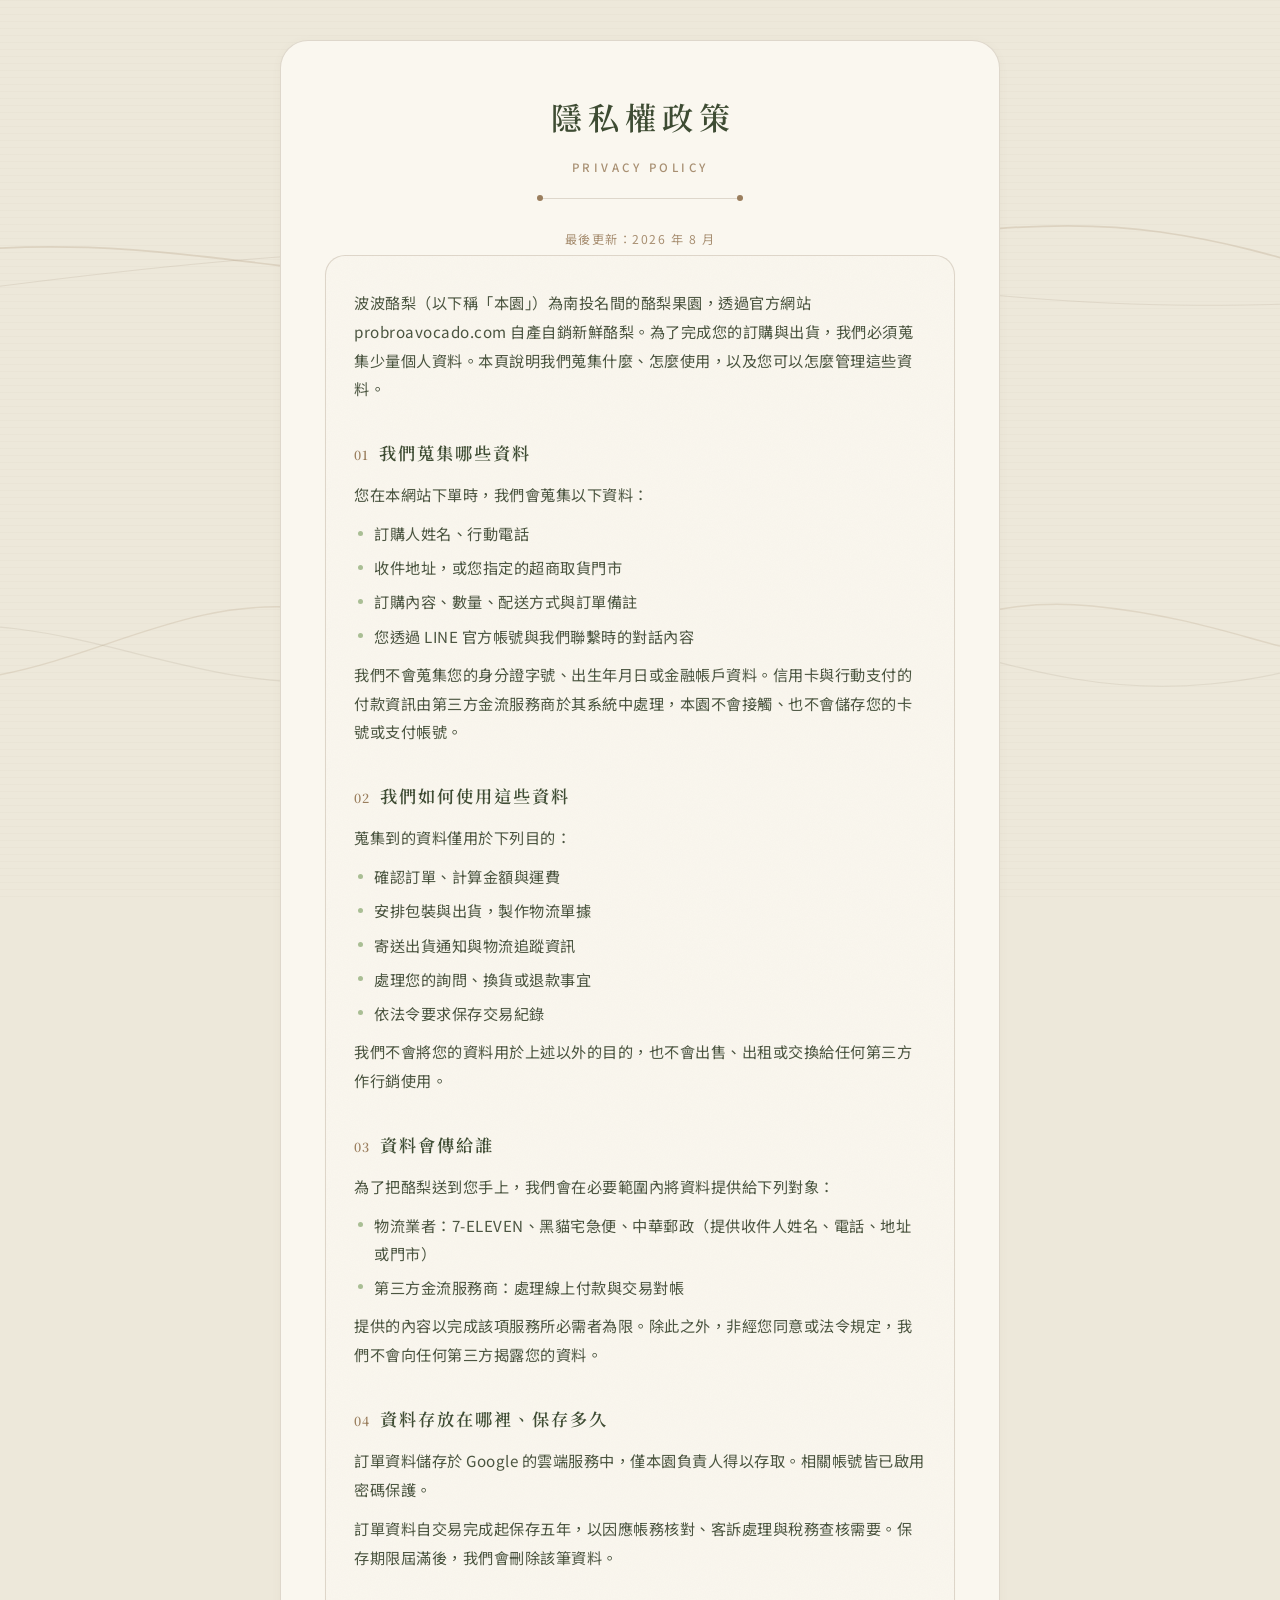
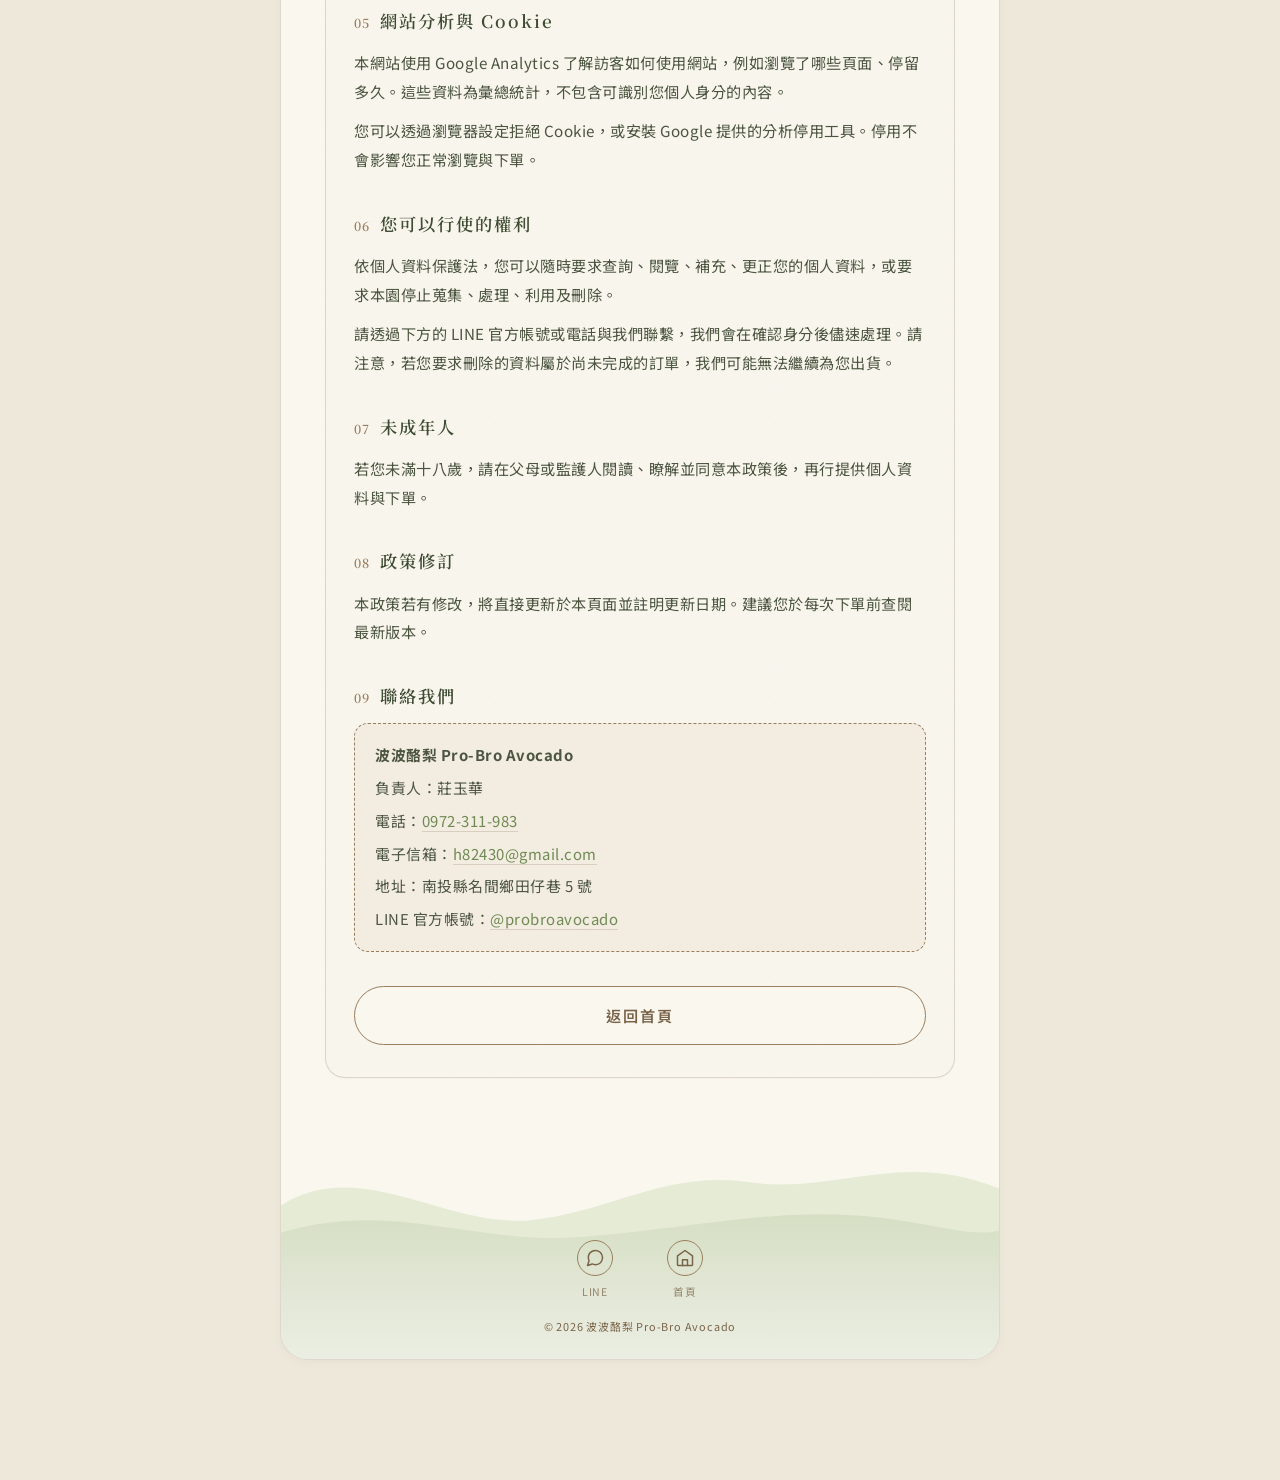
==== privacy.html @ 7f9f2446 "Update privacy.html" ====
<!DOCTYPE html>
<html lang="zh-Hant-TW">
<head>
<meta charset="UTF-8">
<meta name="viewport" content="width=device-width, initial-scale=1.0">
<title>隱私權政策｜波波酪梨 Pro-Bro Avocado</title>
<meta name="description" content="波波酪梨蒐集、處理與利用個人資料的方式說明。">

<link rel="preconnect" href="https://fonts.googleapis.com">
<link rel="preconnect" href="https://fonts.gstatic.com" crossorigin>
<link href="https://fonts.googleapis.com/css2?family=Noto+Sans+TC:wght@400;500;600;700&family=Noto+Serif+TC:wght@500;600&display=swap" rel="stylesheet">

<link rel="stylesheet" href="style.css">

<style>
  /* 政策頁專用：條文編號與段落節奏。
     只在 .policy-page 下生效，不影響訂購流程的任何頁面。 */
  .policy-page .info-block { text-align: left; }

  .policy-page .policy-section { margin-bottom: 34px; }
  .policy-page .policy-section:last-child { margin-bottom: 0; }

  .policy-page .policy-heading {
    font-family: var(--heading-font);
    font-size: 1.08rem;
    font-weight: 600;
    letter-spacing: 2px;
    color: var(--avo-dark);
    margin: 0 0 12px;
    display: flex;
    align-items: baseline;
    gap: 10px;
  }
  .policy-page .policy-num {
    font-size: 0.78rem;
    font-weight: 600;
    letter-spacing: 1px;
    color: var(--avo-accent);
    font-variant-numeric: tabular-nums;
    flex: 0 0 auto;
  }

  .policy-page .policy-section p {
    font-size: 0.95rem;
    line-height: 1.9;
    margin: 0 0 10px;
    white-space: normal;
    color: var(--text-main);
  }
  .policy-page .policy-section p:last-child { margin-bottom: 0; }

  .policy-page .policy-list {
    list-style: none;
    margin: 4px 0 10px;
    padding: 0;
  }
  .policy-page .policy-list li {
    position: relative;
    padding-left: 20px;
    font-size: 0.95rem;
    line-height: 1.85;
    margin-bottom: 6px;
    color: var(--text-main);
  }
  .policy-page .policy-list li::before {
    content: "";
    position: absolute;
    left: 4px;
    top: 0.75em;
    width: 5px;
    height: 5px;
    border-radius: 50%;
    background: var(--sage);
  }

  .policy-page .policy-updated {
    text-align: center;
    font-size: 0.76rem;
    letter-spacing: 1.5px;
    color: var(--avo-accent);
    opacity: 0.85;
    margin: 0 0 4px;
  }

  .policy-page .contact-card {
    background: rgba(237, 228, 211, 0.5);
    border: 1px dashed var(--avo-accent);
    border-radius: var(--r-field);
    padding: 18px 20px;
    margin-top: 6px;
  }
  .policy-page .contact-card p {
    margin: 0 0 6px;
    font-size: 0.93rem;
    line-height: 1.8;
  }
  .policy-page .contact-card p:last-child { margin-bottom: 0; }
  .policy-page .contact-card a {
    color: var(--herb-green);
    text-decoration: none;
    border-bottom: 1px solid var(--rule);
  }
  .policy-page .contact-card a:hover { border-bottom-color: var(--herb-green); }

  .policy-page .back-link-wrap { margin-top: 26px; }
  .policy-page .back-link-wrap .btn-secondary { width: 100%; }

  @media screen and (max-width: 767px) {
    .policy-page .policy-section { margin-bottom: 28px; }
    .policy-page .policy-heading { font-size: 1rem; letter-spacing: 1.5px; }
    .policy-page .policy-section p,
    .policy-page .policy-list li { font-size: 0.9rem; }
  }
</style>
</head>

<body class="policy-page">
<div class="main-wrapper">
  <div class="app-container">

    <h1 class="main-title">隱私權政策</h1>
    <p class="sub-title">PRIVACY POLICY</p>
    <div class="title-divider"></div>
    <p class="policy-updated">最後更新：2026 年 8 月</p>

    <div class="info-block">
      <div class="policy-section">
        <p>波波酪梨（以下稱「本園」）為南投名間的酪梨果園，透過官方網站 probroavocado.com 自產自銷新鮮酪梨。為了完成您的訂購與出貨，我們必須蒐集少量個人資料。本頁說明我們蒐集什麼、怎麼使用，以及您可以怎麼管理這些資料。</p>
      </div>

      <div class="policy-section">
        <h2 class="policy-heading"><span class="policy-num">01</span>我們蒐集哪些資料</h2>
        <p>您在本網站下單時，我們會蒐集以下資料：</p>
        <ul class="policy-list">
          <li>訂購人姓名、行動電話</li>
          <li>收件地址，或您指定的超商取貨門市</li>
          <li>訂購內容、數量、配送方式與訂單備註</li>
          <li>您透過 LINE 官方帳號與我們聯繫時的對話內容</li>
        </ul>
        <p>我們不會蒐集您的身分證字號、出生年月日或金融帳戶資料。信用卡與行動支付的付款資訊由第三方金流服務商於其系統中處理，本園不會接觸、也不會儲存您的卡號或支付帳號。</p>
      </div>

      <div class="policy-section">
        <h2 class="policy-heading"><span class="policy-num">02</span>我們如何使用這些資料</h2>
        <p>蒐集到的資料僅用於下列目的：</p>
        <ul class="policy-list">
          <li>確認訂單、計算金額與運費</li>
          <li>安排包裝與出貨，製作物流單據</li>
          <li>寄送出貨通知與物流追蹤資訊</li>
          <li>處理您的詢問、換貨或退款事宜</li>
          <li>依法令要求保存交易紀錄</li>
        </ul>
        <p>我們不會將您的資料用於上述以外的目的，也不會出售、出租或交換給任何第三方作行銷使用。</p>
      </div>

      <div class="policy-section">
        <h2 class="policy-heading"><span class="policy-num">03</span>資料會傳給誰</h2>
        <p>為了把酪梨送到您手上，我們會在必要範圍內將資料提供給下列對象：</p>
        <ul class="policy-list">
          <li>物流業者：7-ELEVEN、黑貓宅急便、中華郵政（提供收件人姓名、電話、地址或門市）</li>
          <li>第三方金流服務商：處理線上付款與交易對帳</li>
        </ul>
        <p>提供的內容以完成該項服務所必需者為限。除此之外，非經您同意或法令規定，我們不會向任何第三方揭露您的資料。</p>
      </div>

      <div class="policy-section">
        <h2 class="policy-heading"><span class="policy-num">04</span>資料存放在哪裡、保存多久</h2>
        <p>訂單資料儲存於 Google 的雲端服務中，僅本園負責人得以存取。相關帳號皆已啟用密碼保護。</p>
        <p>訂單資料自交易完成起保存五年，以因應帳務核對、客訴處理與稅務查核需要。保存期限屆滿後，我們會刪除該筆資料。</p>
      </div>

      <div class="policy-section">
        <h2 class="policy-heading"><span class="policy-num">05</span>網站分析與 Cookie</h2>
        <p>本網站使用 Google Analytics 了解訪客如何使用網站，例如瀏覽了哪些頁面、停留多久。這些資料為彙總統計，不包含可識別您個人身分的內容。</p>
        <p>您可以透過瀏覽器設定拒絕 Cookie，或安裝 Google 提供的分析停用工具。停用不會影響您正常瀏覽與下單。</p>
      </div>

      <div class="policy-section">
        <h2 class="policy-heading"><span class="policy-num">06</span>您可以行使的權利</h2>
        <p>依個人資料保護法，您可以隨時要求查詢、閱覽、補充、更正您的個人資料，或要求本園停止蒐集、處理、利用及刪除。</p>
        <p>請透過下方的 LINE 官方帳號或電話與我們聯繫，我們會在確認身分後儘速處理。請注意，若您要求刪除的資料屬於尚未完成的訂單，我們可能無法繼續為您出貨。</p>
      </div>

      <div class="policy-section">
        <h2 class="policy-heading"><span class="policy-num">07</span>未成年人</h2>
        <p>若您未滿十八歲，請在父母或監護人閱讀、瞭解並同意本政策後，再行提供個人資料與下單。</p>
      </div>

      <div class="policy-section">
        <h2 class="policy-heading"><span class="policy-num">08</span>政策修訂</h2>
        <p>本政策若有修改，將直接更新於本頁面並註明更新日期。建議您於每次下單前查閱最新版本。</p>
      </div>

      <div class="policy-section">
        <h2 class="policy-heading"><span class="policy-num">09</span>聯絡我們</h2>
        <div class="contact-card">
          <p><strong>波波酪梨 Pro-Bro Avocado</strong></p>
          <p>負責人：莊玉華</p>
          <p>電話：<a href="tel:0972311983">0972-311-983</a></p>
          <p>電子信箱：<a href="mailto:h82430@gmail.com">h82430@gmail.com</a></p>
          <p>地址：南投縣名間鄉田仔巷 5 號</p>
          <p>LINE 官方帳號：<a href="https://lin.ee/PBsoOcU" target="_blank" rel="noopener">@probroavocado</a></p>
        </div>
      </div>

      <div class="back-link-wrap">
        <a href="/" class="btn-secondary">返回首頁</a>
      </div>
    </div>

    <footer class="site-footer">
      <div class="social-links">
        <a class="social-item" href="https://lin.ee/PBsoOcU" target="_blank" rel="noopener">
          <span class="social-icon" aria-hidden="true">
            <svg viewBox="0 0 24 24" fill="none" stroke="currentColor" stroke-width="1.8" stroke-linecap="round" stroke-linejoin="round">
              <path d="M21 11.5a8.38 8.38 0 0 1-.9 3.8 8.5 8.5 0 0 1-7.6 4.7 8.38 8.38 0 0 1-3.8-.9L3 21l1.9-5.7a8.38 8.38 0 0 1-.9-3.8 8.5 8.5 0 0 1 4.7-7.6 8.38 8.38 0 0 1 3.8-.9h.5a8.48 8.48 0 0 1 8 8v.5z"/>
            </svg>
          </span>
          <span class="social-label">LINE</span>
        </a>
        <a class="social-item" href="index.html">
          <span class="social-icon" aria-hidden="true">
            <svg viewBox="0 0 24 24" fill="none" stroke="currentColor" stroke-width="1.8" stroke-linecap="round" stroke-linejoin="round">
              <path d="M3 9.5 12 3l9 6.5V20a1 1 0 0 1-1 1H4a1 1 0 0 1-1-1V9.5z"/>
              <path d="M9 21v-7h6v7"/>
            </svg>
          </span>
          <span class="social-label">首頁</span>
        </a>
      </div>
      <div>© 2026 波波酪梨 Pro-Bro Avocado</div>
    </footer>

  </div>
</div>
</body>
</html>
---- style.css ----
/* =========================================================
   🥑 波波酪梨 Pro-Bro Avocado
   style.css ｜ v8・PAYUNi 金流改版

   【v8 相對 v7 的改動】

   ➕ 新增：金流相關樣式（檔案最後一區）
      ・.pay-steps      三階狀態列（訂單已建立 → 待付款 → 準備出貨）
      ・.pay-field      虛擬帳號 / 繳費代碼顯示區
      ・.pay-bank       匯款資訊單卡（逃生開關切到 bank 時）
      ・.pending-banner 回訪時的「尚未完成付款」提示

   ➖ 移除：成功頁改版後不再使用的規則
      ・.payment-switch-container / .switch-active-bg / .switch-option
        → 銀行轉帳 ⇄ LINE Pay 的膠囊切換器已整組拿掉
      ・.payment-content / @keyframes fadeIn
      ・.payment-detail-card / .payment-card-title / .payment-fields
      ・.qr-frame / #lp-qrcode / #lp-announcement / .caption-note
        → LINE Pay QR code 區塊已移除
      ・.order-total（未被任何頁面使用，.order-total-inside 才是實際在用的）

   ⚠️ .btn-copy 保留 —— 新的付款頁與匯款卡都在用它

   ─────────────────────────────────────────────────────
   【v7 設計依據】LINE 圖文選單、配送時間海報、社群貼文
   ─ 米白紙底 + 鼠尾草綠山丘 + 暖褐棕印章色
   ─ 標題用宋體（思源宋體），內文維持黑體確保訂購好讀
   ─ 卡片：細框線 + 顆粒紙紋，去掉大面積柔光陰影
   ─ 按鈕：膠囊型（沿用 LINE 選單的膠囊標籤）
   ─ 圖片：米色卡紙裱框（沿用「Avo Season 2026」貼文）
   ========================================================= */

:root {
  /* 🎨 主色票 ─────────────────────────────── */
  --creamy:      #FAF7EF;   /* 卡片紙色（最亮） */
  --avo-green:   #EDE8DA;   /* 頁面底色・霧米（比卡片深一階） */
  --avo-dark:    #3E4C33;   /* 深墨綠・標題與主要文字 */
  --text-main:   #4B5540;   /* 內文墨色 */
  --herb-green:  #6F8A54;   /* 主行動綠・按鈕 */
  --avo-accent:  #9A7E5D;   /* 暖褐棕・金額與強調（取自 LOGO 緞帶） */

  /* 🎨 延伸色票 ───────────────────────────── */
  --sage:        #A9BE94;   /* 山丘綠（深） */
  --sage-pale:   #D6DFC4;   /* 山丘綠（淺） */
  --sage-mist:   #E4EAD7;   /* 極淺綠底 */
  --clay-deep:   #7A6449;   /* 印章棕・深 */
  --clay-pale:   #EDE4D3;   /* 卡紙米・圖片裱框 */
  --rule:        rgba(122, 100, 73, 0.22);  /* 細框線 */
  --rule-soft:   rgba(122, 100, 73, 0.14);  /* 更淡的分隔線 */

  /* 📐 圓角尺度 ───────────────────────────── */
  --r-card:  20px;   /* 卡片 */
  --r-field: 14px;   /* 輸入框 */
  --r-img:   16px;   /* 圖片外框 */
  --r-pill:  999px;  /* 按鈕・膠囊 */

  --transition-smooth: all 0.35s cubic-bezier(0.4, 0, 0.2, 1);

  /* 🖋️ 標題專用：思源宋體，對應配送海報的標題字 */
  --heading-font: "Noto Serif TC", "Source Han Serif TC", "Songti TC",
                  "PMingLiU", "MingLiU", serif;
}

/* ✅ 全站盒模型修正 */
*, *::before, *::after { box-sizing: border-box; }

.page-content {
  display: flex;
  flex-direction: column;
  align-items: stretch;
  justify-content: center;
  padding: 20px;
}

/* 🧱 全站字級基準 */
html { font-size: 16px; }

body {
  font-family: "Noto Sans TC", "PingFang TC", "Microsoft JhengHei", sans-serif;
  font-size: 0.9375rem;
  line-height: 1.8;
  letter-spacing: 0.5px;
  color: var(--text-main);
}

html, body {
  background-color: var(--avo-green) !important;
  margin: 0; padding: 0;
  /* 🌾 極淡的紙纖維橫紋，取代原本的 🥑 emoji 滿版底圖 */
  background-image: repeating-linear-gradient(
    to bottom,
    rgba(122, 100, 73, 0.028) 0px,
    rgba(122, 100, 73, 0.028) 1px,
    transparent 1px,
    transparent 7px
  );
  background-attachment: fixed;
  color: var(--text-main);
}

/* 🏞️ 背景等高線
   兩組丘陵線橫貫整個視窗，每組一深一淡（暖褐 + 深褐）。

   ⚠️ 四條線刻意做成節奏不一致，不要改回對稱：
      ・同一組內的兩條是「反相」而非垂直平移 —— 平移的話永遠不會相交
      ・上組 = 遠山：波長長、振幅小（約 58px）、只交會 2 次，整體略往下飄
      ・下組 = 近坡：波長短、振幅大（約 97px）、交會 4 次，起伏明顯陡
      ・線寬也各不相同（1.7 / 1.0 / 1.4 / 1.2），避免看起來像同一支筆畫的

   固定在視窗上不隨捲動移動，所以捲頁時卡片像是在地景上滑過。
   版卡片是滿版的，線條只會從卡片之間的縫隙透出來。 */
body::before {
  content: "";
  position: fixed;
  inset: 0;
  z-index: 0;
  pointer-events: none;
  background-image: url("data:image/svg+xml,%3Csvg xmlns='http://www.w3.org/2000/svg' viewBox='0 0 1440 900' preserveAspectRatio='xMidYMid slice'%3E%3Cg fill='none' stroke-linecap='round'%3E%3Cpath d='M-40,262 C220,214 400,296 640,282 C880,268 1060,206 1240,232 C1340,246 1400,272 1480,292' stroke='%239A7E5D' stroke-opacity='0.20' stroke-width='1.7'/%3E%3Cpath d='M-40,302 C300,256 520,234 780,262 C1020,288 1180,320 1480,298' stroke='%237A6449' stroke-opacity='0.12' stroke-width='1'/%3E%3Cpath d='M-40,676 C120,706 232,594 382,608 C540,622 618,714 780,700 C942,686 1010,590 1172,606 C1332,622 1392,678 1480,648' stroke='%239A7E5D' stroke-opacity='0.17' stroke-width='1.4'/%3E%3Cpath d='M-40,632 C140,600 250,690 420,682 C600,674 660,592 840,610 C1020,628 1120,700 1290,684 C1400,674 1444,642 1480,626' stroke='%237A6449' stroke-opacity='0.11' stroke-width='1.2'/%3E%3C/g%3E%3C/svg%3E");
  background-size: cover;
  background-position: center;
}

/* 內容永遠疊在等高線之上 */
.main-wrapper { position: relative; z-index: 1; }

/* --- 🧱 全站通用卡片外觀（唯一正版） --- */
.info-block {
  background-color: var(--creamy);
  /* 🎨 顆粒紙紋：對應你素材上的噪點質感，色調改為暖褐 */
  background-image: url("data:image/svg+xml,%3Csvg xmlns='http://www.w3.org/2000/svg' width='140' height='140'%3E%3Cfilter id='n'%3E%3CfeTurbulence type='fractalNoise' baseFrequency='0.9' numOctaves='3' stitchTiles='stitch' result='noise'/%3E%3CfeColorMatrix in='noise' type='matrix' values='0 0 0 0 0.48  0 0 0 0 0.39  0 0 0 0 0.29  0 0 0 0.045 0'/%3E%3C/filter%3E%3Crect width='100%25' height='100%25' filter='url(%23n)'/%3E%3C/svg%3E");
  padding: 32px 28px;
  border-radius: var(--r-card);
  border: 1px solid var(--rule);
  box-shadow: 0 1px 2px rgba(122, 100, 73, 0.04);
  margin-bottom: 26px;
  margin-left: auto;
  margin-right: auto;
  position: relative;
  box-sizing: border-box;
  transition: var(--transition-smooth);
  width: 100%;
  max-width: 700px;
  color: var(--avo-dark);
}

/* 📄 卡片內文 */
.info-block p {
  font-size: 1rem;
  white-space: pre-line;
}

/* 🏷️ 卡片內小標題 */
.info-block h3 {
  font-family: var(--heading-font);
  font-size: 1.15rem;
  font-weight: 600;
  letter-spacing: 2px;
  margin-bottom: 14px;
  color: var(--avo-dark);
}

/* ---【頁面標題】--- */
.main-title {
  font-family: var(--heading-font);
  font-size: 1.95rem;
  font-weight: 600;
  text-align: center;
  color: var(--avo-dark);
  margin-top: 0;              /* ⬅️ 統一由此控制，index 不再寫 inline */
  margin-bottom: 12px;
  letter-spacing: 6px;
  text-indent: 6px;           /* 補回字距造成的視覺偏移 */
  text-shadow: none;
}

/* ---【頁面副標題】--- */
.sub-title {
  text-align: center;
  color: var(--avo-accent);
  margin-bottom: 0;
  font-size: 0.72rem;
  letter-spacing: 3.5px;
  font-weight: 500;
  text-transform: uppercase;
  opacity: 0.85;
}

/* ---【第1頁公告・中文 slogan】--- */
.origin-slogan {
  text-align: center;
  color: var(--clay-deep);
  margin: 10px auto 0 auto !important;
  font-size: 0.85rem;
  letter-spacing: 2.5px;
  font-weight: 500;
  opacity: 0.8;
}

/* ---【頁面分隔線】---
   取自配送海報的「●──── 配送日一覽 ────●」，兩端點綴圓點 */
.title-divider {
  width: 200px;
  height: 1px;
  background: var(--rule);
  margin: 20px auto 30px auto;
  border-radius: 0;
  opacity: 1;
  position: relative;
}
.title-divider::before,
.title-divider::after {
  content: "";
  position: absolute;
  top: 50%;
  width: 6px; height: 6px;
  border-radius: 50%;
  background: var(--avo-accent);
  transform: translateY(-50%);
}
.title-divider::before { left: -3px; }
.title-divider::after  { right: -3px; }

/* 📢 公告區－標題樣式 */
.section-title {
  font-family: var(--heading-font);
  text-align: center;
  font-size: 1.25rem;
  font-weight: 600;
  letter-spacing: 3px;
  text-indent: 3px;
  color: var(--avo-dark);
  margin-top: 0;
  margin-bottom: 14px;
}

/* 📄 公告區－內文 */
.text-story {
  text-align: center !important;
  margin-left: auto !important;
  margin-right: auto !important;
  margin-top: 0;
  margin-bottom: 0;
  max-width: 800px;
  line-height: 1.9;
  padding-left: 15px;
  padding-right: 15px;
}

/* 公告卡：讓分隔線到文字的距離 = 文字到卡片底緣的距離
   數字要跟 .info-block 的 padding-bottom 一致（桌機 32px / 手機 24px） */
#step1-announcement .product-divider { margin-bottom: 32px; }

@media screen and (max-width: 767px) {
  #step1-announcement .product-divider { margin-bottom: 24px; }
}

/* 🏷️ 表單欄位標題（取代 index 裡寫死的 margin-top inline） */
.form-label {
  font-weight: 700;
  font-size: 0.98rem;
  color: var(--avo-dark);
  letter-spacing: 1px;
  margin: 26px 0 10px;
  white-space: normal !important;
}
.form-label:first-child,
.info-block > .form-label:first-of-type { margin-top: 0; }

/* 📐 訂購頁｜統一垂直節奏
   規則只有三個數字：
     區塊標題上方   28px（手機 24px）
     標題 → 提示小字  8px
     提示 → 控制項   12px
   ⚠️ 用 #step4-order-form 包住，不影響其他頁面的 .form-label */
#step4-order-form .form-label {
  margin: 28px 0 8px;
}

/* 卡片裡的第一個標題不用再往上推 —— 但只限「卡片的直接子元素」。
   7-11 門市 / 收件地址那兩個區塊裡的標題不算，它們前面有欄位，該留距離。 */
#step4-order-form .info-block > .form-label:first-child {
  margin-top: 0;
}

#step4-order-form .hint-warm-text {
  margin: 0 0 12px;
}

/* 商品清單的第一個分類標籤：上方交給 #spec-note 的 12px，這裡歸零，
   否則兩個邊距會合併成 22px，比其他間距都大 */
#product-list-container .product-group-label:first-child {
  margin-top: 0;
}

@media screen and (max-width: 767px) {
  #step4-order-form .form-label { margin: 24px 0 8px; }
  #step4-order-form .info-block > .form-label:first-child { margin-top: 0; }
}

/* ⏳ 載入中提示 */
.loading-note {
  text-align: center;
  color: var(--avo-accent);
  font-size: 0.9rem;
  letter-spacing: 1px;
}

/* --- [按鈕・膠囊型] ---
   沿用 LINE 圖文選單下方那三顆膠囊標籤的語彙 */
.btn-primary, .btn-secondary, #submit-btn {
  padding: 15px 10px !important;
  border-radius: var(--r-pill) !important;
  font-weight: 600;
  font-size: 0.95rem !important;
  letter-spacing: 2px;
  cursor: pointer !important;
  transition: var(--transition-smooth);
  border: 1px solid transparent;
  box-shadow: none;
  display: flex; align-items: center; justify-content: center;
  text-decoration: none;
}

.btn-primary, #submit-btn {
  background-color: var(--herb-green) !important;
  color: #FAF7EF !important;
  border-color: var(--herb-green) !important;
}
.btn-secondary {
  background-color: var(--creamy) !important;
  color: var(--clay-deep) !important;
  border: 1px solid var(--avo-accent) !important;
}

/* 🖱️ 懸停：改為顏色加深，取消上浮（紙感不該飄） */
.btn-primary:hover, #submit-btn:hover {
  background-color: #5F7A46 !important;
  border-color: #5F7A46 !important;
}
.btn-secondary:hover {
  background-color: var(--clay-pale) !important;
}

/* ⌨️ 鍵盤可及性 */
.btn-primary:focus-visible,
.btn-secondary:focus-visible,
#submit-btn:focus-visible,
.social-item:focus-visible,
.btn-qty:focus-visible {
  outline: 2px solid var(--clay-deep);
  outline-offset: 3px;
}

.button-group {
  display: flex !important; flex-direction: row !important;
  justify-content: space-between !important; gap: 12px !important;
  margin-top: 30px !important; width: 100% !important;
}
.button-group .btn-secondary, .button-group .btn-primary { flex: 1; }
.button-group .btn-wide { flex: 2; }

/* 📋 一鍵複製的小膠囊按鈕。
   ⚠️ v8 起有三處在用：虛擬帳號、繳費代碼、匯款帳號。不要刪。 */
.btn-copy {
  margin-left: 10px;
  padding: 3px 12px;
  font-size: 0.78rem;
  font-family: inherit;
  letter-spacing: 1px;
  color: var(--clay-deep);
  background: var(--creamy);
  border: 1px solid var(--avo-accent);
  border-radius: var(--r-pill);
  cursor: pointer;
  vertical-align: middle;
  white-space: nowrap;
  transition: var(--transition-smooth);
}
.btn-copy:hover { background: var(--clay-pale); }
.btn-copy:active { transform: scale(0.94); }
.btn-copy:focus-visible { outline: 2px solid var(--clay-deep); outline-offset: 2px; }

/* 複製成功後短暫變綠，兩秒後自己還原 */
.btn-copy.is-done {
  background: var(--herb-green);
  border-color: var(--herb-green);
  color: var(--creamy);
}

/* 柔性分隔線 */
.soft-divider {
  border: none;
  border-top: 1px dashed var(--rule);
  margin: 18px 0;
}

/* 🥑 第二頁｜品種名稱標題 */
.variety-title {
  font-family: var(--heading-font);
  text-align: center;
  margin: 0;
  font-weight: 600;
  font-size: 1.15rem;
  color: var(--avo-dark);
  letter-spacing: 2.5px;
  text-indent: 2.5px;
}

/* 🥑 品種頁－內文 */
#varieties-container .info-block p {
  font-size: 1rem;
  line-height: 1.85;
  letter-spacing: 0.6px;
  color: var(--text-main);
}

/* 🥑 品種頁｜圖片米色卡紙裱框
   取自「Avo Season 2026」貼文的米色厚邊框 */
.variety-images {
  width: 100%;
  max-width: 560px;
  margin: 0 auto 22px;
  padding: 12px;
  background: var(--clay-pale);
  border: 1px solid var(--rule);
  border-radius: var(--r-img);
  box-shadow: none;
  box-sizing: border-box;
}

.avocado-img {
  width: 100%;
  height: 260px;
  object-fit: cover;
  border-radius: 10px;
  display: block;
  cursor: zoom-in;
  transition: transform 0.35s ease;
}

.variety-images:hover .avocado-img { transform: scale(1.015); }

/* ------------------------------ */
/* ----------【訂購頁面】---------- */
/* ------------------------------ */

/* 🥑 圖片限制容器（上下置中、不裁切） */
.variety-img-container {
  width: 100%;
  max-width: 100%;
  max-height: 270px;
  overflow: hidden;
  border-radius: var(--r-img);
  background: var(--clay-pale);
  padding: 10px;
  border: 1px solid var(--rule-soft);
  display: flex;
  align-items: center;
  justify-content: center;
}

.variety-img-container img {
  max-width: 100%;
  max-height: 100%;
  object-fit: contain;
  display: block;
  border-radius: 8px;
}

/* 訂購頁中段圖卡（原本 index 寫死 height:220px，改由此控制） */
#order-middle-card .variety-img-container { margin-bottom: 0; }
#order-middle-card .variety-img {
  height: 220px;
  object-fit: contain;
  background-color: var(--creamy);
  cursor: zoom-in;
  width: 100%;
}
.order-img-stack {
  display: flex;
  flex-direction: column;
  gap: 15px;
  margin-bottom: 15px;
}

/* --- [下拉選單與輸入框] --- */
select, input, textarea {
  width: 100%; box-sizing: border-box;
  border: 1px solid var(--rule) !important;
  border-radius: var(--r-field) !important;
  padding: 14px 16px !important;
  font-size: 0.95rem !important;
  font-family: inherit;
  color: var(--avo-dark) !important;
  background-color: #FFFDF8 !important;
  transition: var(--transition-smooth);
}
select {
  appearance: none; -webkit-appearance: none;
  background-image: url("data:image/svg+xml,%3Csvg xmlns='http://www.w3.org/2000/svg' width='12' height='12' viewBox='0 0 24 24' fill='none' stroke='%239A7E5D' stroke-width='2.5' stroke-linecap='round' stroke-linejoin='round'%3E%3Cpolyline points='6 9 12 15 18 9'%3E%3C/polyline%3E%3C/svg%3E") !important;
  background-repeat: no-repeat !important;
  background-position: right 22px center !important;
  padding-right: 45px !important;
}

#order-note {
  min-height: 100px;
  width: 100%;
  resize: vertical;
}

/* 🥑 輸入框聚焦 */
select:focus, input:focus, textarea:focus {
  outline: none !important;
  border-color: var(--herb-green) !important;
  box-shadow: 0 0 0 3px rgba(111, 138, 84, 0.14);
  background-color: #FFFEFA !important;
}

/* 🥑 填寫完成感 */
.input-completed {
  border-color: var(--sage) !important;
  background-color: #FCFBF4 !important;
  box-shadow: 0 0 0 2px rgba(169, 190, 148, 0.18);
  transition: all 0.4s ease;
}

.readonly-input {
  background: var(--clay-pale);
  color: var(--clay-deep);
  cursor: not-allowed;
}

/* 🥑 地址 UI */
.address-grid {
  display: flex;
  gap: 8px;
  margin-bottom: 12px;
  width: 100%;
}
.address-grid .grid-item { flex: 2; min-width: 0; }
.address-grid .zip-box { flex: 1; }

#zipcode {
  text-align: center;
  padding-left: 5px !important;
  padding-right: 5px !important;
  background-color: var(--clay-pale) !important;
  border-style: dashed !important;
}

/* 🚨 地址欄位錯誤提示（磚紅，不用刺眼正紅） */
.address-error {
  border: 1.5px solid #A85B47 !important;
  background-color: #FDF4F1 !important;
}
.address-error-hint {
  color: #A85B47;
  font-size: 0.85rem;
  margin-top: 4px;
  margin-bottom: 10px;
  letter-spacing: 0.5px;
}

/* --- [品種等級小字備註]（虛線框，取自海報「注意事項」區塊） --- */
.variety-grading-note {
  margin-top: 12px !important;
  padding: 14px 16px !important;
  font-size: 0.85rem !important;
  line-height: 1.7;
  color: var(--clay-deep) !important;
  background-color: rgba(237, 228, 211, 0.5) !important;
  border-radius: var(--r-field) !important;
  border: 1px dashed var(--avo-accent) !important;
  opacity: 1;
}
.variety-grading-note div { margin-bottom: 4px; }

/* 🥑 小標題分隔線 */
.product-divider {
  width: 90%;
  max-width: 500px;
  height: 0;
  border-top: 1px dashed var(--rule);
  margin: 18px auto;
  opacity: 1;
}

/* 價格表暖色備註 */
.price-note-warm {
  text-align: center;
  margin: 0 auto 18px;
  font-size: 0.88rem;
  line-height: 1.7;
  color: var(--avo-accent);
  letter-spacing: 1px;
}

/* 🌱 淡暖色提示文字（配送方式備註、規格選擇備註）
   white-space: pre-line → 試算表裡按 Alt+Enter 換行，網頁上就會換行 */
.hint-warm-text {
  font-size: 0.85rem;
  line-height: 1.7;
  letter-spacing: 0.5px;
  color: var(--avo-accent);
  white-space: pre-line;
}

/* 規格選擇下方的備註：跟商品清單之間留一點呼吸 */
#spec-note { margin-bottom: 12px; }

/* --- [彈跳視窗] --- */
#custom-alert-overlay {
  display: none; position: fixed; top: 0; left: 0; width: 100%; height: 100%;
  background: rgba(62, 76, 51, 0.42) !important;
  z-index: 10000;
  align-items: center; justify-content: center;
  backdrop-filter: blur(4px);
}
#custom-alert-overlay .info-block,
.alert-dialog {
  width: 86% !important;
  max-width: 340px !important;
  margin-bottom: 0 !important;
  text-align: center;
  padding: 30px 26px !important;
  border: 1px solid var(--avo-accent) !important;
  border-radius: var(--r-card) !important;
}
.alert-message {
  margin-bottom: 24px !important;
  font-weight: 600;
  color: var(--avo-dark);
  line-height: 1.7;
  white-space: pre-line;
}
.alert-dialog .btn-primary { width: 100%; }

/* --- [燈箱] --- */
.lightbox-overlay {
  position: fixed; z-index: 9998; top: 0; left: 0;
  width: 100%; height: 100%;
  background: rgba(45, 40, 30, 0.92);
  cursor: zoom-out;
  justify-content: center; align-items: center;
}
.lightbox-inner { text-align: center; width: 100%; }
.lightbox-img {
  max-width: 90%; max-height: 80vh;
  border-radius: 10px;
  border: 8px solid var(--clay-pale);
  box-shadow: 0 10px 40px rgba(0, 0, 0, 0.4);
}
.lightbox-hint {
  margin-top: 20px;
  color: var(--clay-pale);
  font-size: 0.85rem;
  letter-spacing: 2px;
}

/* --- [📱 手機版 RWD] --- */

@media screen and (max-width: 380px) {
  .address-grid { gap: 4px; }
  .address-grid select, .address-grid input {
    font-size: 0.85rem !important;
    padding: 14px 8px !important;
  }
}

@media screen and (max-width: 767px) {
  .main-wrapper { width: 100% !important; margin: 0 auto !important; }

  .info-block {
    padding: 24px 20px !important;
    border-radius: 18px !important;
  }

  .origin-slogan {
    font-size: 0.8rem !important;
    letter-spacing: 2px !important;
    margin: 8px auto 0 auto !important;
  }

  .main-title {
    font-size: 1.5rem !important;
    letter-spacing: 4px !important;
    text-indent: 4px !important;
  }
  .sub-title {
    font-size: 0.65rem !important;
    letter-spacing: 2.5px !important;
  }
  .title-divider {
    width: 150px;
    margin: 16px auto 24px auto;
  }

  .variety-images { padding: 9px; border-radius: 14px; }
  .avocado-img { height: 200px; border-radius: 8px; }

  .info-block p {
    font-size: 0.95rem !important;
    line-height: 1.8 !important;
  }

  .product-divider { width: 85%; margin: 14px auto !important; }
  .price-info.info-block { padding: 16px 16px !important; }
  .price-info p { margin: 4px 0 !important; font-size: 0.9rem !important; }

  .form-label { font-size: 0.94rem; margin: 22px 0 9px; }
}

/* 🚚🏝️【價目表｜配送方式卡片分組】 */
.shipping-method-block {
  background: rgba(228, 234, 215, 0.45);
  border: 1px solid var(--rule-soft);
  border-radius: var(--r-field);
  padding: 14px 16px 6px;
  margin-bottom: 14px;
}
.shipping-method-block .shipping-title { margin-top: 0; }
.shipping-method-block .shipping-row:last-child { margin-bottom: 8px; }

@media screen and (min-width: 768px) {
  .shipping-method-block {
    padding: 18px 22px 10px;
    margin-bottom: 18px;
    box-shadow: none;
  }
}

/* --- [💻 桌機版] --- */
@media screen and (min-width: 768px) {
  body:not(.is-mobile) .app-container {
    background-color: var(--creamy) !important;
    border: 1px solid var(--rule);
    max-width: 720px;
    margin: 40px auto;
    padding: 48px 44px !important;
    border-radius: 28px;
    box-shadow: 0 2px 10px rgba(122, 100, 73, 0.05) !important;
  }
  .main-wrapper {
    max-width: 720px;
    margin: 40px auto;
    padding-bottom: 40px;
  }
  .banner-container {
    margin-bottom: 28px;
    border-radius: var(--r-img);
  }
  #custom-alert-overlay .info-block,
  .alert-dialog {
    max-width: 420px !important;
    padding: 42px 38px !important;
  }

  /* 🏞️ 山丘拉齊卡片寬度、並貼齊卡片底緣
     footer 在 app-container 裡面，桌機版卡片 padding 是 48px 44px，
     山丘原本會被四周縮進去。用負邊距把它推回卡片的真實邊緣。
     ⚠️ 這三個負值必須跟 .app-container 的 padding 對應：
        左右 -44px、下 -48px。之後調卡片內距記得一起改。
     圓角 27px = 卡片的 28px 減掉 1px 邊框，避免綠色溢出圓角外。 */
  .site-footer {
    margin-left: -44px;
    margin-right: -44px;
    margin-bottom: -48px;
    border-radius: 0 0 27px 27px;
  }
}

/* 🖼️ 頂部橫幅（原本 inline 寫死 25px 圓角＋重陰影，改由此控制） */
.banner-container {
  width: 100%;
  margin-bottom: 22px;
  overflow: hidden;
  border-radius: var(--r-img);
  border: 1px solid var(--rule-soft);
  box-shadow: none;
}
#banner-img {
  width: 100%;
  aspect-ratio: 3 / 1;
  object-fit: cover;
  display: block;
}

/* 🥑【價格表｜單列】 */
.price-row {
  display: grid;
  grid-template-columns: 1fr 90px 90px;
  align-items: center;
  padding: 8px 0;
  border-bottom: 1px dashed var(--rule-soft);
}

.price-col { white-space: nowrap; }

.price-col.weight {
  padding-left: 15px;
  text-align: left;
  font-size: 0.9rem;
  color: var(--avo-dark);
}

.price-col.amount {
  justify-self: end;
  text-align: left;
  width: 80px;
  margin-right: -10px;
  font-weight: 700;
  font-size: 0.95rem;
  min-width: 70px;
  color: var(--avo-accent);
  font-variant-numeric: tabular-nums;
}

.price-col.stock {
  justify-self: end;
  text-align: right;
  margin-right: 15px;
  font-size: 0.82rem;
  opacity: 1;
  color: var(--avo-accent);
  font-style: normal;
  letter-spacing: 0.5px;
}

.price-title {
  font-family: var(--heading-font);
  font-size: 1.2rem;
  font-weight: 600;
  letter-spacing: 2px;
  text-align: center;
  color: var(--avo-dark);
}

.price-subtitle {
  text-align: center;
  font-size: 0.92rem;
  font-weight: 600;
  letter-spacing: 1.5px;
  margin-top: 18px;
  color: var(--avo-dark);
}

.price-row:last-child { border-bottom: none; }

.price-row:hover {
  background: rgba(228, 234, 215, 0.4);
  border-radius: 8px;
}

/* ✦【價格表｜等級分隔符】 */
.price-divider {
  text-align: center;
  color: var(--avo-accent);
  letter-spacing: 8px;
  font-size: 0.7rem;
  opacity: 0.6;
  margin: 0 0 14px;
}

/* 🚚 配送方式內容容器 */
.shipping-content {
  width: 100%;
  max-width: 520px;
  margin: 0 auto;
}

.shipping-content p {
  font-size: 0.9rem;
  line-height: 1.6;
  letter-spacing: 0.6px;
  color: var(--avo-dark);
}

.shipping-title {
  letter-spacing: 1.5px;
  margin: 24px 0 10px;
  font-weight: 700;
  font-size: 0.95rem;
  line-height: 1.4;
  color: var(--avo-dark);
}
.shipping-title:first-of-type { margin-top: 2px; }

.shipping-row {
  display: flex;
  align-items: baseline;
  flex-wrap: wrap;
  gap: 6px 20px;
  line-height: 1.7;
  letter-spacing: 1.2px;
  margin: 0 0 10px;
  font-size: 0.98rem;
  color: var(--avo-dark);
}

.shipping-weight { flex: 0 0 auto; min-width: 58px; }

.shipping-price {
  flex: 0 0 auto;
  min-width: 48px;
  text-align: right;
  font-weight: 700;
  color: var(--avo-accent);
  font-variant-numeric: tabular-nums;
  margin-right: auto;
}

.shipping-island {
  flex: 0 0 auto;
  display: flex;
  align-items: baseline;
  gap: 8px;
  font-size: 0.88rem;
  opacity: 0.8;
  white-space: nowrap;
}
.shipping-island-price { min-width: 42px; text-align: right; }

/* 🧯 價格表不吃 info-block 的段落樣式 */
#price-menu-container p {
  margin: 0 !important;
  white-space: normal !important;
  line-height: normal !important;
}

#price-menu-container {
  width: 100%;
  margin: 0 auto;
  padding: 0;
  box-sizing: border-box;
}

.price-info { text-align: left !important; }

/* ✅ 價格表頁標題節奏 */
#step3-price-list .title-divider { margin: 16px auto 24px; }

/* 小計 / 運費 */
.summary-row {
  display: flex;
  justify-content: space-between;
  margin-bottom: 12px;
  color: var(--avo-dark);
  font-size: 0.95rem;
}
.summary-row .label { opacity: 0.9; }
.summary-row .value { font-weight: 600; }

/* 🛒 購物車條列式品項 */
.product-group-label {
  background: var(--sage-mist);
  color: var(--avo-dark);
  border: 1px solid var(--rule-soft);
  padding: 8px 16px;
  border-radius: var(--r-pill);
  font-weight: 700;
  letter-spacing: 1.5px;
  margin: 22px 0 10px 0;
  font-size: 0.92rem;
  display: inline-block;
}

.btn-qty:hover:not(:disabled) {
  background-color: var(--herb-green);
  color: var(--creamy);
  border-color: var(--herb-green);
}
.btn-qty:disabled { opacity: 0.3; cursor: not-allowed; }
.btn-qty:active { transform: scale(0.9); }

/* ===== 訂購頁面專用 ===== */
.qty-num {
  display: inline-block;
  width: 20px;
  text-align: center;
  font-variant-numeric: tabular-nums;
  color: var(--avo-dark);
  font-weight: 600;
}

.price-col.action { width: 100px; }
.price-col.action .qty-control {
  display: flex;
  gap: 5px;
  justify-content: flex-start;
  margin-left: -8px;
  width: 115px;
}

#product-list-container .price-row {
  display: grid;
  grid-template-columns: 1fr 90px 90px;
  align-items: center;
  padding: 8px 0;
  border-bottom: 1px dashed var(--rule-soft);
}

#product-list-container .price-col.stock {
  justify-self: start;
  text-align: right;
  margin-left: 20px;
  font-size: 0.82rem;
  color: var(--avo-accent);
  font-style: normal;
}

#product-list-container .price-col.action { width: 100px; }

#product-list-container .price-col.action .qty-control {
  display: flex;
  gap: 6px;
  justify-content: flex-start;
  margin-left: -10px;
  width: auto;
}

#product-list-container .btn-qty {
  width: 25px;
  height: 25px;
  border-radius: 50%;
  border: 1px solid var(--avo-accent);
  background: var(--creamy);
  color: var(--clay-deep);
  font-size: 1.1rem;
  cursor: pointer;
  display: inline-flex;
  align-items: center;
  justify-content: center;
  padding: 0;
  transition: all 0.2s ease;
}

/* 📦 運費後面的箱數 */
.box-count {
  font-size: 0.82rem;
  font-weight: 500;
  opacity: 0.8;
  margin-left: 2px;
}

/* ☐ 分開寄出選項 */
#cart-merge-option { margin-top: 10px; padding-left: 6px; }

.cart-split-label {
  display: flex;
  align-items: flex-start;
  gap: 8px;
  font-size: 0.82rem;
  line-height: 1.6;
  color: var(--clay-deep);
  cursor: pointer;
  padding: 8px 10px;
  background: rgba(237, 228, 211, 0.5);
  border: 1px dashed var(--avo-accent);
  border-radius: 10px;
}
.cart-split-label input {
  width: auto !important;
  margin: 4px 0 0 0;
  padding: 0 !important;
  flex: 0 0 auto;
  accent-color: var(--herb-green);
}

.cart-split-note {
  font-size: 0.78rem;
  line-height: 1.6;
  color: var(--avo-accent);
  padding: 8px 10px;
}

/* ------------------------ */
/* ✅ 成功頁 */
/* ------------------------ */

#order-summary-content p { margin: 6px 0; line-height: 1.5; }

/* 訂購成功頁－卡片內總金額 */
.order-total-inside {
  margin-top: 16px;
  padding-top: 14px;
  border-top: 1px dashed var(--rule);
  text-align: center;
  font-family: var(--heading-font);
  font-size: 1.15rem;
  font-weight: 600;
  letter-spacing: 2px;
  color: var(--avo-dark);
}
.order-total-inside span {
  display: inline-block;
  margin-left: 8px;
  font-size: 1.5rem;
  color: var(--avo-accent);
  font-variant-numeric: tabular-nums;
}

.success-warm-text {
  color: var(--avo-accent) !important;
  font-size: 0.88rem !important;
  text-align: center;
  letter-spacing: 1.2px;
  display: block;
  font-weight: 500 !important;
}

/* 訂購摘要 */
.order-summary-list {
  background: rgba(237, 228, 211, 0.45);
  border: 1px solid var(--rule-soft);
  border-radius: var(--r-field);
  padding: 20px;
  margin: 20px auto;
  box-shadow: none;
}

.order-summary-row {
  display: flex;
  justify-content: space-between;
  align-items: center;
  margin-bottom: 12px;
  font-size: 0.95rem;
  color: var(--avo-dark);
}
.order-summary-row:last-child { margin-bottom: 0; }
.order-summary-row .label { opacity: 0.85; font-weight: 500; }
.order-summary-row .value { font-weight: 700; }

#step5-payment-info .order-summary-list {
  display: flex;
  flex-direction: column;
  gap: 10px;
}
#step5-payment-info .order-summary-row {
  display: flex;
  justify-content: space-between;
  align-items: center;
}
#step5-payment-info .order-summary-row .label {
  font-size: 0.9rem;
  color: var(--avo-dark);
  opacity: 0.85;
  margin: 0;
}
#step5-payment-info .order-summary-row .value {
  font-size: 0.95rem;
  font-weight: 600;
  color: var(--text-main);
  margin: 0;
  text-align: right;
}

/* 🌿 訂購成功卡片｜溫和浮現（原本的彈跳縮放對紙感太吵） */
@keyframes successFloat {
  0%   { opacity: 0; transform: translateY(10px); }
  100% { opacity: 1; transform: translateY(0); }
}
.success-animate { animation: successFloat 0.6s ease-out; }

/* ------------------------ */
/* 浮動購物車 */
/* ------------------------ */
#floating-cart {
  height: 335px;
  position: fixed;
  top: 50%;
  display: flex;
  flex-direction: row;
  background: var(--creamy);
  border: 1px solid var(--rule);
  border-right: none;
  box-shadow: -2px 4px 16px rgba(122, 100, 73, 0.14);
  border-radius: var(--r-card) 0 0 var(--r-card);
  z-index: 9999;
  transition: transform 0.5s cubic-bezier(0.4, 0, 0.2, 1);
  align-items: stretch;
}

#floating-cart.show {
  transform: translateY(-50%) translateX(0);
  width: 420px;
  max-width: 80vw;
}

/* 把手 */
#floating-cart-handle {
  height: auto;
  padding: 10px 12px;
  box-sizing: border-box;
  background: #A98A63;   /* 牛皮紙褐。⚠️ 要跟手機版那處保持一致 */
  color: #2A2118;        /* 深咖啡字，對比 4.9:1 —— 底色淺，字必須夠深 */
  font-weight: 600;
  writing-mode: vertical-rl;
  text-align: center;
  border-radius: var(--r-card) 0 0 var(--r-card);
  cursor: pointer;
  user-select: none;
  display: flex;
  align-items: center;
  justify-content: center;
  transition: background 0.3s;
  z-index: 10;
  letter-spacing: 3.5px;
  font-size: 0.9rem;
}
#floating-cart-handle:hover { background: #BD9E77; }   /* hover 往亮走 */

/* 桌機把手是直排（writing-mode: vertical-rl），所以「上下間距」
   要用 margin-top 而不是 margin-left —— 直排時主軸是垂直的。 */
.cart-hint {
  font-size: 0.75rem;
  opacity: 0.8;
  margin-top: 18px;
  letter-spacing: 2px;   /* 比主標題的 3.5px 收斂，做出層級 */
}

/* 手機底部橫條專用，桌機不顯示 */
.cart-bar-summary { display: none; }

#floating-cart-content {
  display: flex;
  flex-direction: column;
  width: 350px;
  padding: 12px;
  overflow: hidden;   /* 捲動交給品項區，不是整個容器 */
  position: relative;
}

/* 👇 三段式：提醒固定 / 品項捲動 / 小計固定在底
   垂直順序：提醒 → 分隔線 → 品項 → 分隔線 → 金額 */

/* ① 提醒（固定在最上，不捲動） */
#cart-note {
  flex: 0 0 auto;
  padding: 8px 12px;
  background: rgba(237, 228, 211, 0.7);
  border: 1px dashed var(--avo-accent);
  color: var(--clay-deep);
  font-size: 0.85rem;
  border-radius: 10px;
  margin-bottom: 12px;
  text-align: center;
  font-weight: 600;
  box-shadow: none;
  line-height: 1.5;
}

/* ② 品項清單（唯一會捲動的區域）
   上緣的分隔線由這裡的 border-top 提供 */
#floating-cart-items {
  flex: 1 1 auto;
  overflow-y: auto;
  min-height: 0;   /* ⚠️ 必要，沒有它 flex 子元素不會縮到小於內容高度 */
  border-top: 1px dashed var(--rule);
  padding-top: 8px;
}

/* ③ 單一品項列 */
.floating-cart-item {
  display: flex;
  justify-content: space-between;
  padding: 8px 10px;
  border-bottom: 1px dashed var(--rule-soft);
  font-size: 0.92rem;
}
.floating-cart-item:last-child { border-bottom: none; }

.floating-cart-item .item-name { flex: 1; color: var(--avo-dark); }

.floating-cart-item .item-qty,
.floating-cart-item .item-subtotal {
  margin-left: 10px;
  white-space: nowrap;
  color: var(--avo-accent);
  font-weight: 700;
  font-variant-numeric: tabular-nums;
}

.totals-divider {
  height: 1px;
  width: 100%;
  border-top: 1px dashed var(--avo-accent);
  margin-bottom: 4px;
  opacity: 0.5;
}

#floating-cart-totals {
  flex: 0 0 auto;
  margin-top: 12px;
  padding: 10px 12px 0;
  display: flex;
  flex-direction: column;
  gap: 4px;
  box-sizing: border-box;
  background: var(--creamy);
}

#floating-cart-totals div {
  text-align: left;
  padding-left: 6px;
  color: var(--avo-dark);
  font-weight: 600;
  font-variant-numeric: tabular-nums;
}

#floating-total,
#floating-total .label,
#floating-total .amount {
  font-family: var(--heading-font);
  font-size: 1.08rem;
  color: var(--avo-accent);
}

/* 桌機購物車 */
@media screen and (min-width: 768px) {
  #floating-cart {
    flex-direction: row;
    right: 0;
    left: auto;
    transform: translateY(-50%) translateX(250px);
    overflow: hidden;
  }
  #floating-cart-content { width: 250px; }
  #floating-cart.show { transform: translateY(-50%) translateX(0); }
  #floating-cart.show #floating-cart-content { width: 380px; }
}

/* 手機購物車 */
@media screen and (max-width: 767px) {
/* ============================================
   🛒 底部橫條購物車（手機版）
   ============================================ */
#step4-order-form { padding-bottom: 96px; }

#floating-cart{
  position:fixed;left:0;right:0;bottom:0;top:auto;
  width:100%;max-width:none;height:auto;
  display:flex;flex-direction:column-reverse;align-items:stretch;
  /* ⚠️ 容器一定要透明。給它底色的話，米色面板的圓角缺口會透出深棕三角形。
     深棕與安全區 padding 都搬到 #floating-cart-handle 身上。 */
  background:transparent;
  /* ⚠️ 以下五行是「取消基礎規則」，少一行就會看到側邊抽屜的殘留樣式 */
  border:none;
  border-radius:0;
  box-shadow:none;
  transform:none;
  transition:none;
  padding-bottom:0;
  z-index:9999;
}

/* 🔑 這條絕對不能少：基礎規則的 .show 會把寬度改成 420px/80vw
   並套用 translateY(-50%)，購物車就會縮成一小塊飄到左上角 */
#floating-cart.show{
  transform:none;
  width:100%;
  max-width:none;
}

/* 🌫️ 半透明遮罩
   用 ::before 而不是新的 DOM 元素 —— 點到它時事件的 target 會是
   #floating-cart 本身，剛好可以拿來判斷「點在購物車外面」。 */
#floating-cart::before{
  content:"";
  position:fixed;inset:0;
  background:rgba(62,76,51,.42);
  backdrop-filter:blur(2px);
  opacity:0;pointer-events:none;
  transition:opacity .3s ease;
  z-index:-1;
}
#floating-cart.show::before{opacity:1;pointer-events:auto}

/* 把手＝底部橫條。深棕底色與 iPhone 安全區都由它負責 */
#floating-cart-handle{
  width:100%;
  min-height:calc(56px + env(safe-area-inset-bottom,0px));
  padding:0 18px env(safe-area-inset-bottom,0px);
  background: #A98A63;
  color: #2A2118;
  display:flex;align-items:center;gap:10px;
  font-weight:600;font-size:.92rem;letter-spacing:1.5px;
  cursor:pointer;user-select:none;
  box-shadow:0 -2px 12px rgba(122,100,73,.18);
  writing-mode:horizontal-tb;border-radius:0;
}
#floating-cart-handle::after{
  content:"";flex:0 0 auto;width:9px;height:9px;margin-bottom:-3px;
  border-right:2px solid currentColor;border-bottom:2px solid currentColor;
  transform:rotate(-135deg);transition:transform .35s cubic-bezier(.4,0,.2,1);
}
#floating-cart.show #floating-cart-handle::after{transform:rotate(45deg);margin-bottom:3px}
.cart-hint{display:none}
.cart-bar-summary{
  margin-left:auto;font-family:var(--heading-font);
  font-size:1rem;letter-spacing:1px;font-variant-numeric:tabular-nums;
}
.cart-bar-summary.is-empty{opacity:.7;font-size:.85rem;font-family:inherit}

#floating-cart-content{
  display:flex;flex-direction:column;width:100%;
  max-height:0;opacity:0;overflow:hidden;padding:0 14px;
  background:var(--creamy);
  border:1px solid var(--rule);border-bottom:none;
  border-radius:18px 18px 0 0;
  box-shadow:0 -4px 20px rgba(122,100,73,.14);
  transition:max-height .35s cubic-bezier(.4,0,.2,1),
             opacity .2s ease,
             padding .35s cubic-bezier(.4,0,.2,1);
}
/* 🎬 內容淡入延遲：面板先滑出，內容晚 0.12 秒才浮現。
   收合時不延遲 —— 關的時候要俐落，拖泥帶水會覺得卡。 */
#floating-cart.show #floating-cart-content{
  max-height:55vh;opacity:1;padding:14px 14px 0;
  transition:max-height .35s cubic-bezier(.4,0,.2,1),
             opacity .25s ease .12s,
             padding .35s cubic-bezier(.4,0,.2,1);
}

#cart-note{
  flex:0 0 auto;padding:6px 10px;
  background:rgba(237,228,211,.7);border:1px dashed var(--avo-accent);
  color:var(--clay-deep);font-size:.8rem;border-radius:10px;margin-bottom:12px;
  text-align:center;font-weight:600;line-height:1.5;
}
#floating-cart-items{
  flex:1 1 auto;overflow-y:auto;min-height:0;
  border-top:1px dashed var(--rule);padding-top:8px;
  -webkit-overflow-scrolling:touch;
}
.floating-cart-item{
  display:flex;justify-content:space-between;padding:8px 4px;
  border-bottom:1px dashed var(--rule-soft);font-size:.92rem;
}
.floating-cart-item:last-child{border-bottom:none}
.floating-cart-item .item-name{flex:1;color:var(--avo-dark)}
.floating-cart-item .item-qty,.floating-cart-item .item-subtotal{
  margin-left:10px;white-space:nowrap;color:var(--avo-accent);
  font-weight:700;font-variant-numeric:tabular-nums;
}
.cart-empty{text-align:center;color:var(--avo-accent);opacity:.8;padding:18px 0}
#floating-cart-totals{
  flex:0 0 auto;margin-top:12px;padding:10px 4px 14px;
  display:flex;flex-direction:column;gap:4px;background:var(--creamy);
}
.totals-divider{height:1px;border-top:1px dashed var(--avo-accent);opacity:.5;margin-bottom:4px}
#floating-cart-totals div{text-align:left;color:var(--avo-dark);font-weight:600;font-variant-numeric:tabular-nums}
#floating-total,#floating-total .label,#floating-total .amount{
  font-family:var(--heading-font);font-size:1.08rem;color:var(--avo-accent);
}
}

/* 🚫 停止接單 - 按鈕灰化 */
.btn-primary.is-disabled {
  background: #D5D0C4 !important;
  color: #8A8377 !important;
  border-color: #C8C2B4 !important;
  cursor: not-allowed;
  box-shadow: none !important;
  opacity: 0.9;
}
.btn-primary.is-disabled:hover {
  background: #D5D0C4 !important;
  border-color: #C8C2B4 !important;
}

/* 📱【規格選擇區塊｜手機版數量按鈕縮小 + 庫存欄防裁切】 */
@media screen and (max-width: 767px) {
  #product-list-container .price-row {
    grid-template-columns: 1fr 66px 78px;
    column-gap: 10px;
  }

  #product-list-container .price-col.stock {
    justify-self: start;
    text-align: right;
    margin-left: 0;
    width: 100%;
    padding-right: 10px;
    font-size: 0.78rem;
  }

  #product-list-container .price-col.action { width: auto; }

  #product-list-container .price-col.action .qty-control {
    margin-left: 0;
    gap: 4px;
    width: auto;
  }

  #product-list-container .btn-qty {
    width: 22px;
    height: 22px;
    font-size: 0.85rem;
  }

  #product-list-container .qty-num { width: 16px; font-size: 0.8rem; }
}

/* 🕐 開賣倒數橫幅（虛線框，對應海報的「注意事項」語彙） */
.release-banner {
  width: 100%;
  max-width: 720px;
  margin: 0 auto 20px auto;
  padding: 20px;
  box-sizing: border-box;
  background: var(--creamy);
  border: 1px dashed var(--avo-accent);
  border-radius: var(--r-card);
  box-shadow: none;
  text-align: center;
  color: var(--avo-dark);
  animation: releaseBannerIn 0.5s ease both;
}

@keyframes releaseBannerIn {
  from { opacity: 0; transform: translateY(-6px); }
  to   { opacity: 1; transform: translateY(0); }
}

.release-banner-title {
  font-family: var(--heading-font);
  font-size: 1.1rem;
  font-weight: 600;
  letter-spacing: 3px;
  text-indent: 3px;
  margin-bottom: 8px;
}

.release-banner-count {
  font-family: var(--heading-font);
  font-size: 1.5rem;
  font-weight: 600;
  color: var(--avo-accent);
  letter-spacing: 2px;
  font-variant-numeric: tabular-nums;
}

.release-banner-hint {
  margin-top: 10px;
  font-size: 0.76rem;
  color: var(--avo-accent);
  opacity: 0.85;
  letter-spacing: 0.8px;
}

/* ⚠️ 快照過期柔性提示 */
.stale-warning {
  width: 100%;
  max-width: 720px;
  margin: 0 auto 18px auto;
  padding: 12px 18px;
  box-sizing: border-box;
  background: #F5EEDD;
  border: 1px solid #D9C89E;
  border-radius: var(--r-field);
  text-align: center;
  font-size: 0.84rem;
  line-height: 1.7;
  color: #7A6449;
  letter-spacing: 0.4px;
}

/* 📱 橫幅手機微調 */
@media screen and (max-width: 767px) {
  .release-banner {
    padding: 16px 16px;
    border-radius: 16px;
    margin-bottom: 16px;
  }
  .release-banner-title { font-size: 0.98rem; letter-spacing: 2px; }
  .release-banner-count { font-size: 1.3rem; }
  .release-banner-hint  { font-size: 0.7rem; }

  .stale-warning { font-size: 0.78rem; padding: 10px 14px; border-radius: 12px; }

  .site-footer { padding-top: 92px; padding-bottom: 20px; }
}

/* ⏳ 未開賣徽章 */
.unreleased-badge {
  color: var(--clay-deep) !important;
  font-weight: 700 !important;
  font-style: normal !important;
  opacity: 1 !important;
  letter-spacing: 0.5px;
}

/* 🌾 版權 + 山丘
   兩座山丘取自 LINE 圖文選單底部，是全站唯一的插畫元素。

   ⚠️ SVG 是整塊背景（不是只有稜線那一條帶），山丘下方一路實色填到底，
      所以社群圖示與版權文字是「站在草地上」的。前景山丘內建一個由深到淺
      的漸層，讓底部的文字區塊顏色淡一點、字才讀得清楚。
   ⚠️ preserveAspectRatio='none' + background-size:100% 100%：
      viewBox 高度 220 是照頁尾實際高度抓的，比例接近 1:1，曲線幾乎不變形。
      如果之後大幅改動 padding，稜線會跟著被拉扁或拉高。 */
.site-footer {
  position: relative;
  margin-top: 50px;
  padding: 112px 10px 22px;
  text-align: center;
  font-size: 0.68rem;
  color: var(--clay-deep);
  letter-spacing: 0.8px;
  background-image: url("data:image/svg+xml,%3Csvg xmlns='http://www.w3.org/2000/svg' viewBox='0 0 720 220' preserveAspectRatio='none'%3E%3Cdefs%3E%3ClinearGradient id='g' x1='0' y1='0' x2='0' y2='1'%3E%3Cstop offset='0' stop-color='%23D6DFC4'/%3E%3Cstop offset='0.55' stop-color='%23E2E7D6'/%3E%3Cstop offset='1' stop-color='%23EBEEE2'/%3E%3C/linearGradient%3E%3C/defs%3E%3Cpath d='M0,220 L0,74 C80,26 165,96 250,88 C332,80 386,40 470,52 C556,64 622,20 720,58 L720,220 Z' fill='%23E6EBD6'/%3E%3Cpath d='M0,220 L0,100 C110,68 195,112 300,104 C420,95 505,74 604,86 C662,93 692,104 720,98 L720,220 Z' fill='url(%23g)'/%3E%3C/svg%3E");
  background-repeat: no-repeat;
  background-position: center bottom;
  background-size: 100% 100%;
}

/* 🔗 footer 社群連結：細框膠囊徽章 */
.social-links {
  display: flex;
  justify-content: center;
  align-items: flex-start;
  gap: 22px;
  flex-wrap: wrap;
  margin-bottom: 16px;
}

.social-item {
  display: flex;
  flex-direction: column;
  align-items: center;
  gap: 6px;
  min-width: 68px;
  text-decoration: none;
}

.social-icon {
  display: flex;
  align-items: center;
  justify-content: center;
  width: 36px;
  height: 36px;
  border-radius: 50%;
  background: transparent;
  border: 1px solid var(--avo-accent);
  color: var(--clay-deep);
  transition: var(--transition-smooth);
}
.social-icon svg { width: 20px; height: 20px; }

.social-label {
  font-size: 0.66rem;
  color: var(--clay-deep);
  letter-spacing: 0.8px;
  opacity: 0.75;
}
.social-item:hover .social-icon {
  background: var(--avo-accent);
  color: var(--creamy);
}
.social-item:hover .social-label { opacity: 1; }

/* 🔗 footer 政策連結 */
.footer-policy-links {
  margin-bottom: 8px;
  font-size: 0.68rem;
  letter-spacing: 0.8px;
}
.footer-policy-links a {
  color: var(--clay-deep);
  text-decoration: none;
  opacity: 0.8;
  border-bottom: 1px solid transparent;
  transition: var(--transition-smooth);
}
.footer-policy-links a:hover {
  opacity: 1;
  border-bottom-color: var(--avo-accent);
}
.footer-policy-links a:focus-visible {
  outline: 2px solid var(--clay-deep);
  outline-offset: 3px;
}
.footer-policy-links span {
  color: var(--avo-accent);
  opacity: 0.5;
  margin: 0 6px;
}

/* ♿ 尊重系統的「減少動態效果」設定 */
@media (prefers-reduced-motion: reduce) {
  *, *::before, *::after {
    animation-duration: 0.01ms !important;
    animation-iteration-count: 1 !important;
    transition-duration: 0.01ms !important;
  }
  .variety-images:hover .avocado-img { transform: none; }
}


/* =========================================================
   💳 v8 新增：金流相關樣式
   ========================================================= */

/* 🔵 三階狀態列
   沿用 .title-divider 的語彙：細線 + 圓點。
   刻意不用 App 式的粗進度條 —— 那跟紙感完全不搭。
   目前位置用實心暖褐，已完成用山丘綠，未到是空心細框。 */
.pay-steps {
  display: flex;
  align-items: flex-start;
  justify-content: center;
  gap: 0;
  max-width: 420px;
  margin: 0 auto 26px;
  padding: 0 10px;
}

.pay-step {
  flex: 1;
  display: flex;
  flex-direction: column;
  align-items: center;
  gap: 8px;
  position: relative;
}

/* 連接線：畫在圓點的垂直中心，往右延伸到下一個點 */
.pay-step:not(:last-child)::after {
  content: "";
  position: absolute;
  top: 5px;
  left: calc(50% + 10px);
  right: calc(-50% + 10px);
  height: 1px;
  background: var(--rule);
}

.pay-step-dot {
  width: 11px;
  height: 11px;
  border-radius: 50%;
  background: transparent;
  border: 1px solid var(--rule);
  box-sizing: border-box;
  position: relative;
  z-index: 1;
}

.pay-step-label {
  font-size: 0.74rem;
  letter-spacing: 1px;
  color: var(--avo-accent);
  opacity: 0.6;
  white-space: nowrap;
}

.pay-step.is-done .pay-step-dot {
  background: var(--sage);
  border-color: var(--sage);
}
.pay-step.is-done .pay-step-label { opacity: 0.75; }

.pay-step.is-current .pay-step-dot {
  background: var(--avo-accent);
  border-color: var(--avo-accent);
  box-shadow: 0 0 0 4px rgba(154, 126, 93, 0.16);
}
.pay-step.is-current .pay-step-label {
  color: var(--avo-dark);
  font-weight: 700;
  opacity: 1;
}

@media screen and (max-width: 767px) {
  .pay-steps { margin-bottom: 22px; }
  .pay-step-label { font-size: 0.68rem; letter-spacing: 0.5px; }
}

/* 💳 付款區塊 */
#pay-action-card { text-align: center; }

.pay-lead {
  font-size: 0.92rem;
  line-height: 1.8;
  color: var(--avo-dark);
  margin: 0 0 22px;
  letter-spacing: 0.8px;
}

#pay-action-content .btn-primary {
  width: 100%;
  font-size: 1rem !important;
  padding: 17px 10px !important;
}

/* 「保存訂單連結」的次要按鈕與說明 */
.pay-save { margin-top: 14px; }

.pay-save .btn-secondary {
  width: 100%;
  font-size: 0.88rem !important;
  padding: 12px 10px !important;
  letter-spacing: 1.5px;
}
.pay-save-note {
  font-size: 0.76rem;
  line-height: 1.7;
  color: var(--avo-accent);
  margin: 8px 0 0;
  opacity: 0.9;
}

.pay-tail-note {
  font-size: 0.78rem;
  line-height: 1.7;
  color: var(--avo-accent);
  margin: 20px 0 0;
  padding-top: 16px;
  border-top: 1px dashed var(--rule-soft);
  opacity: 0.9;
}

/* 💰 虛擬帳號 / 繳費代碼顯示區
   數字要夠大、要能一眼看完 —— 客人會邊看邊在網銀 App 上打。 */
.pay-field {
  background: rgba(237, 228, 211, 0.5);
  border: 1px dashed var(--avo-accent);
  border-radius: var(--r-field);
  padding: 18px 16px;
  margin: 0 0 14px;
}
.pay-field-label {
  font-size: 0.76rem;
  letter-spacing: 1.5px;
  color: var(--clay-deep);
  margin: 0 0 6px;
}
.pay-field-value {
  font-family: var(--heading-font);
  font-size: 1.45rem;
  font-weight: 600;
  letter-spacing: 1.5px;
  color: var(--avo-dark);
  font-variant-numeric: tabular-nums;
  margin: 0;
  word-break: break-all;
  line-height: 1.4;
}
.pay-field .btn-copy { margin: 10px 0 0; }

@media screen and (max-width: 767px) {
  .pay-field-value { font-size: 1.25rem; }
}

/* 💰 匯款資訊單卡（逃生開關切到 bank 時）
   銀行、帳號、戶名是一組要一起看的資訊，包在同一張卡裡，
   用細虛線分隔而不是三個獨立框 —— 拆開會讓視線一直被打斷。
   只有帳號需要放大，那是唯一要逐字輸入的東西。 */
.pay-bank { padding: 4px 18px 18px; text-align: left; }

.pay-bank-row {
  display: flex;
  align-items: baseline;
  gap: 12px;
  padding: 13px 0;
  border-bottom: 1px dashed var(--rule-soft);
}
.pay-bank-row:last-of-type { border-bottom: none; }

.pay-bank-label {
  flex: 0 0 auto;
  width: 68px;
  font-size: 0.78rem;
  letter-spacing: 1px;
  color: var(--clay-deep);
  opacity: 0.85;
}

.pay-bank-value {
  flex: 1;
  min-width: 0;
  font-size: 0.95rem;
  color: var(--avo-dark);
  word-break: break-all;
  text-align: right;
}

.pay-bank-acc {
  font-family: var(--heading-font);
  font-size: 1.3rem;
  font-weight: 600;
  letter-spacing: 1.5px;
  font-variant-numeric: tabular-nums;
}

.pay-bank-copy {
  display: block;
  margin: 16px auto 0;
}

@media screen and (max-width: 767px) {
  .pay-bank { padding: 4px 14px 16px; }
  .pay-bank-label { width: 58px; font-size: 0.74rem; }
  .pay-bank-value { font-size: 0.9rem; }
  .pay-bank-acc { font-size: 1.15rem; letter-spacing: 1px; }
}

/* ✅ 已付款的狀態 */
.pay-done-icon {
  font-size: 2.4rem;
  margin-bottom: 10px;
  display: block;
}

/* 🔔 回訪提示橫幅
   刻意做得比 .release-banner 收斂 —— 它是提醒不是主角，
   而且客人可以按 ✕ 關掉，關掉之後這一次進站就不再打擾他。 */
.pending-banner {
  width: 100%;
  max-width: 720px;
  margin: 0 auto 16px auto;
  padding: 14px 18px;
  box-sizing: border-box;
  background: var(--creamy);
  border: 1px solid var(--avo-accent);
  border-radius: var(--r-field);
  display: flex;
  align-items: center;
  gap: 12px;
  animation: releaseBannerIn 0.5s ease both;
}

.pending-banner-text {
  flex: 1;
  min-width: 0;
  font-size: 0.85rem;
  line-height: 1.6;
  color: var(--avo-dark);
  letter-spacing: 0.5px;
}
.pending-banner-text strong {
  color: var(--avo-accent);
  font-variant-numeric: tabular-nums;
}

.pending-banner-btn {
  flex: 0 0 auto;
  padding: 9px 18px;
  border: none;
  border-radius: var(--r-pill);
  background: var(--herb-green);
  color: var(--creamy);
  font-family: inherit;
  font-size: 0.82rem;
  font-weight: 600;
  letter-spacing: 1px;
  cursor: pointer;
  white-space: nowrap;
  text-decoration: none;
  display: inline-flex;
  align-items: center;
}
.pending-banner-btn:hover { background: #5F7A46; }

.pending-banner-close {
  flex: 0 0 auto;
  width: 24px;
  height: 24px;
  border: none;
  background: transparent;
  color: var(--avo-accent);
  font-size: 1rem;
  cursor: pointer;
  padding: 0;
  line-height: 1;
  opacity: 0.6;
}
.pending-banner-close:hover { opacity: 1; }

@media screen and (max-width: 767px) {
  .pending-banner {
    padding: 12px 14px;
    gap: 8px;
    border-radius: 12px;
  }
  .pending-banner-text { font-size: 0.78rem; }
  .pending-banner-btn { padding: 8px 14px; font-size: 0.76rem; }
}
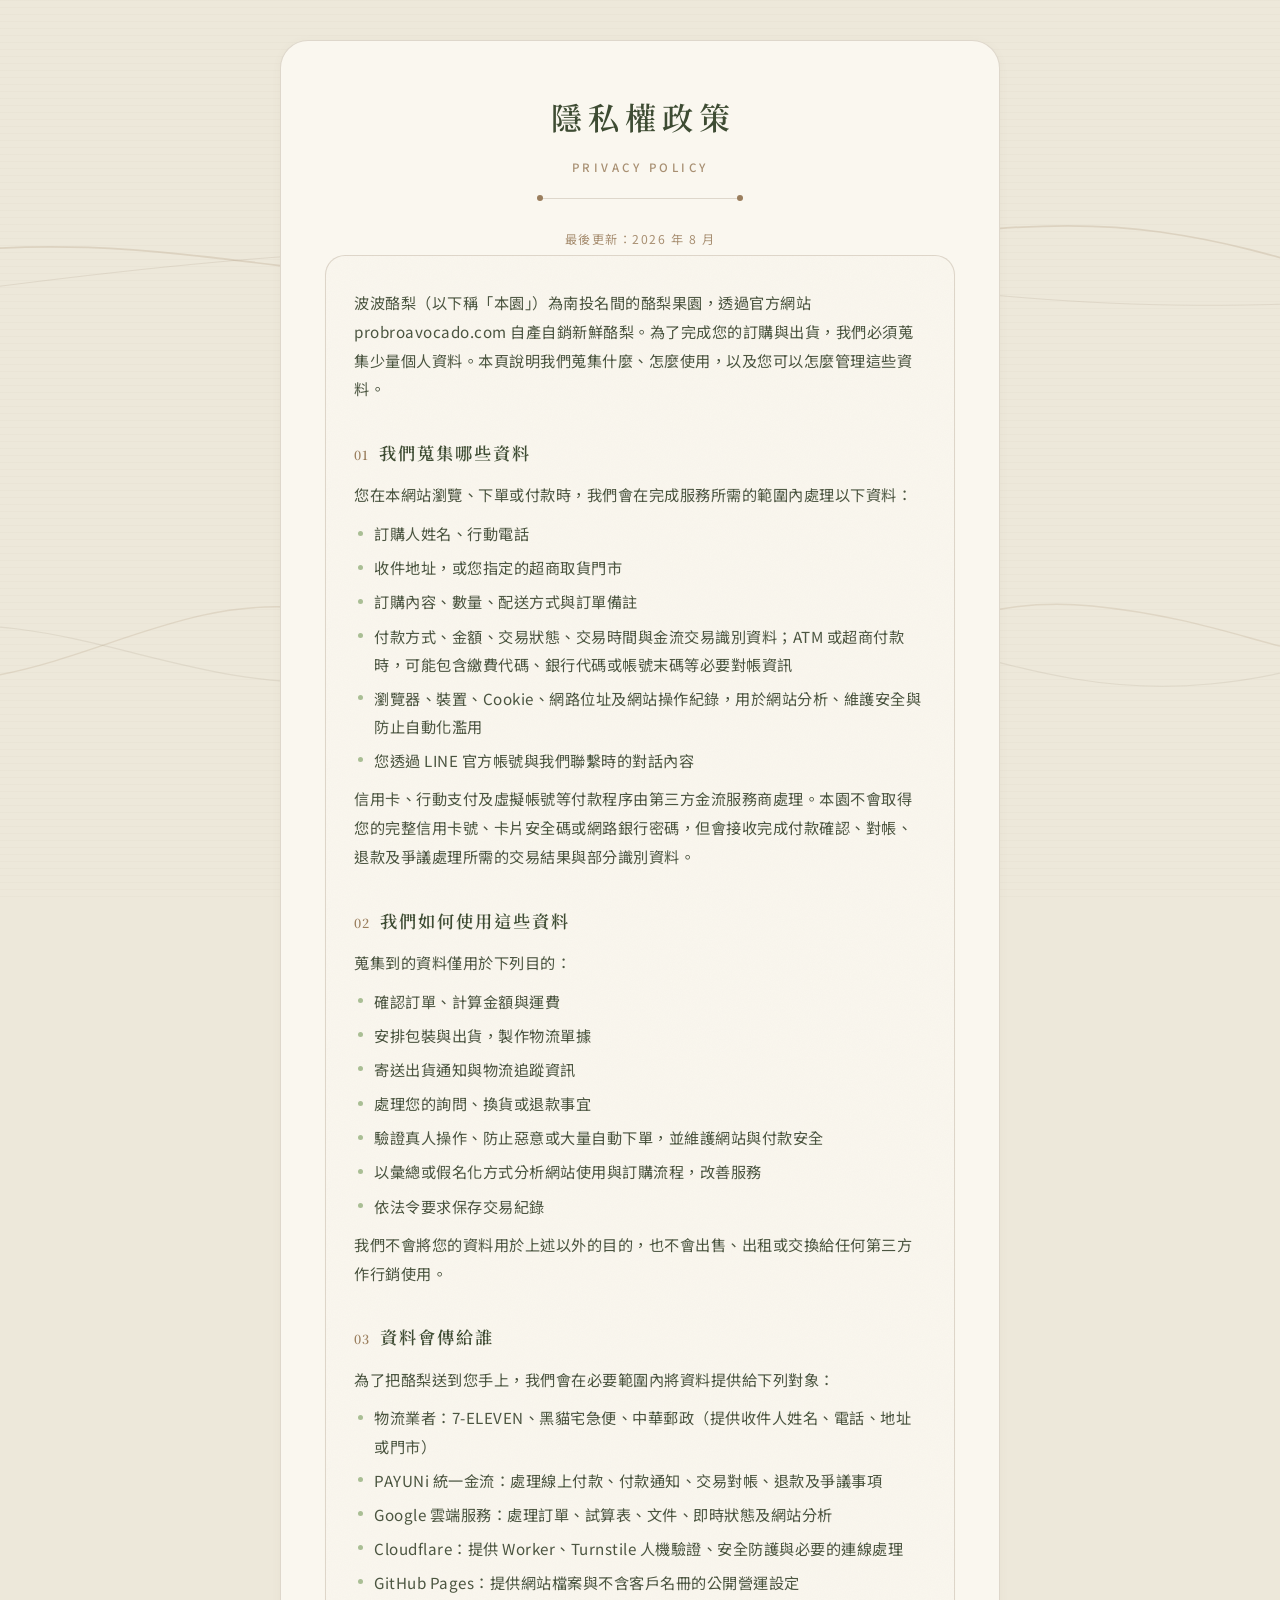
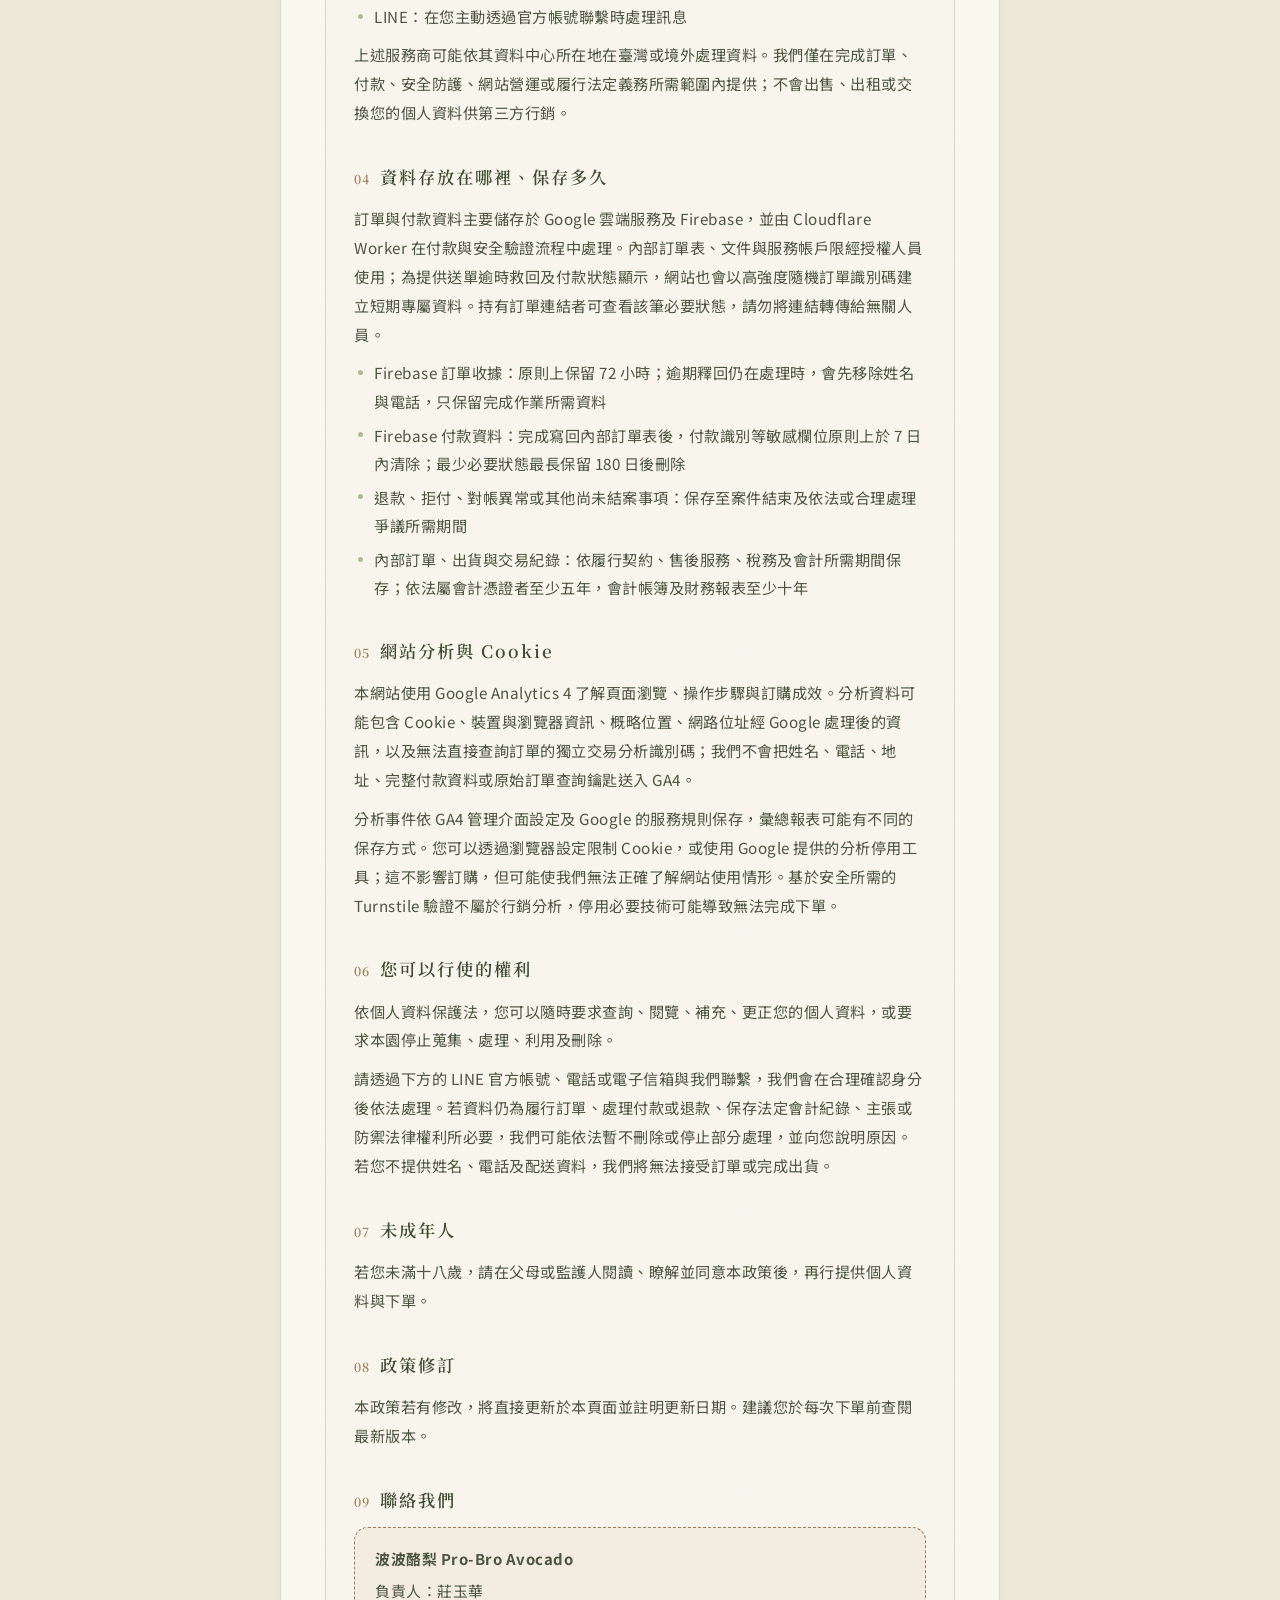
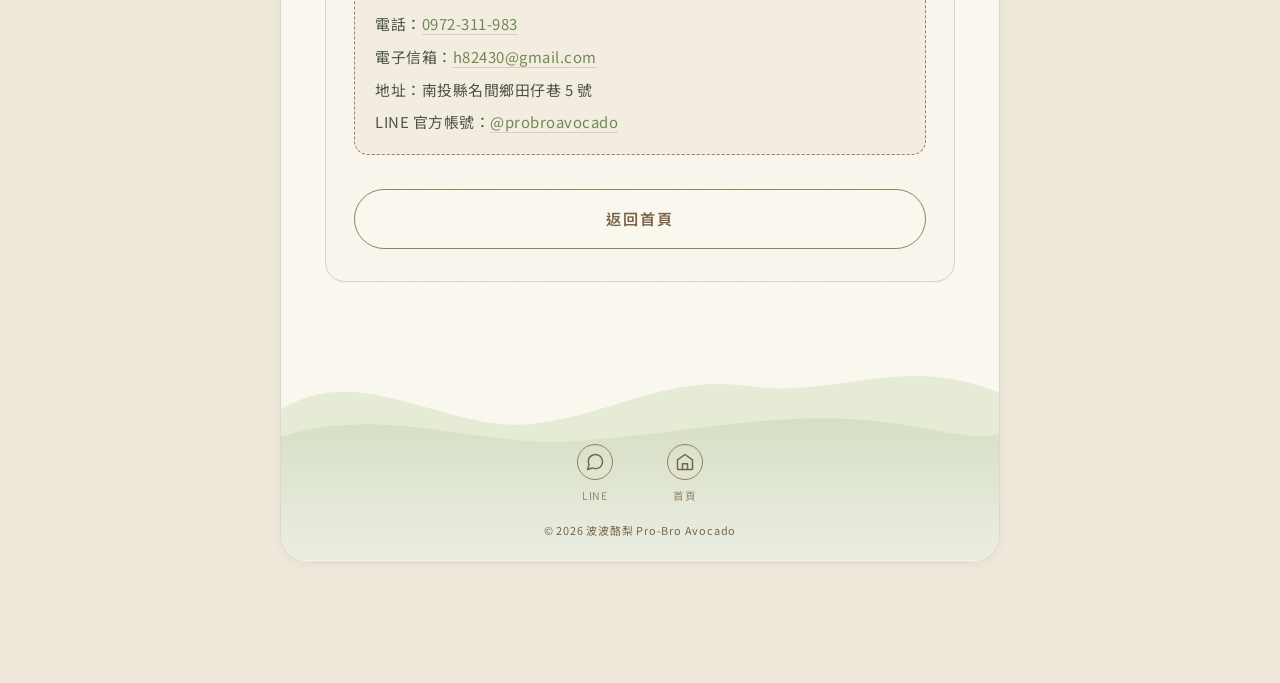
==== commit 65c9d238: "Add files via upload" ====
--- a/privacy.html
+++ b/privacy.html
@@ -10,7 +10,7 @@
 <link rel="preconnect" href="https://fonts.gstatic.com" crossorigin>
 <link href="https://fonts.googleapis.com/css2?family=Noto+Sans+TC:wght@400;500;600;700&family=Noto+Serif+TC:wght@500;600&display=swap" rel="stylesheet">
 
-<link rel="stylesheet" href="style.css">
+<link rel="stylesheet" href="style.css?v=10">
 
 <style>
   /* 政策頁專用：條文編號與段落節奏。
@@ -130,14 +130,16 @@
 
       <div class="policy-section">
         <h2 class="policy-heading"><span class="policy-num">01</span>我們蒐集哪些資料</h2>
-        <p>您在本網站下單時，我們會蒐集以下資料：</p>
+        <p>您在本網站瀏覽、下單或付款時，我們會在完成服務所需的範圍內處理以下資料：</p>
         <ul class="policy-list">
           <li>訂購人姓名、行動電話</li>
           <li>收件地址，或您指定的超商取貨門市</li>
           <li>訂購內容、數量、配送方式與訂單備註</li>
+          <li>付款方式、金額、交易狀態、交易時間與金流交易識別資料；ATM 或超商付款時，可能包含繳費代碼、銀行代碼或帳號末碼等必要對帳資訊</li>
+          <li>瀏覽器、裝置、Cookie、網路位址及網站操作紀錄，用於網站分析、維護安全與防止自動化濫用</li>
           <li>您透過 LINE 官方帳號與我們聯繫時的對話內容</li>
         </ul>
-        <p>我們不會蒐集您的身分證字號、出生年月日或金融帳戶資料。信用卡與行動支付的付款資訊由第三方金流服務商於其系統中處理，本園不會接觸、也不會儲存您的卡號或支付帳號。</p>
+        <p>信用卡、行動支付及虛擬帳號等付款程序由第三方金流服務商處理。本園不會取得您的完整信用卡號、卡片安全碼或網路銀行密碼，但會接收完成付款確認、對帳、退款及爭議處理所需的交易結果與部分識別資料。</p>
       </div>
 
       <div class="policy-section">
@@ -148,6 +150,8 @@
           <li>安排包裝與出貨，製作物流單據</li>
           <li>寄送出貨通知與物流追蹤資訊</li>
           <li>處理您的詢問、換貨或退款事宜</li>
+          <li>驗證真人操作、防止惡意或大量自動下單，並維護網站與付款安全</li>
+          <li>以彙總或假名化方式分析網站使用與訂購流程，改善服務</li>
           <li>依法令要求保存交易紀錄</li>
         </ul>
         <p>我們不會將您的資料用於上述以外的目的，也不會出售、出租或交換給任何第三方作行銷使用。</p>
@@ -158,27 +162,36 @@
         <p>為了把酪梨送到您手上，我們會在必要範圍內將資料提供給下列對象：</p>
         <ul class="policy-list">
           <li>物流業者：7-ELEVEN、黑貓宅急便、中華郵政（提供收件人姓名、電話、地址或門市）</li>
-          <li>第三方金流服務商：處理線上付款與交易對帳</li>
-        </ul>
-        <p>提供的內容以完成該項服務所必需者為限。除此之外，非經您同意或法令規定，我們不會向任何第三方揭露您的資料。</p>
+          <li>PAYUNi 統一金流：處理線上付款、付款通知、交易對帳、退款及爭議事項</li>
+          <li>Google 雲端服務：處理訂單、試算表、文件、即時狀態及網站分析</li>
+          <li>Cloudflare：提供 Worker、Turnstile 人機驗證、安全防護與必要的連線處理</li>
+          <li>GitHub Pages：提供網站檔案與不含客戶名冊的公開營運設定</li>
+          <li>LINE：在您主動透過官方帳號聯繫時處理訊息</li>
+        </ul>
+        <p>上述服務商可能依其資料中心所在地在臺灣或境外處理資料。我們僅在完成訂單、付款、安全防護、網站營運或履行法定義務所需範圍內提供；不會出售、出租或交換您的個人資料供第三方行銷。</p>
       </div>
 
       <div class="policy-section">
         <h2 class="policy-heading"><span class="policy-num">04</span>資料存放在哪裡、保存多久</h2>
-        <p>訂單資料儲存於 Google 的雲端服務中，僅本園負責人得以存取。相關帳號皆已啟用密碼保護。</p>
-        <p>訂單資料自交易完成起保存五年，以因應帳務核對、客訴處理與稅務查核需要。保存期限屆滿後，我們會刪除該筆資料。</p>
+        <p>訂單與付款資料主要儲存於 Google 雲端服務及 Firebase，並由 Cloudflare Worker 在付款與安全驗證流程中處理。內部訂單表、文件與服務帳戶限經授權人員使用；為提供送單逾時救回及付款狀態顯示，網站也會以高強度隨機訂單識別碼建立短期專屬資料。持有訂單連結者可查看該筆必要狀態，請勿將連結轉傳給無關人員。</p>
+        <ul class="policy-list">
+          <li>Firebase 訂單收據：原則上保留 72 小時；逾期釋回仍在處理時，會先移除姓名與電話，只保留完成作業所需資料</li>
+          <li>Firebase 付款資料：完成寫回內部訂單表後，付款識別等敏感欄位原則上於 7 日內清除；最少必要狀態最長保留 180 日後刪除</li>
+          <li>退款、拒付、對帳異常或其他尚未結案事項：保存至案件結束及依法或合理處理爭議所需期間</li>
+          <li>內部訂單、出貨與交易紀錄：依履行契約、售後服務、稅務及會計所需期間保存；依法屬會計憑證者至少五年，會計帳簿及財務報表至少十年</li>
+        </ul>
       </div>
 
       <div class="policy-section">
         <h2 class="policy-heading"><span class="policy-num">05</span>網站分析與 Cookie</h2>
-        <p>本網站使用 Google Analytics 了解訪客如何使用網站，例如瀏覽了哪些頁面、停留多久。這些資料為彙總統計，不包含可識別您個人身分的內容。</p>
-        <p>您可以透過瀏覽器設定拒絕 Cookie，或安裝 Google 提供的分析停用工具。停用不會影響您正常瀏覽與下單。</p>
+        <p>本網站使用 Google Analytics 4 了解頁面瀏覽、操作步驟與訂購成效。分析資料可能包含 Cookie、裝置與瀏覽器資訊、概略位置、網路位址經 Google 處理後的資訊，以及無法直接查詢訂單的獨立交易分析識別碼；我們不會把姓名、電話、地址、完整付款資料或原始訂單查詢鑰匙送入 GA4。</p>
+        <p>分析事件依 GA4 管理介面設定及 Google 的服務規則保存，彙總報表可能有不同的保存方式。您可以透過瀏覽器設定限制 Cookie，或使用 Google 提供的分析停用工具；這不影響訂購，但可能使我們無法正確了解網站使用情形。基於安全所需的 Turnstile 驗證不屬於行銷分析，停用必要技術可能導致無法完成下單。</p>
       </div>
 
       <div class="policy-section">
         <h2 class="policy-heading"><span class="policy-num">06</span>您可以行使的權利</h2>
         <p>依個人資料保護法，您可以隨時要求查詢、閱覽、補充、更正您的個人資料，或要求本園停止蒐集、處理、利用及刪除。</p>
-        <p>請透過下方的 LINE 官方帳號或電話與我們聯繫，我們會在確認身分後儘速處理。請注意，若您要求刪除的資料屬於尚未完成的訂單，我們可能無法繼續為您出貨。</p>
+        <p>請透過下方的 LINE 官方帳號、電話或電子信箱與我們聯繫，我們會在合理確認身分後依法處理。若資料仍為履行訂單、處理付款或退款、保存法定會計紀錄、主張或防禦法律權利所必要，我們可能依法暫不刪除或停止部分處理，並向您說明原因。若您不提供姓名、電話及配送資料，我們將無法接受訂單或完成出貨。</p>
       </div>
 
       <div class="policy-section">
--- a/style.css
+++ b/style.css
@@ -59,6 +59,36 @@
   /* 🖋️ 標題專用：思源宋體，對應配送海報的標題字 */
   --heading-font: "Noto Serif TC", "Source Han Serif TC", "Songti TC",
                   "PMingLiU", "MingLiU", serif;
+}
+
+/* Cloudflare Turnstile：只有後台提供 site key 時才由 JS 顯示。
+   flexible 尺寸可在手機版撐滿，但不讓 iframe 超出訂購卡片。 */
+.turnstile-container {
+  width: 100%;
+  min-height: 66px;
+  margin: 22px auto 4px;
+  align-items: center;
+  justify-content: center;
+  overflow: hidden;
+}
+
+.turnstile-container > div,
+.turnstile-container iframe {
+  max-width: 100%;
+}
+
+.order-policy-notice {
+  margin: 14px auto 6px;
+  color: var(--clay-deep);
+  font-size: 0.78rem;
+  line-height: 1.75;
+  text-align: center;
+}
+
+.order-policy-notice a {
+  color: var(--herb-green);
+  font-weight: 700;
+  text-underline-offset: 3px;
 }
 
 /* ✅ 全站盒模型修正 */
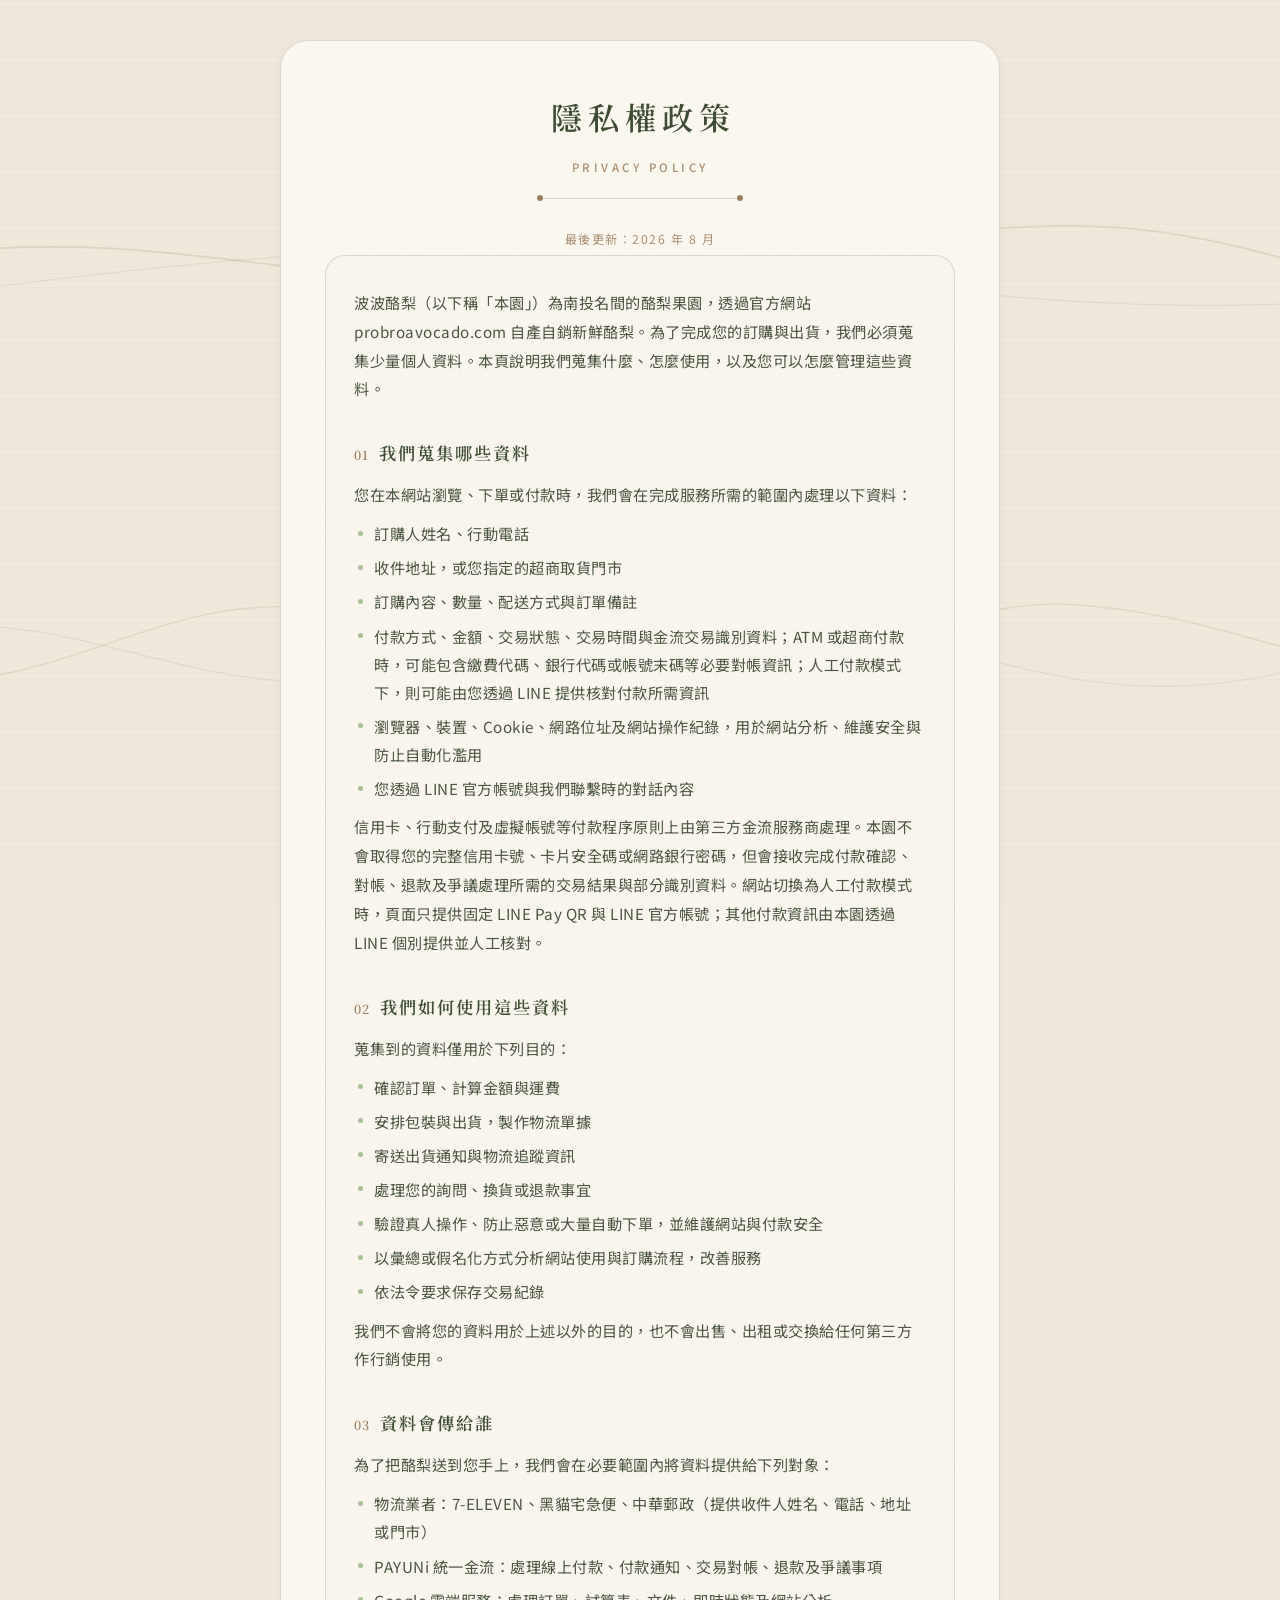
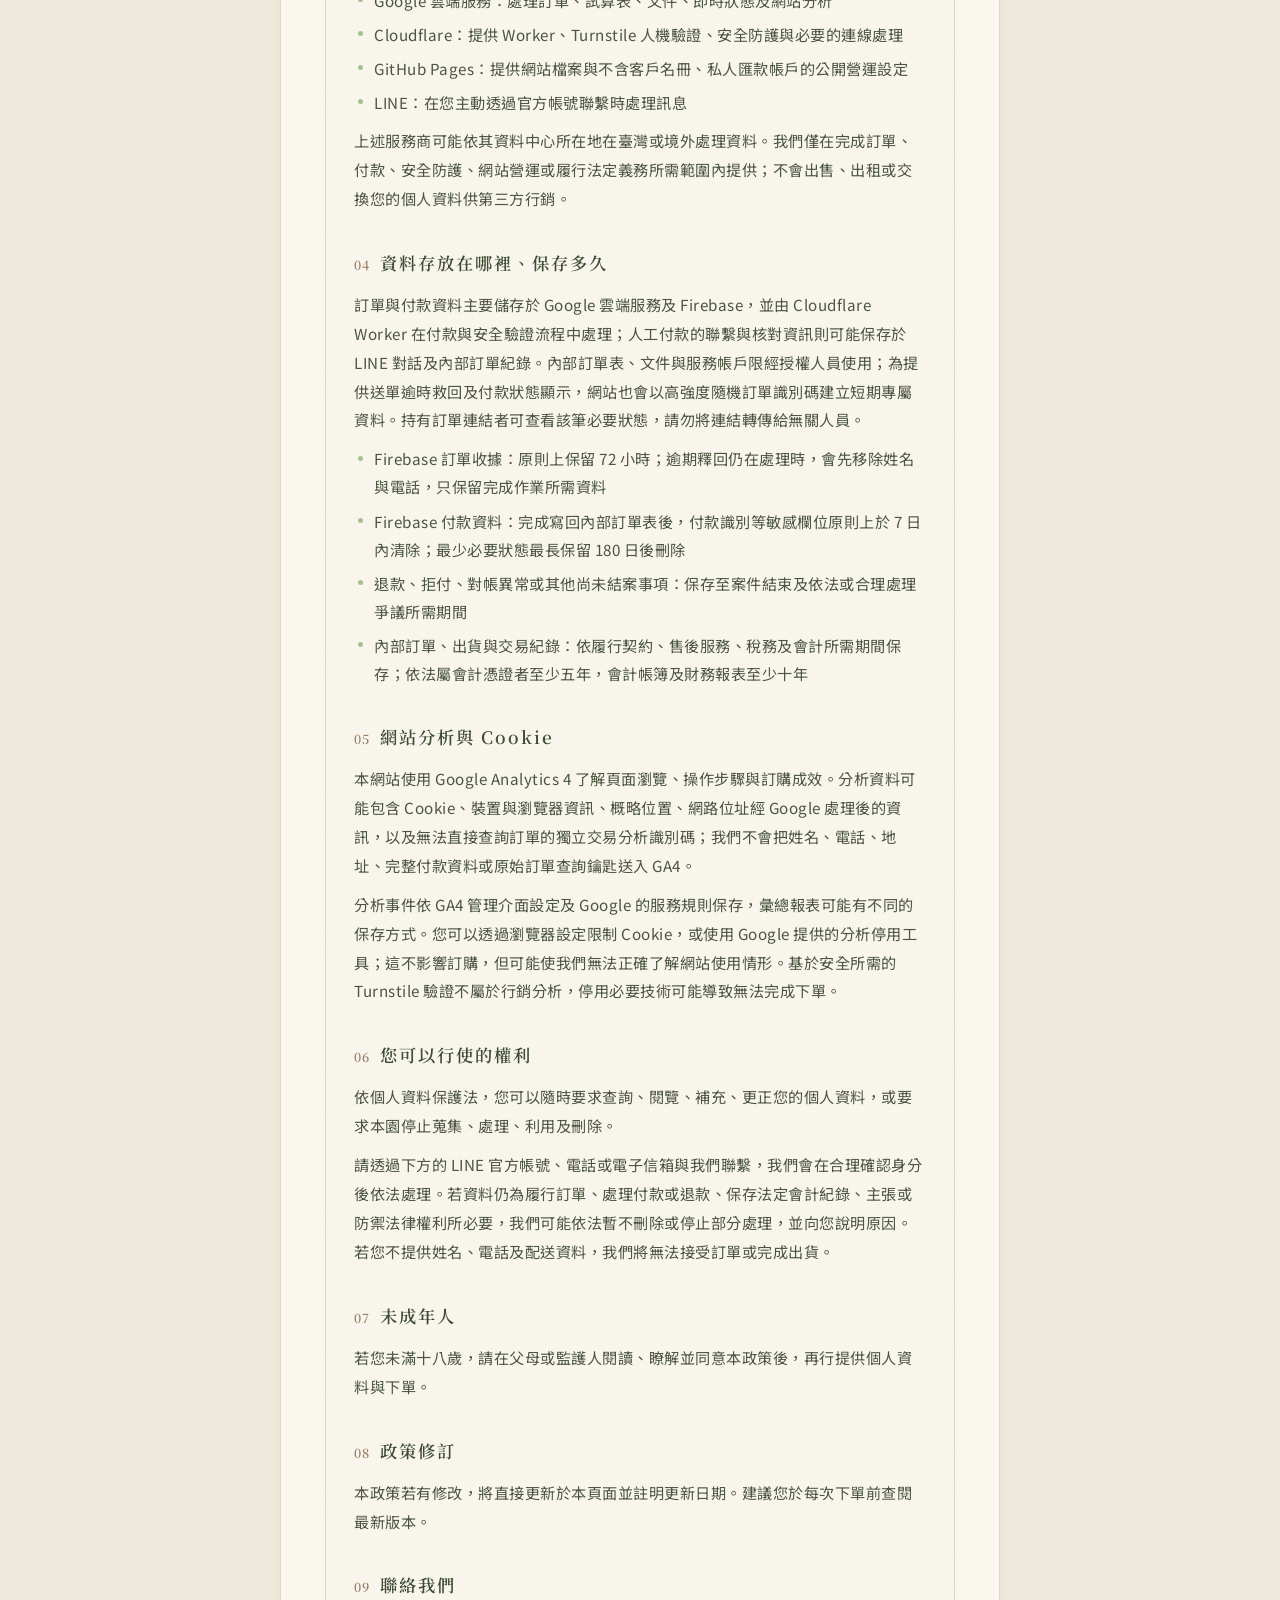
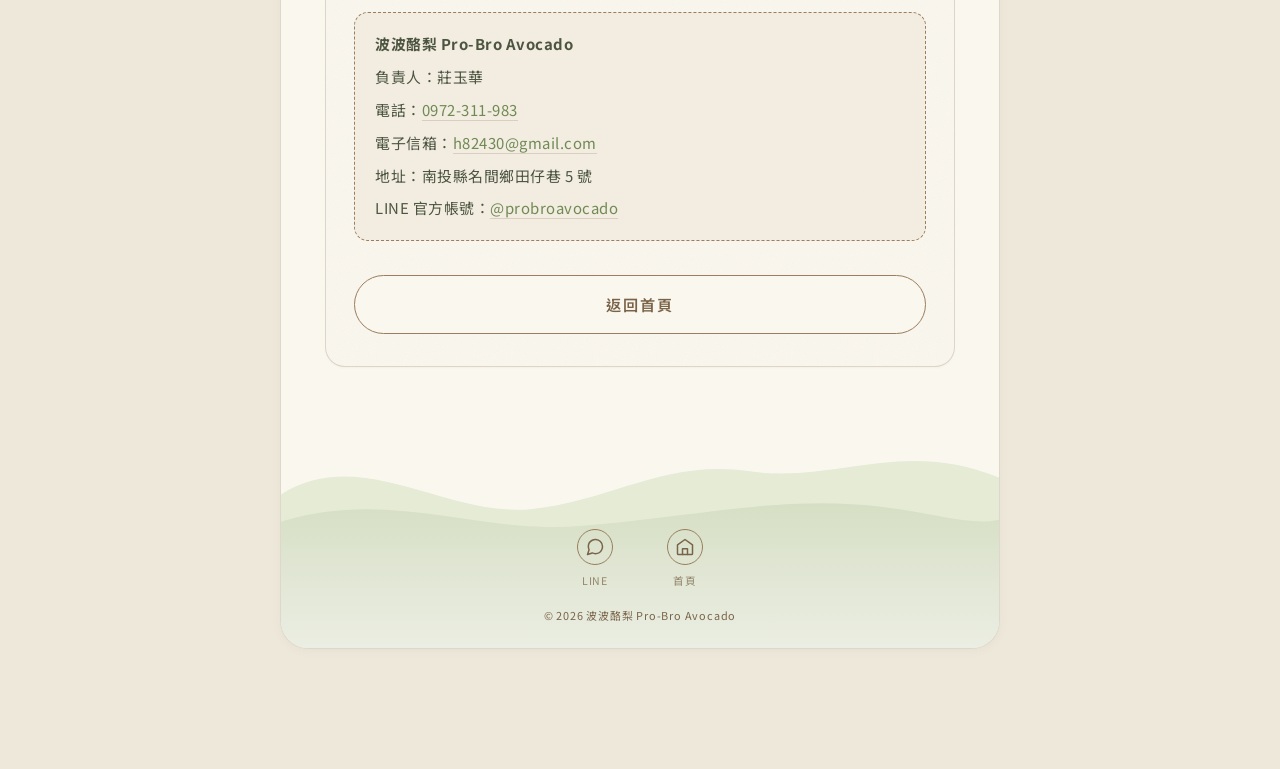
==== commit b3835e19: "Add files via upload" ====
--- a/privacy.html
+++ b/privacy.html
@@ -10,7 +10,7 @@
 <link rel="preconnect" href="https://fonts.gstatic.com" crossorigin>
 <link href="https://fonts.googleapis.com/css2?family=Noto+Sans+TC:wght@400;500;600;700&family=Noto+Serif+TC:wght@500;600&display=swap" rel="stylesheet">
 
-<link rel="stylesheet" href="style.css?v=10">
+<link rel="stylesheet" href="style.css?v=11">
 
 <style>
   /* 政策頁專用：條文編號與段落節奏。
@@ -135,11 +135,11 @@
           <li>訂購人姓名、行動電話</li>
           <li>收件地址，或您指定的超商取貨門市</li>
           <li>訂購內容、數量、配送方式與訂單備註</li>
-          <li>付款方式、金額、交易狀態、交易時間與金流交易識別資料；ATM 或超商付款時，可能包含繳費代碼、銀行代碼或帳號末碼等必要對帳資訊</li>
+          <li>付款方式、金額、交易狀態、交易時間與金流交易識別資料；ATM 或超商付款時，可能包含繳費代碼、銀行代碼或帳號末碼等必要對帳資訊；人工付款模式下，則可能由您透過 LINE 提供核對付款所需資訊</li>
           <li>瀏覽器、裝置、Cookie、網路位址及網站操作紀錄，用於網站分析、維護安全與防止自動化濫用</li>
           <li>您透過 LINE 官方帳號與我們聯繫時的對話內容</li>
         </ul>
-        <p>信用卡、行動支付及虛擬帳號等付款程序由第三方金流服務商處理。本園不會取得您的完整信用卡號、卡片安全碼或網路銀行密碼，但會接收完成付款確認、對帳、退款及爭議處理所需的交易結果與部分識別資料。</p>
+        <p>信用卡、行動支付及虛擬帳號等付款程序原則上由第三方金流服務商處理。本園不會取得您的完整信用卡號、卡片安全碼或網路銀行密碼，但會接收完成付款確認、對帳、退款及爭議處理所需的交易結果與部分識別資料。網站切換為人工付款模式時，頁面只提供固定 LINE Pay QR 與 LINE 官方帳號；其他付款資訊由本園透過 LINE 個別提供並人工核對。</p>
       </div>
 
       <div class="policy-section">
@@ -165,7 +165,7 @@
           <li>PAYUNi 統一金流：處理線上付款、付款通知、交易對帳、退款及爭議事項</li>
           <li>Google 雲端服務：處理訂單、試算表、文件、即時狀態及網站分析</li>
           <li>Cloudflare：提供 Worker、Turnstile 人機驗證、安全防護與必要的連線處理</li>
-          <li>GitHub Pages：提供網站檔案與不含客戶名冊的公開營運設定</li>
+          <li>GitHub Pages：提供網站檔案與不含客戶名冊、私人匯款帳戶的公開營運設定</li>
           <li>LINE：在您主動透過官方帳號聯繫時處理訊息</li>
         </ul>
         <p>上述服務商可能依其資料中心所在地在臺灣或境外處理資料。我們僅在完成訂單、付款、安全防護、網站營運或履行法定義務所需範圍內提供；不會出售、出租或交換您的個人資料供第三方行銷。</p>
@@ -173,7 +173,7 @@
 
       <div class="policy-section">
         <h2 class="policy-heading"><span class="policy-num">04</span>資料存放在哪裡、保存多久</h2>
-        <p>訂單與付款資料主要儲存於 Google 雲端服務及 Firebase，並由 Cloudflare Worker 在付款與安全驗證流程中處理。內部訂單表、文件與服務帳戶限經授權人員使用；為提供送單逾時救回及付款狀態顯示，網站也會以高強度隨機訂單識別碼建立短期專屬資料。持有訂單連結者可查看該筆必要狀態，請勿將連結轉傳給無關人員。</p>
+        <p>訂單與付款資料主要儲存於 Google 雲端服務及 Firebase，並由 Cloudflare Worker 在付款與安全驗證流程中處理；人工付款的聯繫與核對資訊則可能保存於 LINE 對話及內部訂單紀錄。內部訂單表、文件與服務帳戶限經授權人員使用；為提供送單逾時救回及付款狀態顯示，網站也會以高強度隨機訂單識別碼建立短期專屬資料。持有訂單連結者可查看該筆必要狀態，請勿將連結轉傳給無關人員。</p>
         <ul class="policy-list">
           <li>Firebase 訂單收據：原則上保留 72 小時；逾期釋回仍在處理時，會先移除姓名與電話，只保留完成作業所需資料</li>
           <li>Firebase 付款資料：完成寫回內部訂單表後，付款識別等敏感欄位原則上於 7 日內清除；最少必要狀態最長保留 180 日後刪除</li>
--- a/style.css
+++ b/style.css
@@ -1882,57 +1882,42 @@
   .pay-field-value { font-size: 1.25rem; }
 }
 
-/* 💰 匯款資訊單卡（逃生開關切到 bank 時）
-   銀行、帳號、戶名是一組要一起看的資訊，包在同一張卡裡，
-   用細虛線分隔而不是三個獨立框 —— 拆開會讓視線一直被打斷。
-   只有帳號需要放大，那是唯一要逐字輸入的東西。 */
-.pay-bank { padding: 4px 18px 18px; text-align: left; }
-
-.pay-bank-row {
-  display: flex;
-  align-items: baseline;
-  gap: 12px;
-  padding: 13px 0;
-  border-bottom: 1px dashed var(--rule-soft);
-}
-.pay-bank-row:last-of-type { border-bottom: none; }
-
-.pay-bank-label {
-  flex: 0 0 auto;
-  width: 68px;
-  font-size: 0.78rem;
-  letter-spacing: 1px;
-  color: var(--clay-deep);
-  opacity: 0.85;
-}
-
-.pay-bank-value {
-  flex: 1;
-  min-width: 0;
-  font-size: 0.95rem;
-  color: var(--avo-dark);
-  word-break: break-all;
-  text-align: right;
-}
-
-.pay-bank-acc {
+/* 🟢 緊急人工付款：固定 LINE Pay QR + 官方 LINE。
+   QR 保持足夠留白，避免截圖或另一支手機掃描時辨識失敗。 */
+.manual-pay-qr {
+  width: min(100%, 320px);
+  margin: 0 auto 18px;
+  padding: 18px;
+  box-sizing: border-box;
+  background: #FFFDF8;
+  border: 1px dashed var(--avo-accent);
+  border-radius: var(--r-field);
+  text-align: center;
+}
+
+.manual-pay-label {
+  margin: 0 0 12px;
   font-family: var(--heading-font);
-  font-size: 1.3rem;
+  font-size: 1rem;
   font-weight: 600;
-  letter-spacing: 1.5px;
-  font-variant-numeric: tabular-nums;
-}
-
-.pay-bank-copy {
+  letter-spacing: 2px;
+  color: var(--avo-dark);
+}
+
+.manual-pay-qr img {
   display: block;
-  margin: 16px auto 0;
-}
+  width: 100%;
+  max-width: 250px;
+  height: auto;
+  margin: 0 auto;
+  border-radius: 8px;
+}
+
+#pay-action-content .manual-line-btn { margin-top: 4px; }
 
 @media screen and (max-width: 767px) {
-  .pay-bank { padding: 4px 14px 16px; }
-  .pay-bank-label { width: 58px; font-size: 0.74rem; }
-  .pay-bank-value { font-size: 0.9rem; }
-  .pay-bank-acc { font-size: 1.15rem; letter-spacing: 1px; }
+  .manual-pay-qr { width: 100%; padding: 14px; }
+  .manual-pay-qr img { max-width: 230px; }
 }
 
 /* ✅ 已付款的狀態 */
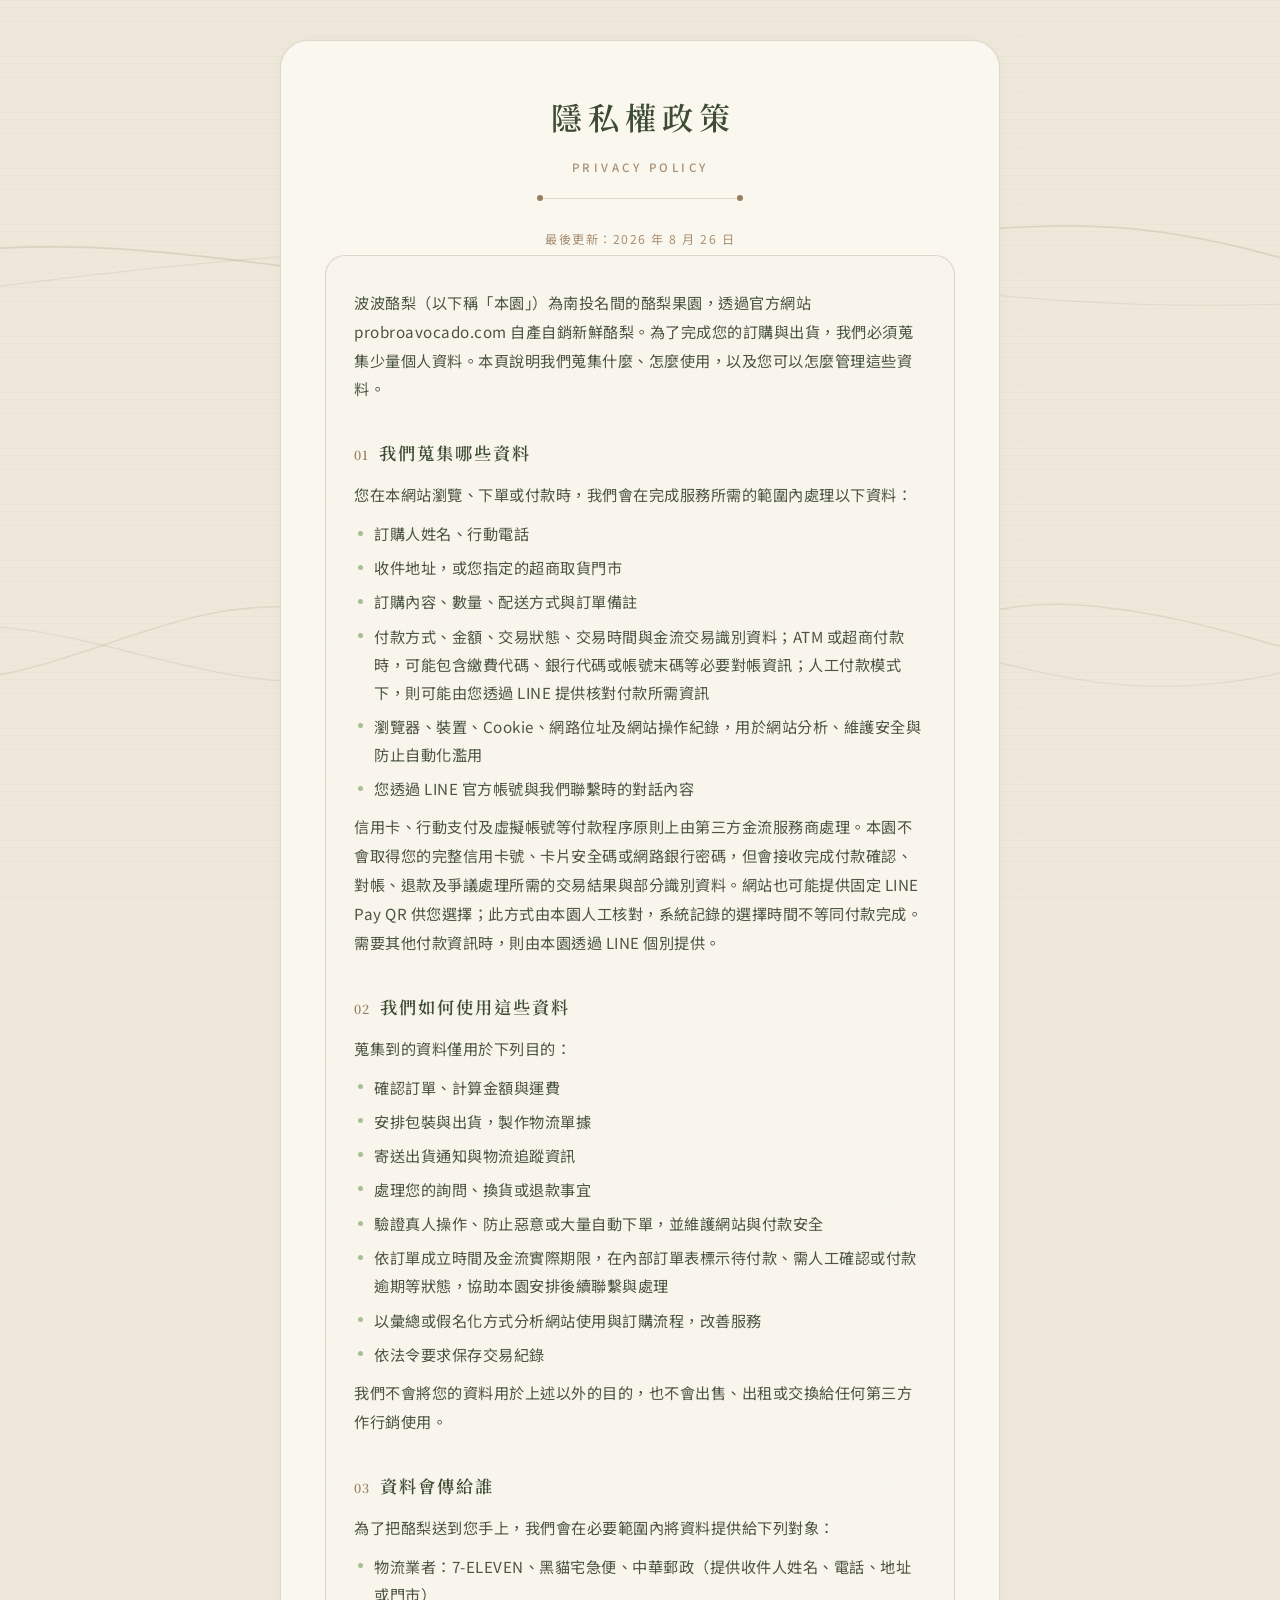
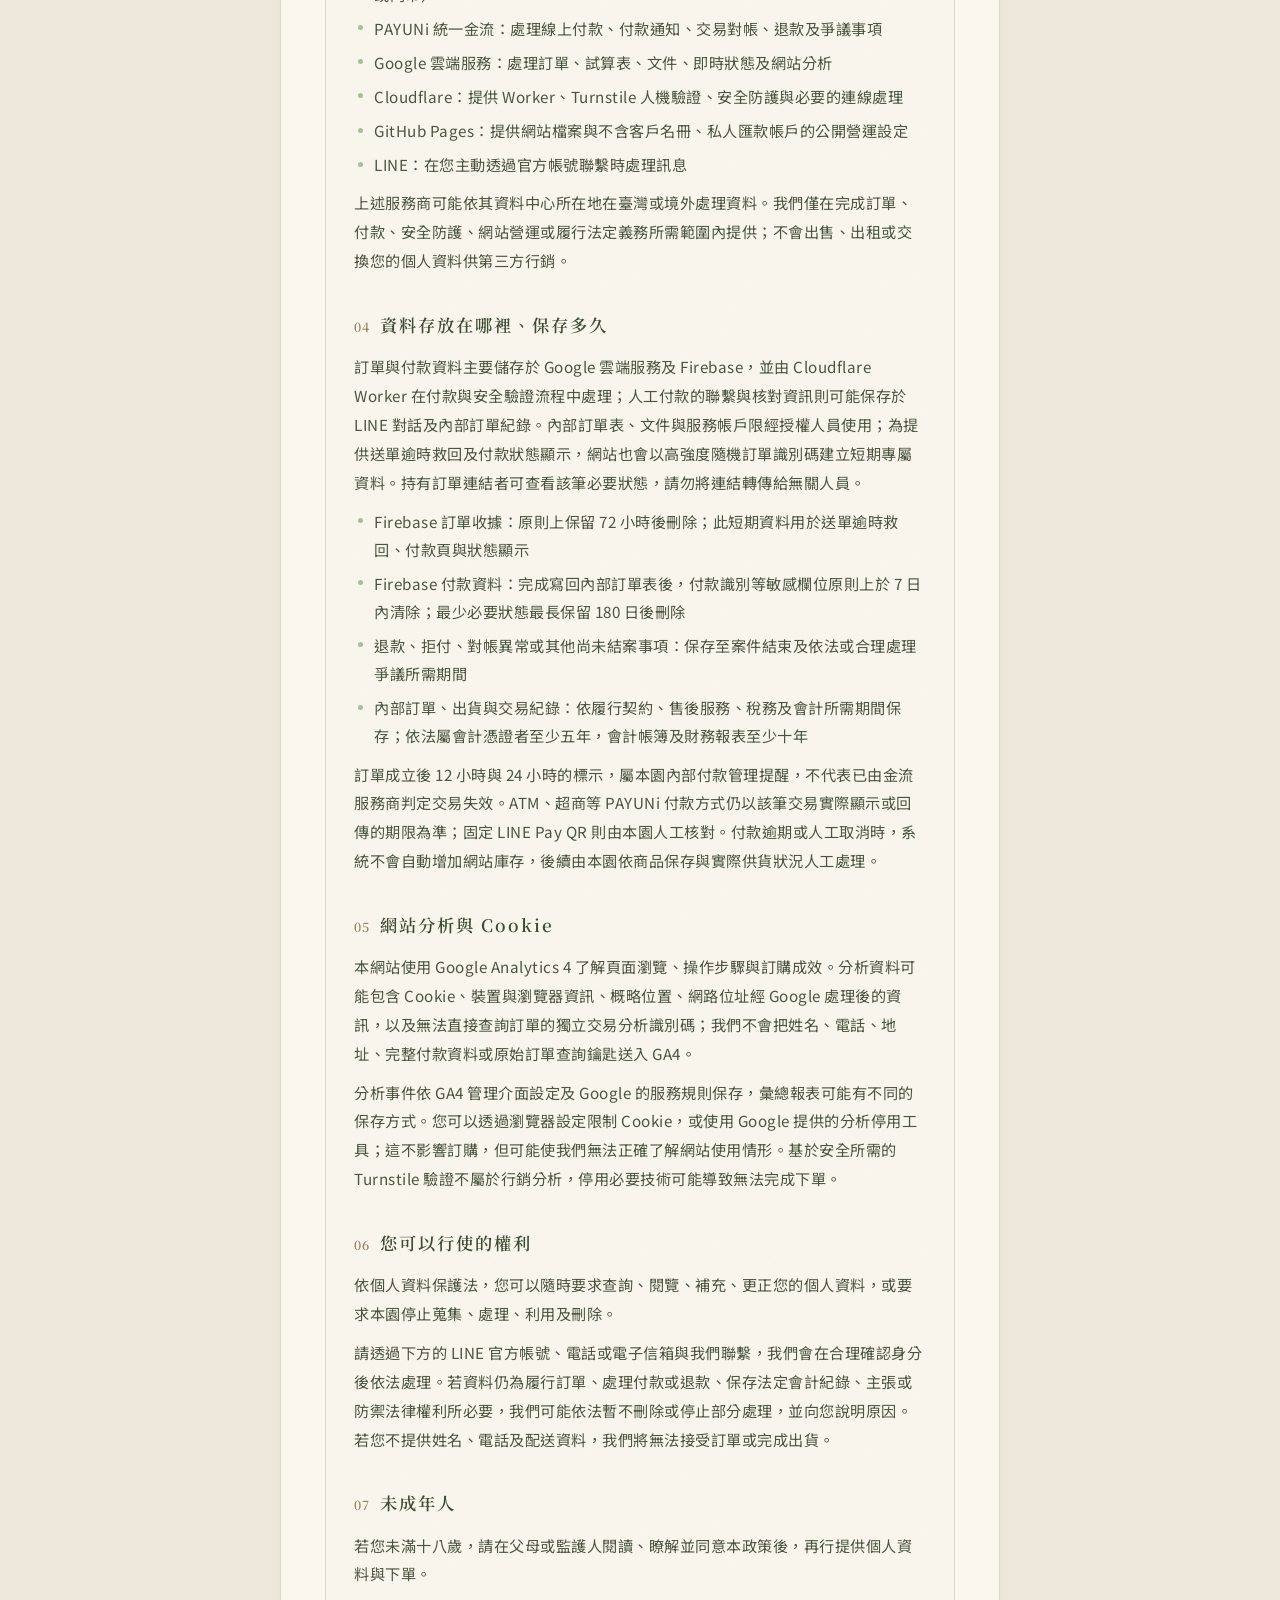
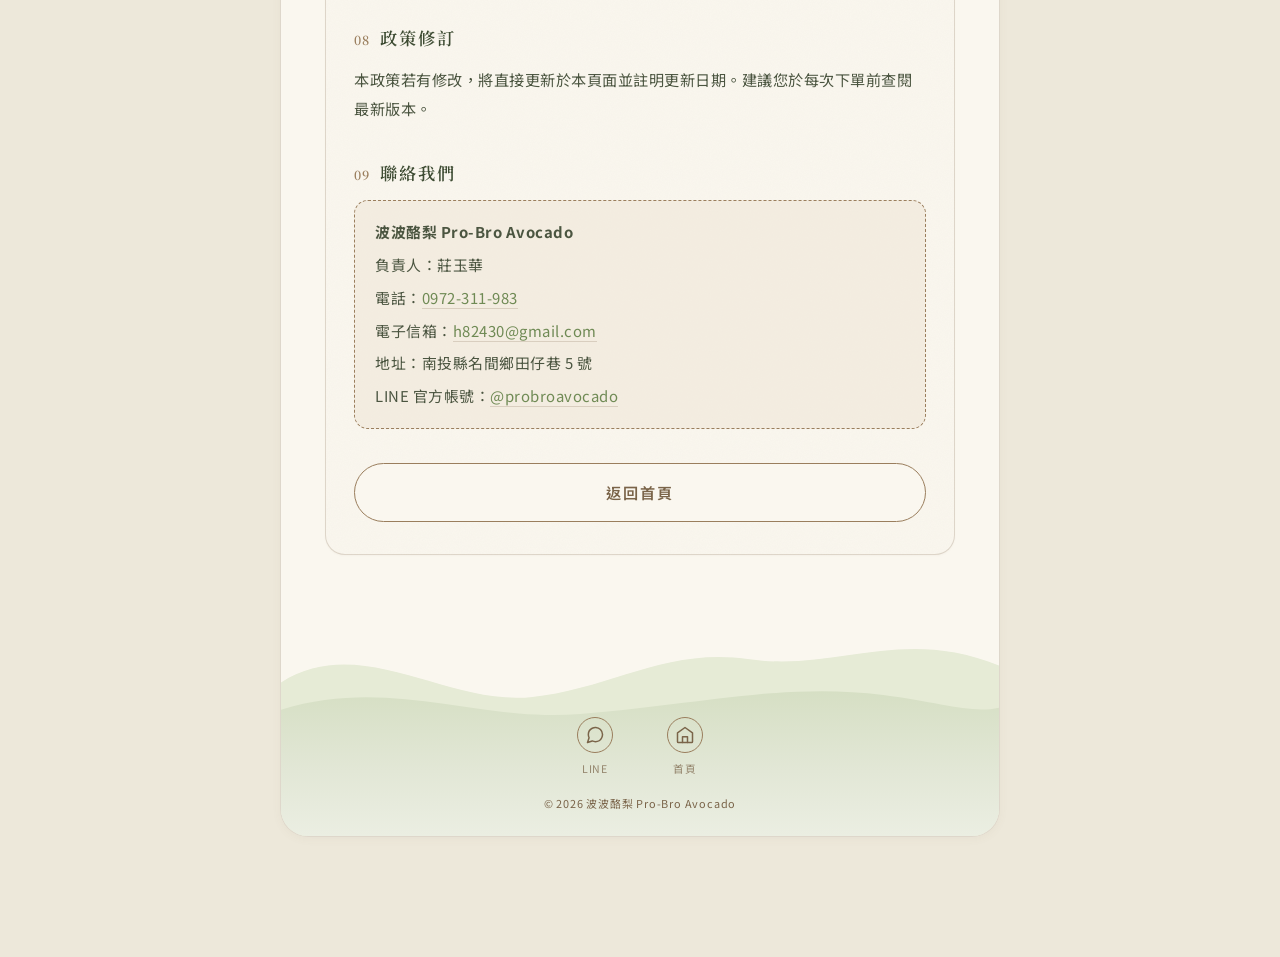
==== commit d637cbb0: "Add files via upload" ====
--- a/privacy.html
+++ b/privacy.html
@@ -121,7 +121,8 @@
     <h1 class="main-title">隱私權政策</h1>
     <p class="sub-title">PRIVACY POLICY</p>
     <div class="title-divider"></div>
-    <p class="policy-updated">最後更新：2026 年 8 月</p>
+    <!-- 2026-08-26：同步 PAYUNi／固定 LINE Pay、付款時效提醒與資料保存流程 -->
+    <p class="policy-updated">最後更新：2026 年 8 月 26 日</p>
 
     <div class="info-block">
       <div class="policy-section">
@@ -139,7 +140,7 @@
           <li>瀏覽器、裝置、Cookie、網路位址及網站操作紀錄，用於網站分析、維護安全與防止自動化濫用</li>
           <li>您透過 LINE 官方帳號與我們聯繫時的對話內容</li>
         </ul>
-        <p>信用卡、行動支付及虛擬帳號等付款程序原則上由第三方金流服務商處理。本園不會取得您的完整信用卡號、卡片安全碼或網路銀行密碼，但會接收完成付款確認、對帳、退款及爭議處理所需的交易結果與部分識別資料。網站切換為人工付款模式時，頁面只提供固定 LINE Pay QR 與 LINE 官方帳號；其他付款資訊由本園透過 LINE 個別提供並人工核對。</p>
+        <p>信用卡、行動支付及虛擬帳號等付款程序原則上由第三方金流服務商處理。本園不會取得您的完整信用卡號、卡片安全碼或網路銀行密碼，但會接收完成付款確認、對帳、退款及爭議處理所需的交易結果與部分識別資料。網站也可能提供固定 LINE Pay QR 供您選擇；此方式由本園人工核對，系統記錄的選擇時間不等同付款完成。需要其他付款資訊時，則由本園透過 LINE 個別提供。</p>
       </div>
 
       <div class="policy-section">
@@ -151,6 +152,7 @@
           <li>寄送出貨通知與物流追蹤資訊</li>
           <li>處理您的詢問、換貨或退款事宜</li>
           <li>驗證真人操作、防止惡意或大量自動下單，並維護網站與付款安全</li>
+          <li>依訂單成立時間及金流實際期限，在內部訂單表標示待付款、需人工確認或付款逾期等狀態，協助本園安排後續聯繫與處理</li>
           <li>以彙總或假名化方式分析網站使用與訂購流程，改善服務</li>
           <li>依法令要求保存交易紀錄</li>
         </ul>
@@ -175,11 +177,12 @@
         <h2 class="policy-heading"><span class="policy-num">04</span>資料存放在哪裡、保存多久</h2>
         <p>訂單與付款資料主要儲存於 Google 雲端服務及 Firebase，並由 Cloudflare Worker 在付款與安全驗證流程中處理；人工付款的聯繫與核對資訊則可能保存於 LINE 對話及內部訂單紀錄。內部訂單表、文件與服務帳戶限經授權人員使用；為提供送單逾時救回及付款狀態顯示，網站也會以高強度隨機訂單識別碼建立短期專屬資料。持有訂單連結者可查看該筆必要狀態，請勿將連結轉傳給無關人員。</p>
         <ul class="policy-list">
-          <li>Firebase 訂單收據：原則上保留 72 小時；逾期釋回仍在處理時，會先移除姓名與電話，只保留完成作業所需資料</li>
+          <li>Firebase 訂單收據：原則上保留 72 小時後刪除；此短期資料用於送單逾時救回、付款頁與狀態顯示</li>
           <li>Firebase 付款資料：完成寫回內部訂單表後，付款識別等敏感欄位原則上於 7 日內清除；最少必要狀態最長保留 180 日後刪除</li>
           <li>退款、拒付、對帳異常或其他尚未結案事項：保存至案件結束及依法或合理處理爭議所需期間</li>
           <li>內部訂單、出貨與交易紀錄：依履行契約、售後服務、稅務及會計所需期間保存；依法屬會計憑證者至少五年，會計帳簿及財務報表至少十年</li>
         </ul>
+        <p>訂單成立後 12 小時與 24 小時的標示，屬本園內部付款管理提醒，不代表已由金流服務商判定交易失效。ATM、超商等 PAYUNi 付款方式仍以該筆交易實際顯示或回傳的期限為準；固定 LINE Pay QR 則由本園人工核對。付款逾期或人工取消時，系統不會自動增加網站庫存，後續由本園依商品保存與實際供貨狀況人工處理。</p>
       </div>
 
       <div class="policy-section">
--- a/style.css
+++ b/style.css
@@ -1,6 +1,8 @@
 /* =========================================================
    🥑 波波酪梨 Pro-Bro Avocado
-   style.css ｜ v8・PAYUNi 金流改版
+   style.css ｜ v9・多筆付款提醒版（2026-08-26）
+
+   【v9】未付款提示可顯示多筆合計、分筆付款說明與最近一筆入口。
 
    【v8 相對 v7 的改動】
 
@@ -1823,6 +1825,38 @@
   padding: 17px 10px !important;
 }
 
+/* PAYUNi 與固定 LINE Pay 並存時的付款選擇。
+   每個方式都附上差異說明，避免把「點選 LINE Pay」誤認為已付款。 */
+.pay-choice-list { width: 100%; }
+.pay-choice-item form { margin: 0; }
+.pay-choice-item .btn-primary,
+.pay-choice-item .btn-secondary { width: 100%; }
+.pay-choice-item .pay-line-choice-btn {
+  padding: 15px 10px !important;
+  font-size: 0.95rem !important;
+}
+.pay-choice-note {
+  margin: 8px 10px 0;
+  color: var(--avo-accent);
+  font-size: 0.76rem;
+  line-height: 1.7;
+}
+.pay-choice-separator {
+  display: flex;
+  align-items: center;
+  gap: 12px;
+  margin: 16px 0;
+  color: var(--avo-accent);
+  font-size: 0.74rem;
+}
+.pay-choice-separator::before,
+.pay-choice-separator::after {
+  content: '';
+  height: 1px;
+  flex: 1;
+  background: var(--rule-soft);
+}
+
 /* 「保存訂單連結」的次要按鈕與說明 */
 .pay-save { margin-top: 14px; }
 
@@ -1956,6 +1990,13 @@
 .pending-banner-text strong {
   color: var(--avo-accent);
   font-variant-numeric: tabular-nums;
+}
+
+.pending-banner-detail {
+  display: block;
+  margin-top: 2px;
+  color: var(--avo-accent);
+  font-size: 0.76rem;
 }
 
 .pending-banner-btn {
@@ -1999,5 +2040,6 @@
     border-radius: 12px;
   }
   .pending-banner-text { font-size: 0.78rem; }
+  .pending-banner-detail { font-size: 0.72rem; }
   .pending-banner-btn { padding: 8px 14px; font-size: 0.76rem; }
 }
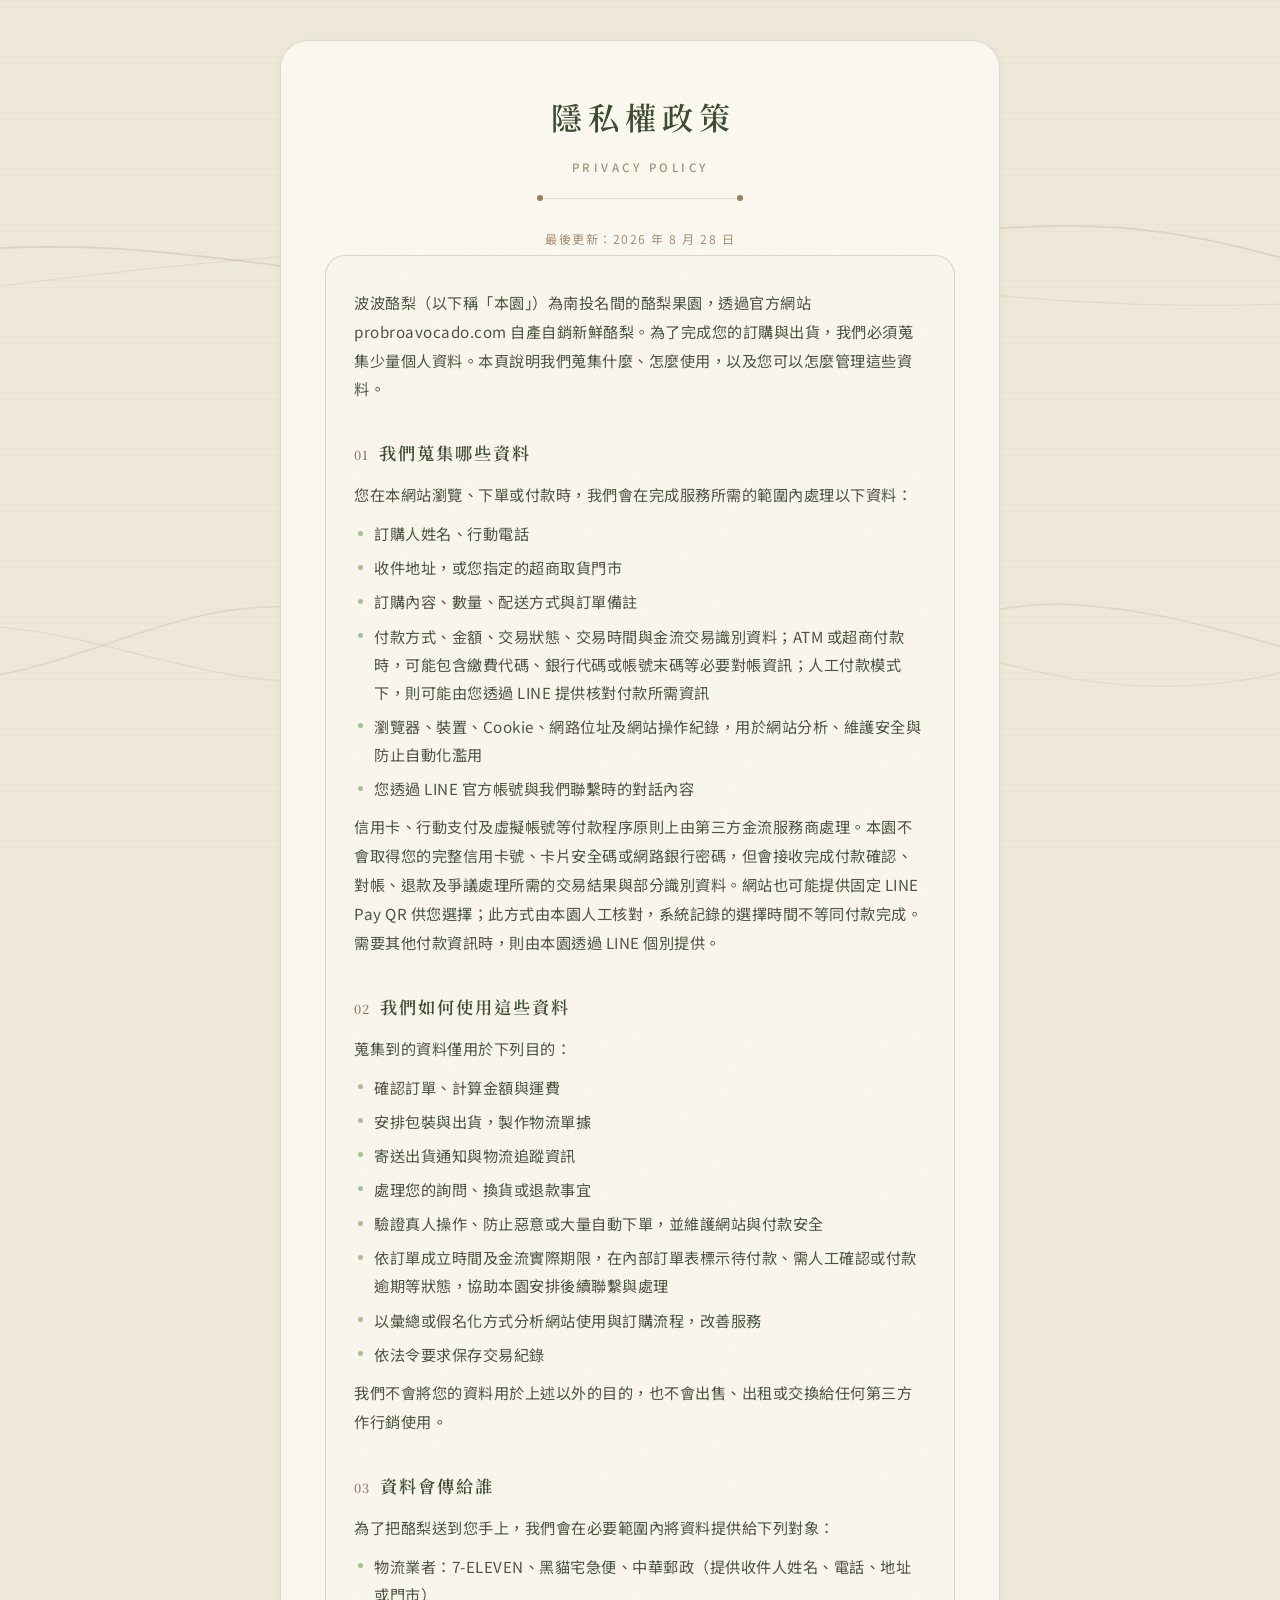
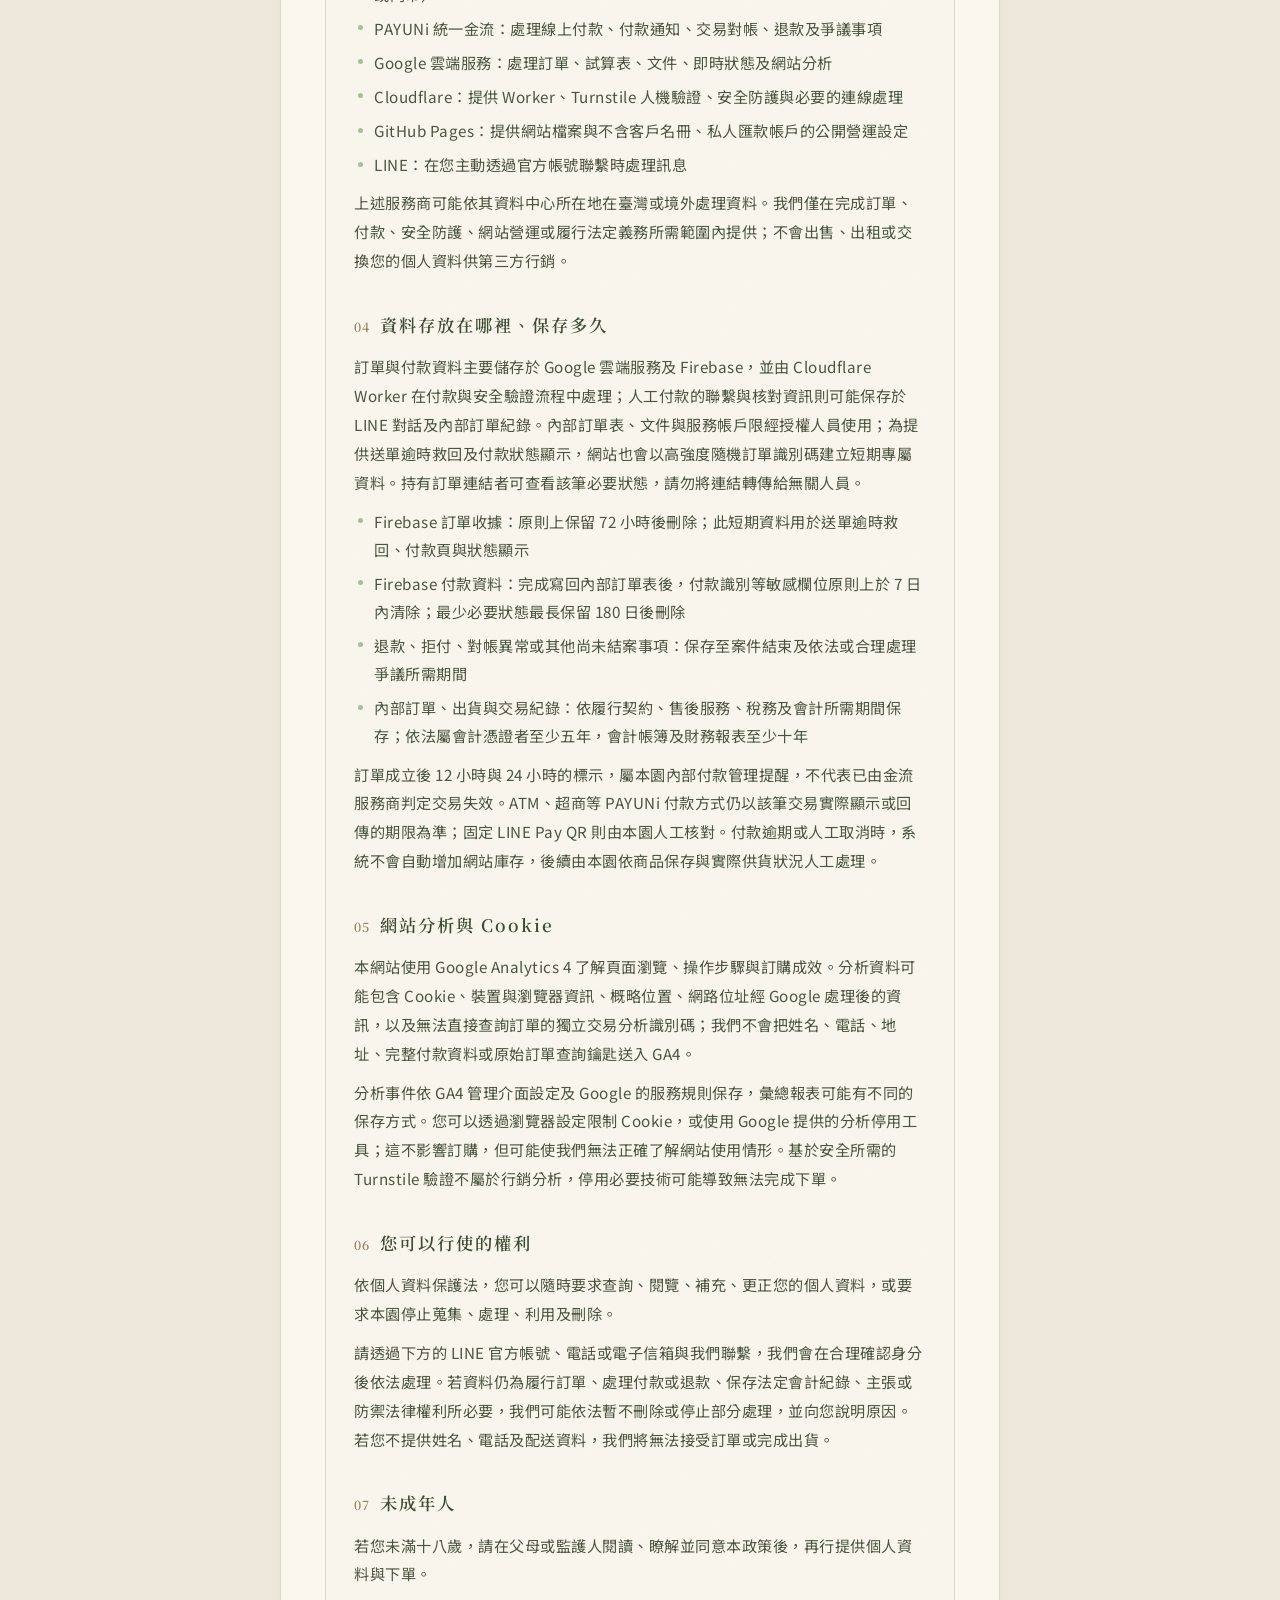
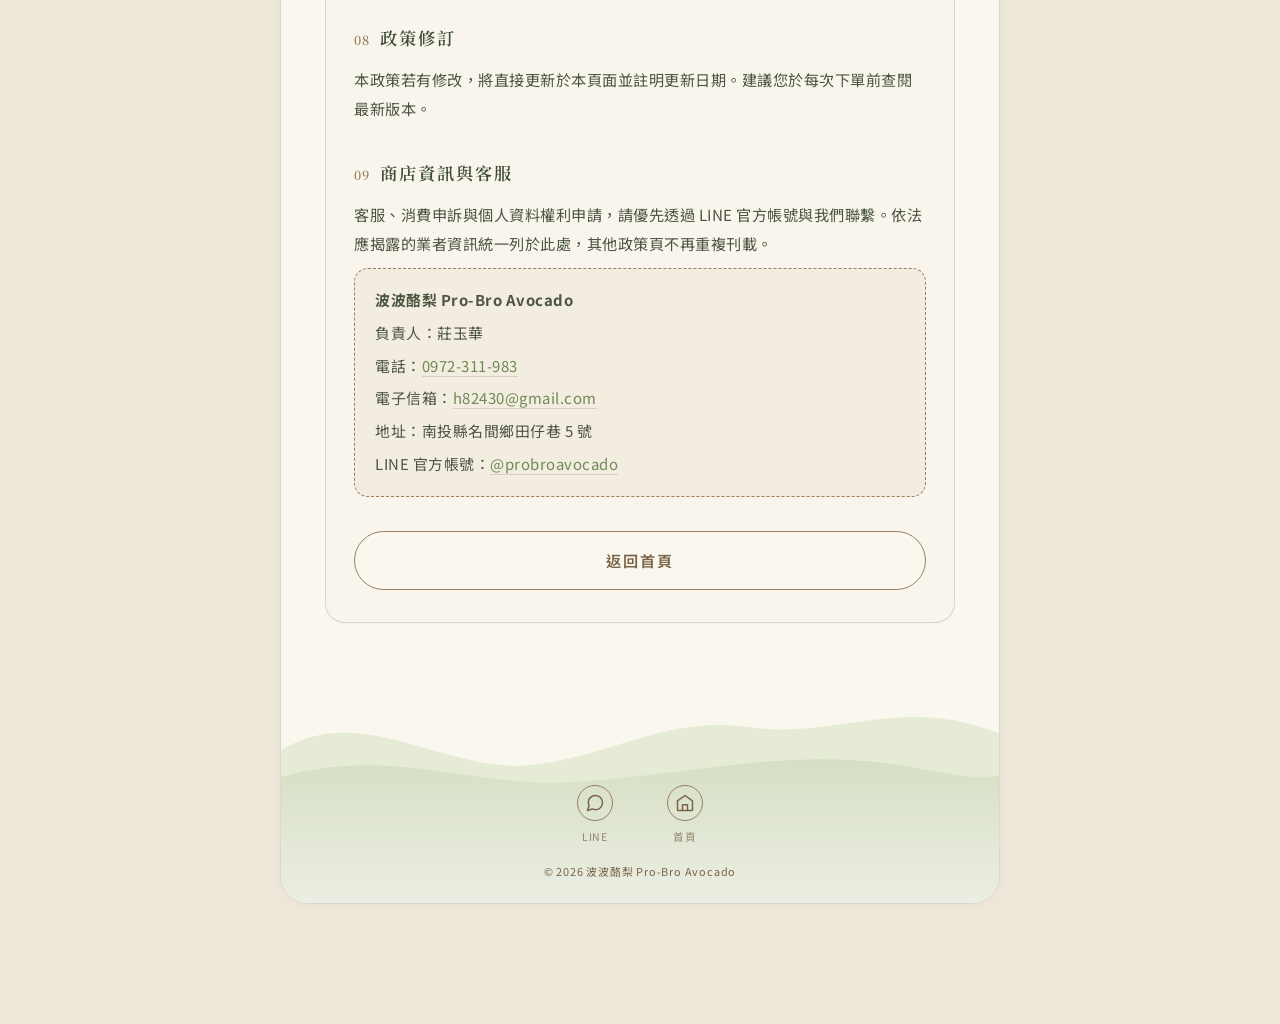
==== commit a12e0e45: "Add files via upload" ====
--- a/privacy.html
+++ b/privacy.html
@@ -121,8 +121,8 @@
     <h1 class="main-title">隱私權政策</h1>
     <p class="sub-title">PRIVACY POLICY</p>
     <div class="title-divider"></div>
-    <!-- 2026-08-26：同步 PAYUNi／固定 LINE Pay、付款時效提醒與資料保存流程 -->
-    <p class="policy-updated">最後更新：2026 年 8 月 26 日</p>
+    <!-- 2026-08-28：業者資訊集中於單一區塊，LINE 官方帳號列為主要客服管道 -->
+    <p class="policy-updated">最後更新：2026 年 8 月 28 日</p>
 
     <div class="info-block">
       <div class="policy-section">
@@ -207,8 +207,9 @@
         <p>本政策若有修改，將直接更新於本頁面並註明更新日期。建議您於每次下單前查閱最新版本。</p>
       </div>
 
-      <div class="policy-section">
-        <h2 class="policy-heading"><span class="policy-num">09</span>聯絡我們</h2>
+      <div class="policy-section" id="shop-contact">
+        <h2 class="policy-heading"><span class="policy-num">09</span>商店資訊與客服</h2>
+        <p>客服、消費申訴與個人資料權利申請，請優先透過 LINE 官方帳號與我們聯繫。依法應揭露的業者資訊統一列於此處，其他政策頁不再重複刊載。</p>
         <div class="contact-card">
           <p><strong>波波酪梨 Pro-Bro Avocado</strong></p>
           <p>負責人：莊玉華</p>
--- a/style.css
+++ b/style.css
@@ -1,7 +1,10 @@
 /* =========================================================
    🥑 波波酪梨 Pro-Bro Avocado
-   style.css ｜ v9・多筆付款提醒版（2026-08-26）
-
+   style.css ｜ v9.3・ATM 付款資訊統一版（2026-08-28）
+
+   【v9.3】ATM／超商付款改為兩張淡綠卡片，新增深綠色付款期限警語。
+   【v9.2】保存訂單連結併入付款方式下方的虛線區域，說明文字依序排列。
+   【v9.1】LINE Pay 成功頁新增直接開啟主按鈕、QR 分隔與圖片開啟備案。
    【v9】未付款提示可顯示多筆合計、分筆付款說明與最近一筆入口。
 
    【v8 相對 v7 的改動】
@@ -1857,8 +1860,13 @@
   background: var(--rule-soft);
 }
 
-/* 「保存訂單連結」的次要按鈕與說明 */
-.pay-save { margin-top: 14px; }
+/* 「保存訂單連結」併入付款方式下方的虛線區域。
+   順序固定為：虛線 → 按鈕 → 複製建議 → 中途離開說明。 */
+.pay-save {
+  margin-top: 20px;
+  padding-top: 18px;
+  border-top: 1px dashed var(--rule-soft);
+}
 
 .pay-save .btn-secondary {
   width: 100%;
@@ -1884,14 +1892,26 @@
   opacity: 0.9;
 }
 
+/* 保存區塊本身已經畫過虛線，緊接其後的離開說明不再重複畫第二條。 */
+.pay-save + .pay-tail-note {
+  margin-top: 12px;
+  padding-top: 0;
+  border-top: 0;
+}
+
 /* 💰 虛擬帳號 / 繳費代碼顯示區
    數字要夠大、要能一眼看完 —— 客人會邊看邊在網銀 App 上打。 */
 .pay-field {
-  background: rgba(237, 228, 211, 0.5);
-  border: 1px dashed var(--avo-accent);
+  background: var(--sage-mist);
+  border: 0;
   border-radius: var(--r-field);
   padding: 18px 16px;
   margin: 0 0 14px;
+}
+.pay-field-part + .pay-field-part {
+  margin-top: 15px;
+  padding-top: 15px;
+  border-top: 1px solid var(--rule-soft);
 }
 .pay-field-label {
   font-size: 0.76rem;
@@ -1912,12 +1932,80 @@
 }
 .pay-field .btn-copy { margin: 10px 0 0; }
 
+.pay-expiry-note {
+  margin: 4px 0 0;
+  color: var(--avo-accent);
+  font-size: 0.82rem;
+  line-height: 1.7;
+  font-variant-numeric: tabular-nums;
+}
+
+.pay-warning-note {
+  margin: 0 0 14px;
+  color: var(--clay-deep);
+  font-size: 0.84rem;
+  line-height: 1.8;
+}
+
+.pay-deadline-message {
+  margin: 18px 0 0;
+  color: var(--avo-dark);
+  font-size: 0.96rem;
+  font-weight: 600;
+  line-height: 1.9;
+  letter-spacing: 0.6px;
+}
+.pay-deadline-message span { display: block; }
+
 @media screen and (max-width: 767px) {
   .pay-field-value { font-size: 1.25rem; }
-}
-
-/* 🟢 緊急人工付款：固定 LINE Pay QR + 官方 LINE。
+  .pay-deadline-message { font-size: 0.9rem; }
+}
+
+/* 🟢 人工付款：直接開啟 LINE Pay + 固定 QR + 官方 LINE。
    QR 保持足夠留白，避免截圖或另一支手機掃描時辨識失敗。 */
+.manual-linepay-open-btn {
+  width: 100%;
+  gap: 9px;
+  margin: 0;
+}
+
+.manual-linepay-open-icon {
+  display: inline-flex;
+  align-items: center;
+  justify-content: center;
+  width: 1.45rem;
+  height: 1.45rem;
+  border: 1px solid rgba(250, 247, 239, 0.72);
+  border-radius: 50%;
+  font-size: 0.92rem;
+  line-height: 1;
+}
+
+.manual-pay-action-note {
+  margin: 9px 12px 0;
+  color: var(--avo-accent);
+  font-size: 0.76rem;
+  line-height: 1.7;
+}
+
+.manual-pay-separator {
+  display: flex;
+  align-items: center;
+  gap: 12px;
+  margin: 18px 0;
+  color: var(--avo-accent);
+  font-size: 0.74rem;
+}
+
+.manual-pay-separator::before,
+.manual-pay-separator::after {
+  content: '';
+  height: 1px;
+  flex: 1;
+  background: var(--rule-soft);
+}
+
 .manual-pay-qr {
   width: min(100%, 320px);
   margin: 0 auto 18px;
@@ -1945,6 +2033,24 @@
   height: auto;
   margin: 0 auto;
   border-radius: 8px;
+}
+
+.manual-pay-qr-image-link {
+  display: block;
+  border-radius: 8px;
+}
+
+.manual-pay-qr-image-link:focus-visible {
+  outline: 2px solid var(--clay-deep);
+  outline-offset: 4px;
+}
+
+.manual-qr-open-btn {
+  width: 100%;
+  margin: -2px 0 14px;
+  padding: 12px 10px !important;
+  font-size: 0.86rem !important;
+  letter-spacing: 1.4px;
 }
 
 #pay-action-content .manual-line-btn { margin-top: 4px; }
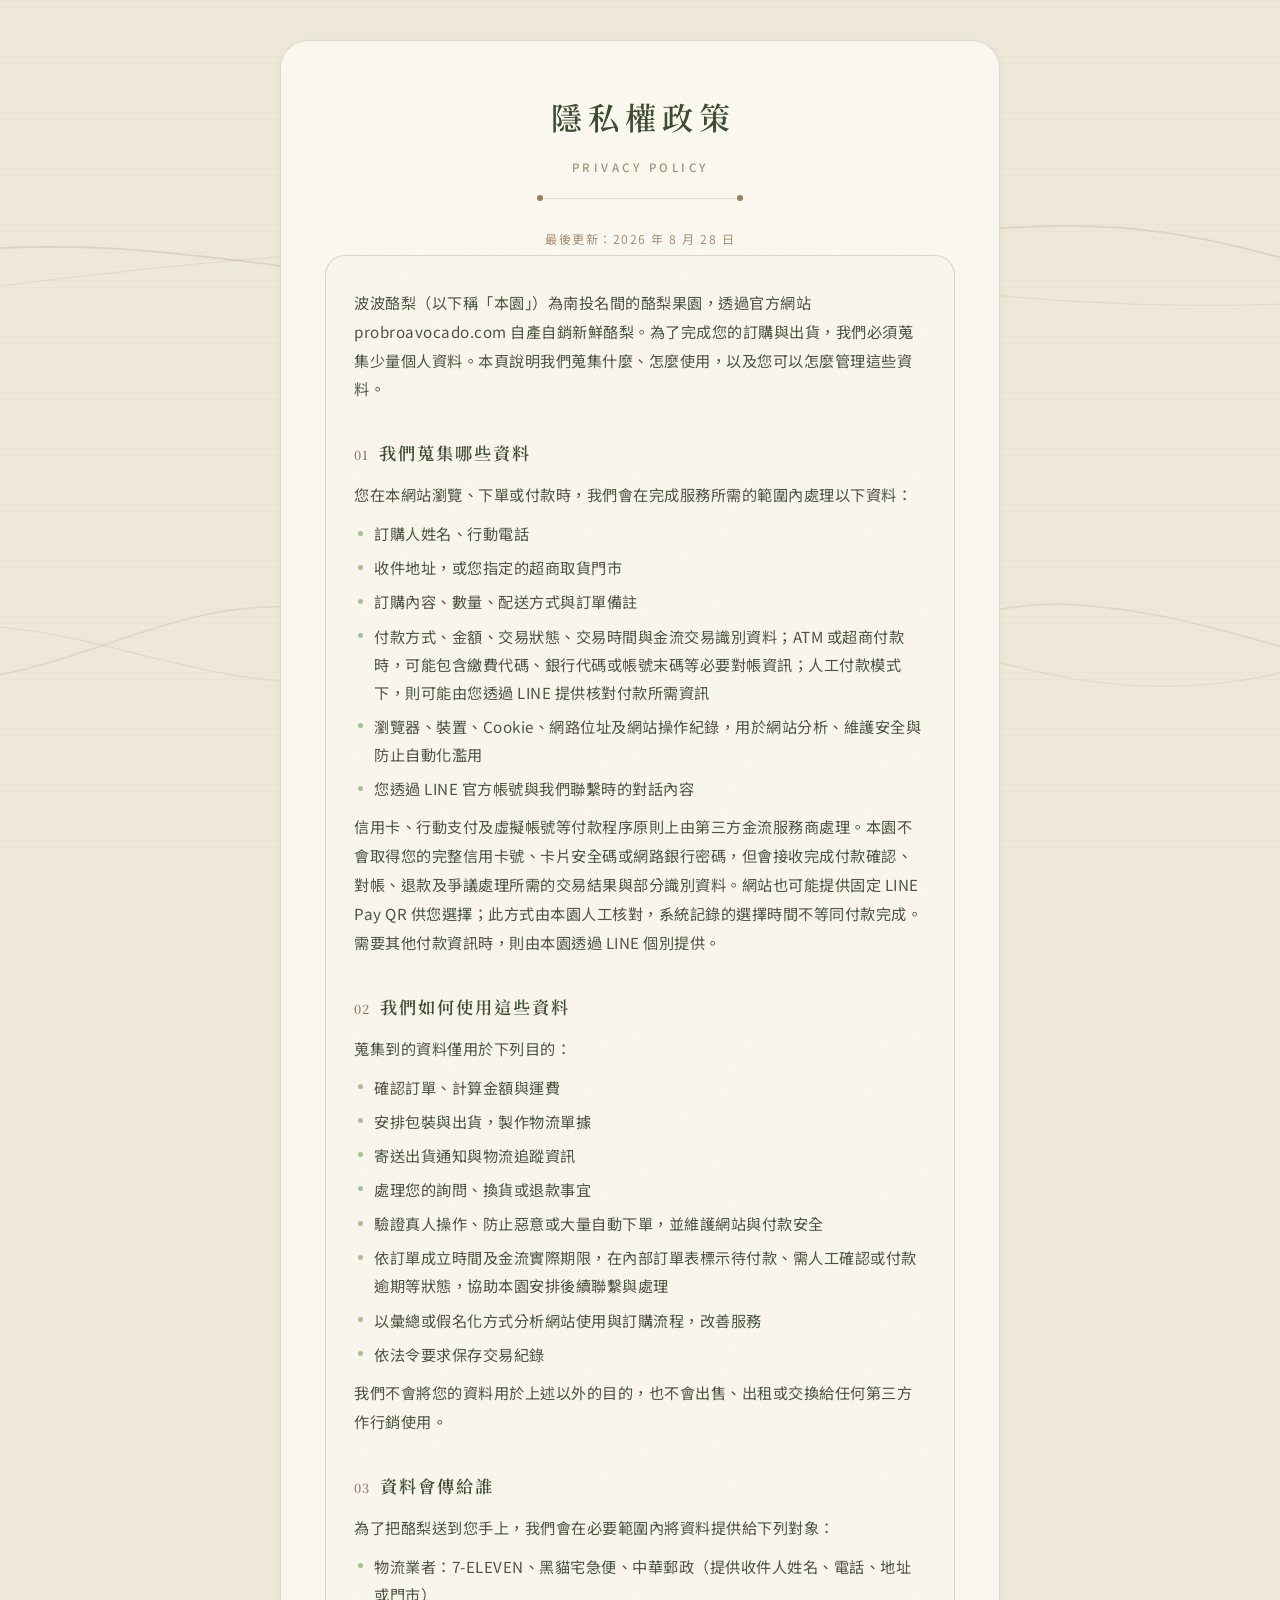
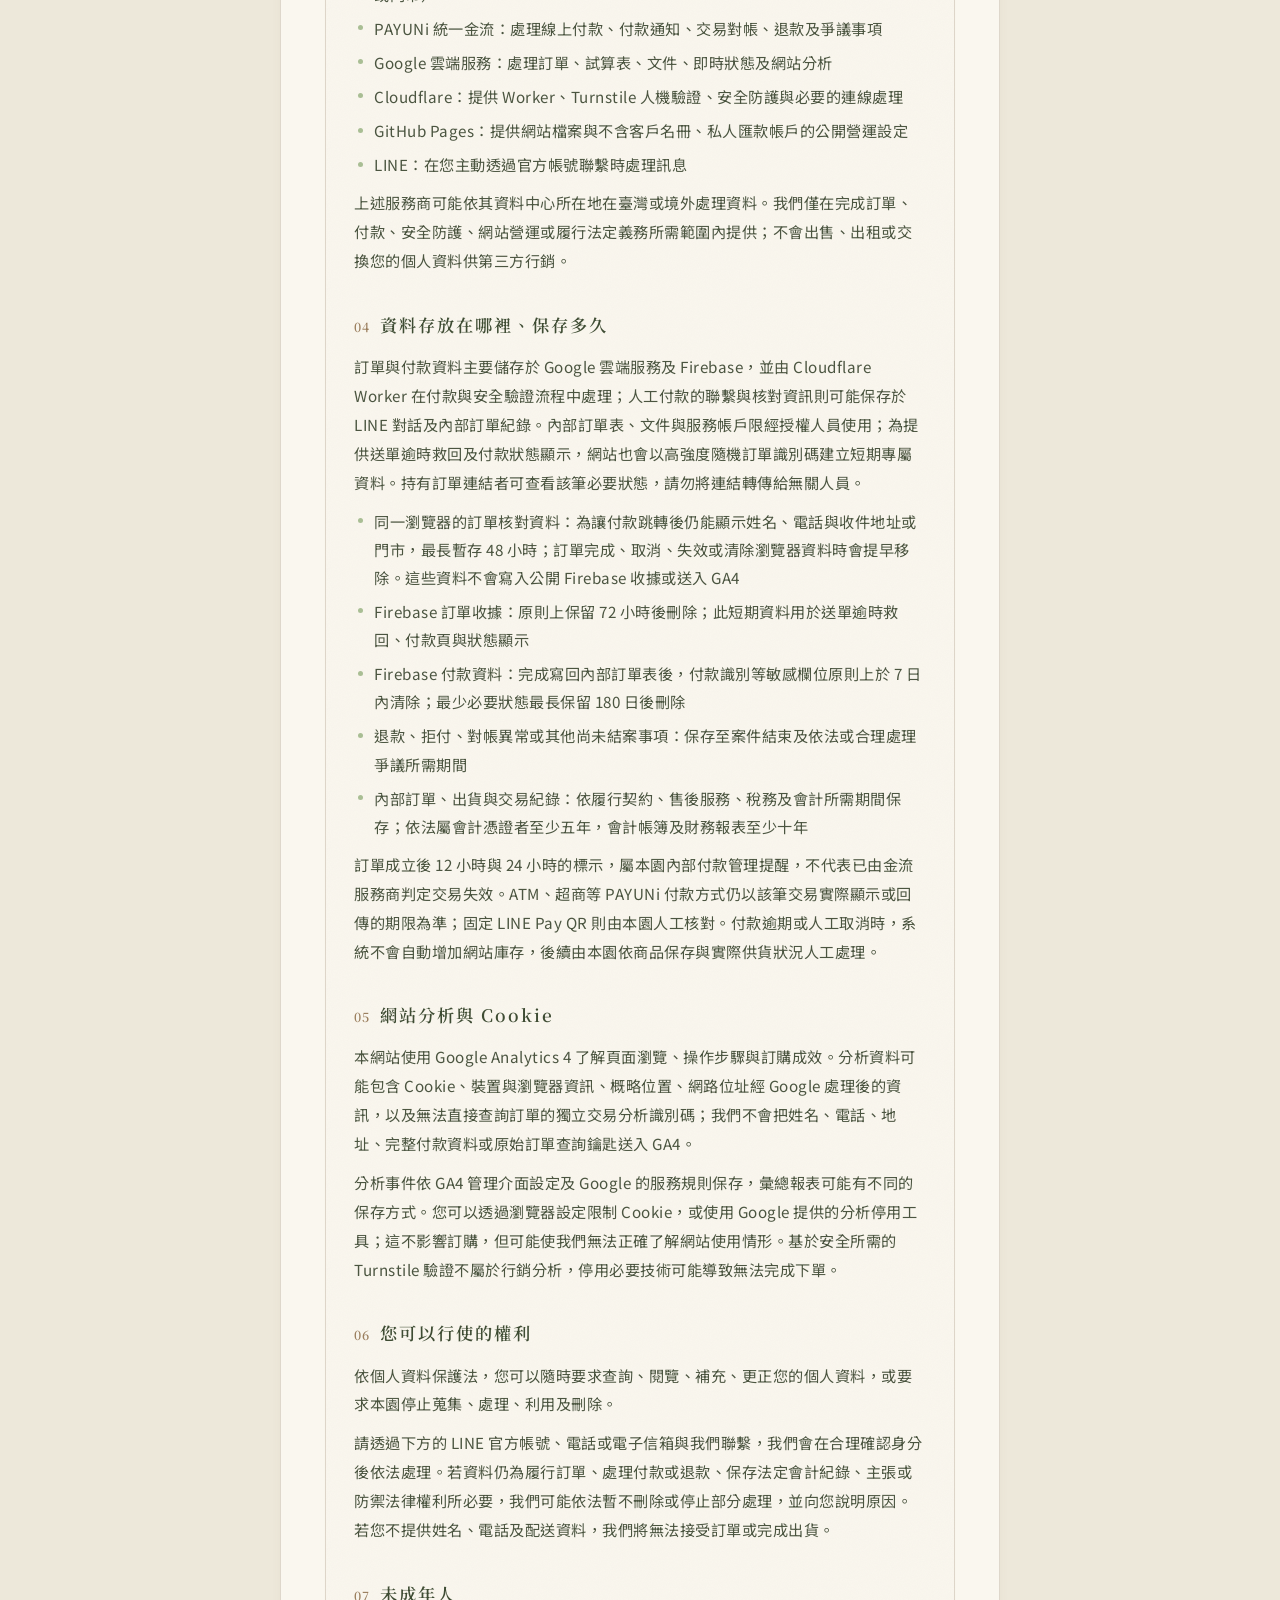
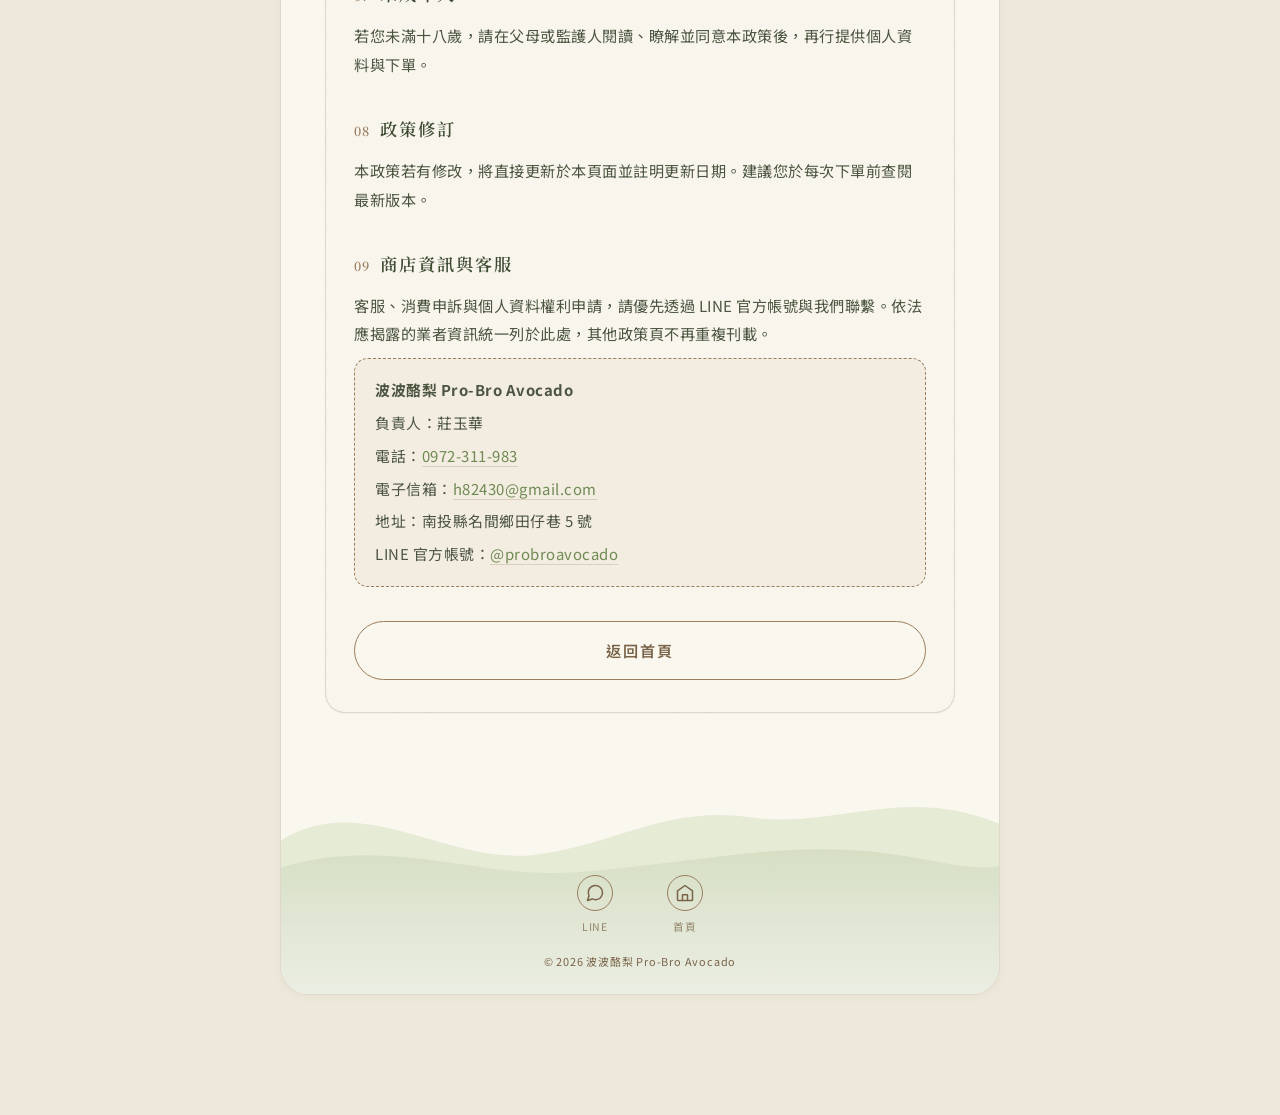
==== commit 81114e32: "付款返回頁補回訂購資料並新增時間線呼吸動畫 LINE Pay 返回後恢復姓名、電話及實際收件地址或門市  訂購核對資料僅在原瀏覽器暫存 48 小時  修正門市欄位誤顯示配送方式  為目前付" ====
--- a/privacy.html
+++ b/privacy.html
@@ -177,6 +177,7 @@
         <h2 class="policy-heading"><span class="policy-num">04</span>資料存放在哪裡、保存多久</h2>
         <p>訂單與付款資料主要儲存於 Google 雲端服務及 Firebase，並由 Cloudflare Worker 在付款與安全驗證流程中處理；人工付款的聯繫與核對資訊則可能保存於 LINE 對話及內部訂單紀錄。內部訂單表、文件與服務帳戶限經授權人員使用；為提供送單逾時救回及付款狀態顯示，網站也會以高強度隨機訂單識別碼建立短期專屬資料。持有訂單連結者可查看該筆必要狀態，請勿將連結轉傳給無關人員。</p>
         <ul class="policy-list">
+          <li>同一瀏覽器的訂單核對資料：為讓付款跳轉後仍能顯示姓名、電話與收件地址或門市，最長暫存 48 小時；訂單完成、取消、失效或清除瀏覽器資料時會提早移除。這些資料不會寫入公開 Firebase 收據或送入 GA4</li>
           <li>Firebase 訂單收據：原則上保留 72 小時後刪除；此短期資料用於送單逾時救回、付款頁與狀態顯示</li>
           <li>Firebase 付款資料：完成寫回內部訂單表後，付款識別等敏感欄位原則上於 7 日內清除；最少必要狀態最長保留 180 日後刪除</li>
           <li>退款、拒付、對帳異常或其他尚未結案事項：保存至案件結束及依法或合理處理爭議所需期間</li>
--- a/style.css
+++ b/style.css
@@ -1,7 +1,10 @@
 /* =========================================================
    🥑 波波酪梨 Pro-Bro Avocado
-   style.css ｜ v9.3・ATM 付款資訊統一版（2026-08-28）
-
+   style.css ｜ v9.7・安心提示與付款按鈕版（2026-08-30）
+
+   【v9.7】新增訂單安心提示，付款主按鈕稍微縮小並加入柔和立體互動。
+   【v9.6】優惠待審核時可安全放棄優惠並依原金額繼續付款。
+   【v9.5】優惠入口縮為次要按鈕，點擊後以彈窗選擇資格且不顯示折抵金額。
    【v9.3】ATM／超商付款改為兩張淡綠卡片，新增深綠色付款期限警語。
    【v9.2】保存訂單連結併入付款方式下方的虛線區域，說明文字依序排列。
    【v9.1】LINE Pay 成功頁新增直接開啟主按鈕、QR 分隔與圖片開啟備案。
@@ -287,6 +290,184 @@
 
 @media screen and (max-width: 767px) {
   #step1-announcement .product-divider { margin-bottom: 24px; }
+}
+
+/* ============================================================
+   🎟️ v9.5：付款前優惠資格入口／選擇彈窗／審核狀態
+   ============================================================ */
+.discount-status-card {
+  margin: 0 0 22px;
+  padding: 18px;
+  border-radius: var(--r-card);
+  background: var(--sage-mist);
+  color: var(--avo-dark);
+  text-align: center;
+}
+
+.discount-status-card strong {
+  display: block;
+  margin: 0;
+  font-size: 1rem;
+  font-weight: 700;
+  letter-spacing: 1px;
+}
+
+.discount-status-card p {
+  margin: 8px 0 0;
+  color: var(--clay-deep);
+  font-size: 0.84rem;
+  line-height: 1.8;
+}
+
+.discount-abandon-form {
+  margin: 14px 0 0;
+}
+
+.discount-abandon-btn {
+  width: 100%;
+  min-height: 42px;
+  padding: 9px 16px;
+  border: 1px solid var(--avo-accent);
+  border-radius: 999px;
+  background: var(--creamy);
+  color: var(--clay-deep);
+  font: inherit;
+  font-size: 0.84rem;
+  font-weight: 700;
+  letter-spacing: 0.6px;
+  cursor: pointer;
+}
+
+.discount-abandon-btn:hover,
+.discount-abandon-btn:focus-visible {
+  border-color: var(--herb-green);
+  color: var(--avo-dark);
+  outline: none;
+}
+
+.discount-status-card .discount-abandon-note {
+  margin-top: 7px;
+  font-size: 0.76rem;
+}
+
+.discount-entry {
+  margin: 0 0 18px;
+  text-align: center;
+}
+
+.discount-entry-btn {
+  display: inline-flex;
+  align-items: center;
+  justify-content: center;
+  width: auto;
+  min-height: 38px;
+  padding: 8px 17px;
+  border: 1px solid var(--rule);
+  border-radius: var(--r-pill);
+  background: transparent;
+  color: var(--clay-deep);
+  font: inherit;
+  font-size: 0.82rem;
+  font-weight: 600;
+  letter-spacing: 0.6px;
+  cursor: pointer;
+}
+
+.discount-entry-btn:hover,
+.discount-entry-btn:focus-visible {
+  border-color: var(--herb-green);
+  color: var(--avo-dark);
+  outline: none;
+}
+
+.discount-dialog {
+  width: min(420px, calc(100vw - 32px));
+  max-width: none;
+  padding: 0;
+  border: 0;
+  border-radius: var(--r-card);
+  background: transparent;
+  color: var(--avo-dark);
+}
+
+.discount-dialog::backdrop {
+  background: rgba(47, 55, 40, 0.48);
+  backdrop-filter: blur(2px);
+}
+
+.discount-dialog-panel {
+  position: relative;
+  padding: 28px 24px 22px;
+  border: 1px solid var(--rule);
+  border-radius: var(--r-card);
+  background: var(--creamy);
+  box-shadow: 0 18px 48px rgba(47, 55, 40, 0.2);
+  text-align: center;
+}
+
+.discount-dialog-close {
+  position: absolute;
+  top: 10px;
+  right: 12px;
+  width: 34px;
+  height: 34px;
+  padding: 0;
+  border: 0;
+  background: transparent;
+  color: var(--clay-deep);
+  font: inherit;
+  font-size: 1.45rem;
+  line-height: 1;
+  cursor: pointer;
+}
+
+.discount-dialog-title {
+  margin: 0;
+  font-size: 1.05rem;
+  font-weight: 700;
+  letter-spacing: 1px;
+}
+
+.discount-dialog-note,
+.discount-dialog-help {
+  margin: 8px 0 0;
+  color: var(--clay-deep);
+  font-size: 0.84rem;
+  line-height: 1.8;
+}
+
+.discount-choice-list {
+  display: grid;
+  gap: 9px;
+  margin-top: 14px;
+}
+
+.discount-choice-list form { margin: 0; }
+
+.discount-request-btn {
+  width: 100%;
+  margin: 0;
+}
+
+.discount-dialog-dismiss {
+  margin-top: 16px;
+  padding: 7px 16px;
+  border: 0;
+  background: transparent;
+  color: var(--clay-deep);
+  font: inherit;
+  font-size: 0.82rem;
+  text-decoration: underline;
+  text-underline-offset: 3px;
+  cursor: pointer;
+}
+
+.discount-status-card.is-pending { background: #fff2cc; }
+.discount-status-card.is-approved { background: var(--sage-mist); }
+
+.order-summary-row.is-discount .value {
+  color: var(--herb-green);
+  font-weight: 700;
 }
 
 /* 🏷️ 表單欄位標題（取代 index 裡寫死的 margin-top inline） */
@@ -1135,6 +1316,23 @@
   font-variant-numeric: tabular-nums;
 }
 
+.order-confirm-note {
+  margin: 18px 0 0;
+  padding: 14px 16px;
+  border-radius: var(--r-field);
+  background: rgba(220, 231, 205, 0.55);
+  color: var(--avo-dark);
+  font-size: 0.86rem;
+  line-height: 1.75;
+  text-align: left;
+}
+.order-confirm-note strong {
+  display: inline-block;
+  margin-right: 0.55em;
+  color: var(--herb-green-deep, var(--avo-dark));
+  letter-spacing: 0.08em;
+}
+
 .success-warm-text {
   color: var(--avo-accent) !important;
   font-size: 0.88rem !important;
@@ -1799,11 +1997,27 @@
   background: var(--avo-accent);
   border-color: var(--avo-accent);
   box-shadow: 0 0 0 4px rgba(154, 126, 93, 0.16);
+  animation: pay-step-breathe 1.8s ease-in-out infinite;
 }
 .pay-step.is-current .pay-step-label {
   color: var(--avo-dark);
   font-weight: 700;
   opacity: 1;
+}
+
+@keyframes pay-step-breathe {
+  0%, 100% {
+    transform: scale(1);
+    box-shadow: 0 0 0 4px rgba(154, 126, 93, 0.16);
+  }
+  50% {
+    transform: scale(1.18);
+    box-shadow: 0 0 0 8px rgba(154, 126, 93, 0);
+  }
+}
+
+@media (prefers-reduced-motion: reduce) {
+  .pay-step.is-current .pay-step-dot { animation: none; }
 }
 
 @media screen and (max-width: 767px) {
@@ -1828,15 +2042,98 @@
   padding: 17px 10px !important;
 }
 
+.pay-reassurance {
+  margin: 0 0 20px;
+  padding: 15px 18px;
+  border: 1px solid rgba(111, 138, 84, 0.16);
+  border-radius: var(--r-card);
+  background: linear-gradient(135deg, rgba(228, 234, 215, 0.82), rgba(250, 247, 239, 0.72));
+  color: var(--avo-dark);
+  text-align: center;
+}
+
+.pay-reassurance strong {
+  display: block;
+  font-size: 0.94rem;
+  font-weight: 700;
+  letter-spacing: 1px;
+}
+
+.pay-reassurance strong span {
+  color: var(--herb-green);
+}
+
+.pay-reassurance p {
+  margin: 6px 0 0;
+  color: var(--clay-deep);
+  font-size: 0.82rem;
+  line-height: 1.8;
+}
+
 /* PAYUNi 與固定 LINE Pay 並存時的付款選擇。
    每個方式都附上差異說明，避免把「點選 LINE Pay」誤認為已付款。 */
 .pay-choice-list { width: 100%; }
-.pay-choice-item form { margin: 0; }
+.pay-choice-item form {
+  width: 92%;
+  max-width: 460px;
+  margin: 0 auto;
+}
 .pay-choice-item .btn-primary,
 .pay-choice-item .btn-secondary { width: 100%; }
 .pay-choice-item .pay-line-choice-btn {
   padding: 15px 10px !important;
   font-size: 0.95rem !important;
+}
+
+#pay-action-content .pay-choice-item .pay-method-btn {
+  position: relative;
+  overflow: hidden;
+  padding: 13px 42px 13px 20px !important;
+  font-size: 0.92rem !important;
+  background: linear-gradient(135deg, #78975f 0%, #6f8a54 58%, #637e49 100%) !important;
+  border-color: #6f8a54 !important;
+  box-shadow: 0 7px 16px rgba(62, 76, 51, 0.16), inset 0 1px 0 rgba(255, 255, 255, 0.18);
+  transition: transform 180ms ease, box-shadow 180ms ease, filter 180ms ease;
+  animation: pay-method-arrive 360ms ease-out both;
+}
+
+#pay-action-content .pay-choice-item .pay-method-btn::after {
+  content: '›';
+  position: absolute;
+  right: 20px;
+  top: 50%;
+  transform: translateY(-52%);
+  font-size: 1.25rem;
+  font-weight: 400;
+  opacity: 0.8;
+  transition: transform 180ms ease;
+}
+
+#pay-action-content .pay-choice-item .pay-method-btn:hover {
+  transform: translateY(-2px);
+  filter: brightness(1.04);
+  box-shadow: 0 10px 20px rgba(62, 76, 51, 0.2), inset 0 1px 0 rgba(255, 255, 255, 0.2);
+}
+
+#pay-action-content .pay-choice-item .pay-method-btn:hover::after {
+  transform: translate(3px, -52%);
+}
+
+#pay-action-content .pay-choice-item .pay-method-btn:active {
+  transform: translateY(0) scale(0.99);
+  box-shadow: 0 4px 10px rgba(62, 76, 51, 0.15);
+}
+
+@keyframes pay-method-arrive {
+  from { opacity: 0; transform: translateY(5px); }
+  to { opacity: 1; transform: translateY(0); }
+}
+
+@media (prefers-reduced-motion: reduce) {
+  #pay-action-content .pay-choice-item .pay-method-btn {
+    animation: none;
+    transition: none;
+  }
 }
 .pay-choice-note {
   margin: 8px 10px 0;
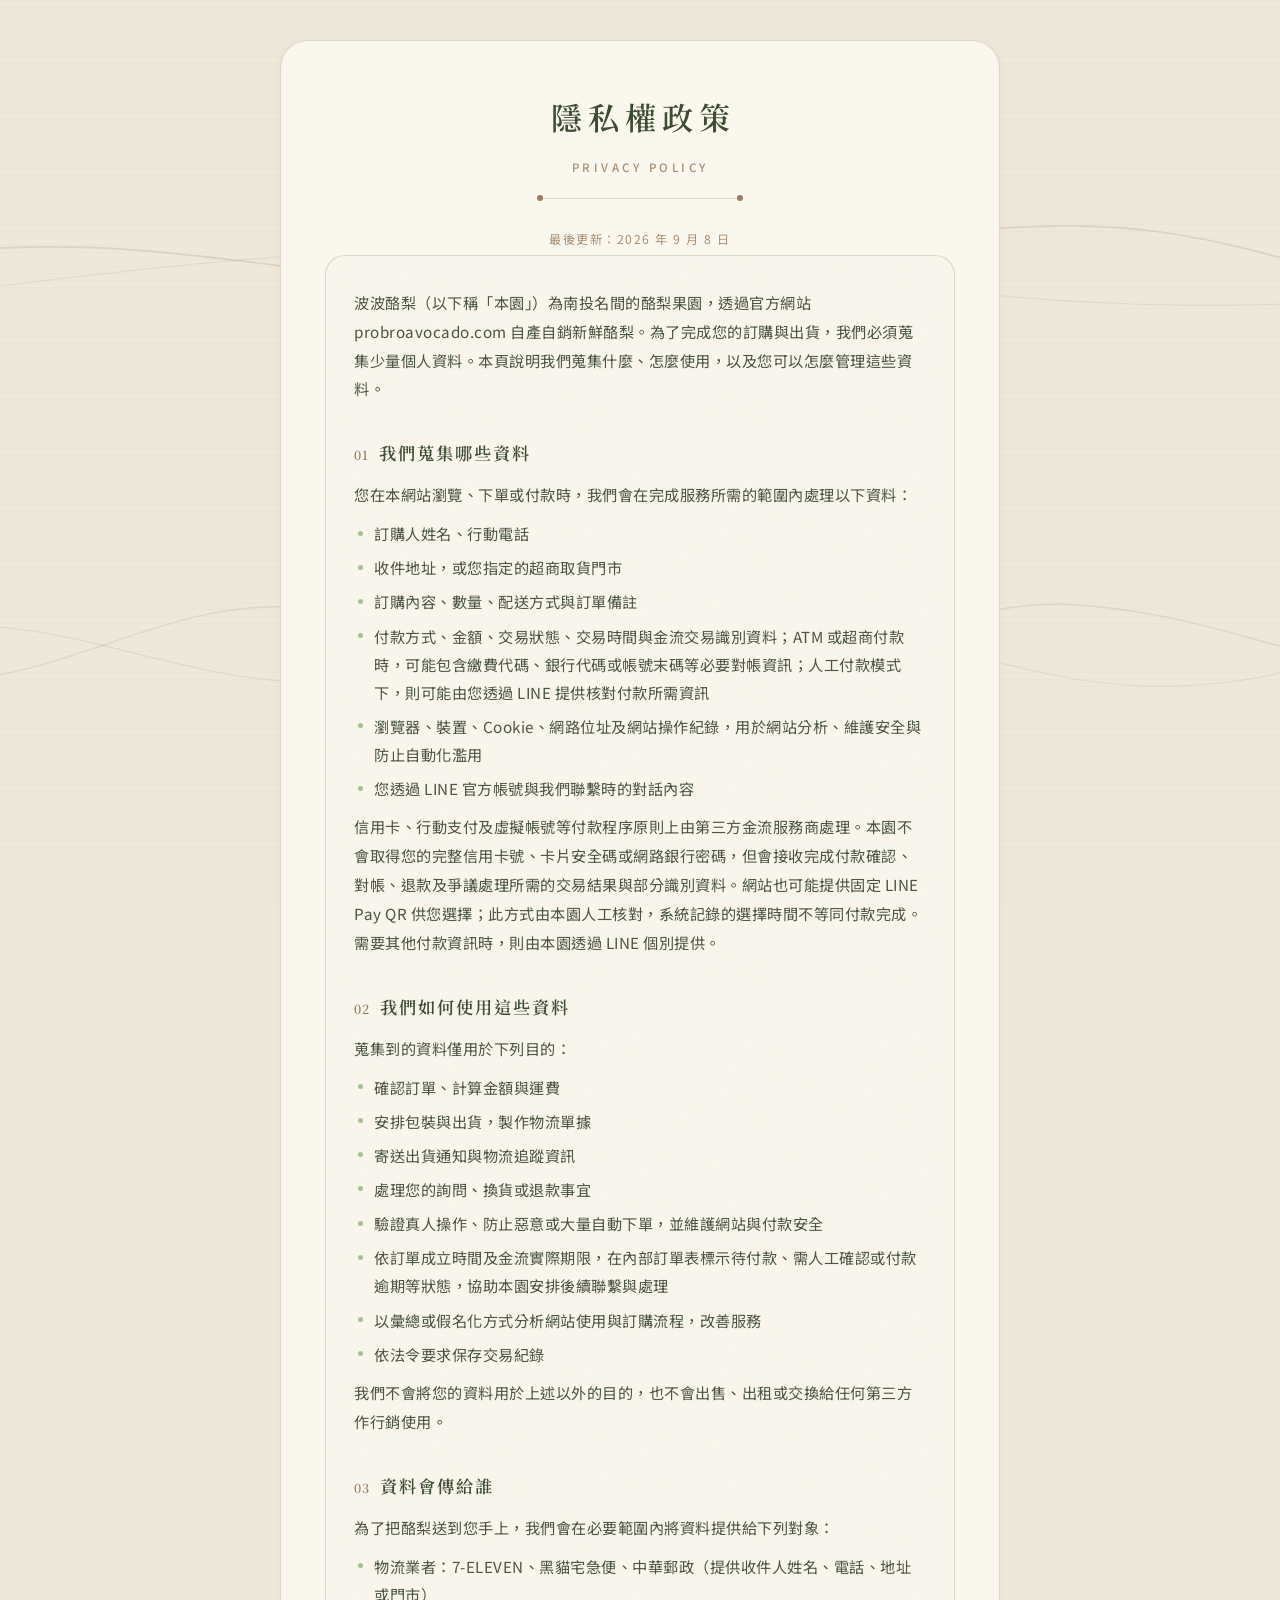
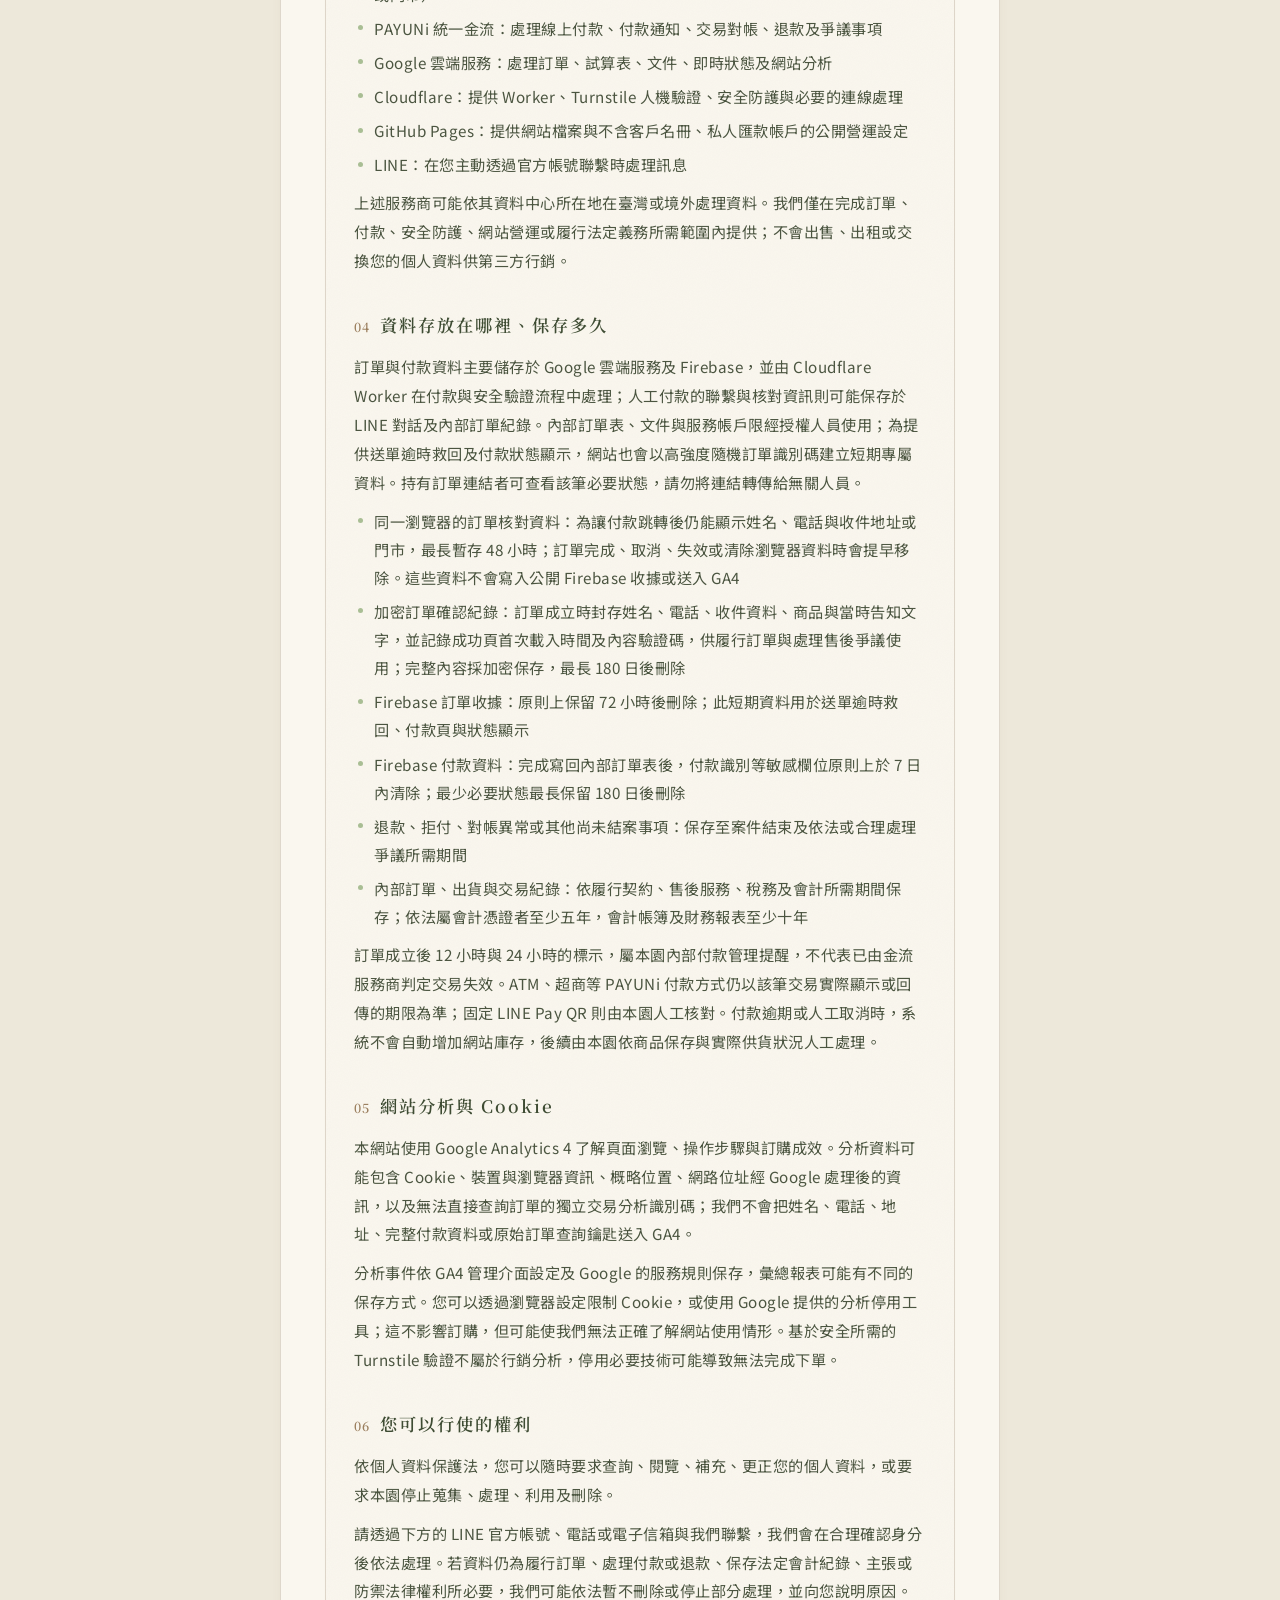
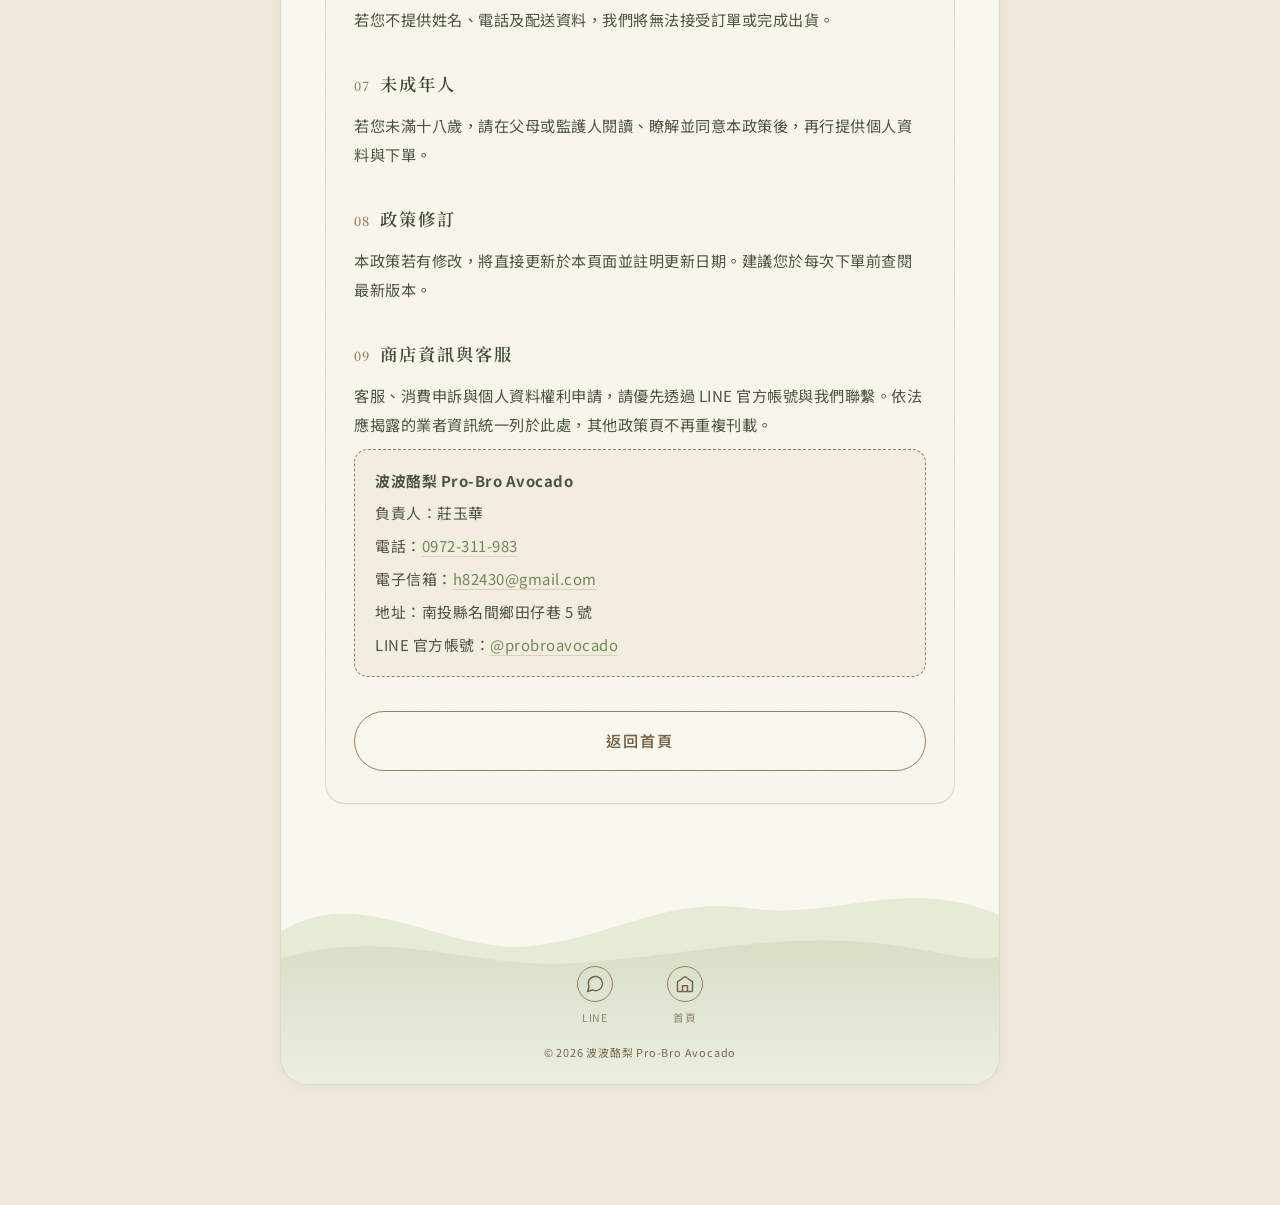
==== commit 126ffa39: "新增加密訂單舉證與顧客資料確認流程" ====
--- a/privacy.html
+++ b/privacy.html
@@ -121,8 +121,8 @@
     <h1 class="main-title">隱私權政策</h1>
     <p class="sub-title">PRIVACY POLICY</p>
     <div class="title-divider"></div>
-    <!-- 2026-08-28：業者資訊集中於單一區塊，LINE 官方帳號列為主要客服管道 -->
-    <p class="policy-updated">最後更新：2026 年 8 月 28 日</p>
+    <!-- 2026-09-08：補充加密訂單確認紀錄及其保存期限 -->
+    <p class="policy-updated">最後更新：2026 年 9 月 8 日</p>
 
     <div class="info-block">
       <div class="policy-section">
@@ -178,6 +178,7 @@
         <p>訂單與付款資料主要儲存於 Google 雲端服務及 Firebase，並由 Cloudflare Worker 在付款與安全驗證流程中處理；人工付款的聯繫與核對資訊則可能保存於 LINE 對話及內部訂單紀錄。內部訂單表、文件與服務帳戶限經授權人員使用；為提供送單逾時救回及付款狀態顯示，網站也會以高強度隨機訂單識別碼建立短期專屬資料。持有訂單連結者可查看該筆必要狀態，請勿將連結轉傳給無關人員。</p>
         <ul class="policy-list">
           <li>同一瀏覽器的訂單核對資料：為讓付款跳轉後仍能顯示姓名、電話與收件地址或門市，最長暫存 48 小時；訂單完成、取消、失效或清除瀏覽器資料時會提早移除。這些資料不會寫入公開 Firebase 收據或送入 GA4</li>
+          <li>加密訂單確認紀錄：訂單成立時封存姓名、電話、收件資料、商品與當時告知文字，並記錄成功頁首次載入時間及內容驗證碼，供履行訂單與處理售後爭議使用；完整內容採加密保存，最長 180 日後刪除</li>
           <li>Firebase 訂單收據：原則上保留 72 小時後刪除；此短期資料用於送單逾時救回、付款頁與狀態顯示</li>
           <li>Firebase 付款資料：完成寫回內部訂單表後，付款識別等敏感欄位原則上於 7 日內清除；最少必要狀態最長保留 180 日後刪除</li>
           <li>退款、拒付、對帳異常或其他尚未結案事項：保存至案件結束及依法或合理處理爭議所需期間</li>
--- a/style.css
+++ b/style.css
@@ -1333,6 +1333,41 @@
   letter-spacing: 0.08em;
 }
 
+.order-data-confirm {
+  display: flex;
+  align-items: flex-start;
+  gap: 10px;
+  margin: 18px 0 4px;
+  padding: 14px 16px;
+  border: 1px solid var(--rule-soft);
+  border-radius: var(--r-field);
+  background: rgba(220, 231, 205, 0.55);
+  color: var(--avo-dark);
+  font-size: 0.92rem;
+  font-weight: 600;
+  line-height: 1.6;
+  cursor: pointer;
+}
+.order-data-confirm input {
+  width: 18px;
+  height: 18px;
+  margin: 3px 0 0;
+  accent-color: var(--herb-green);
+  flex: 0 0 auto;
+}
+
+.order-proof-stamp {
+  margin: 14px 0 0;
+  padding: 11px 14px;
+  border-radius: var(--r-field);
+  background: rgba(220, 231, 205, 0.55);
+  color: var(--avo-dark);
+  font-size: 0.78rem;
+  line-height: 1.65;
+  text-align: center;
+  letter-spacing: 0.35px;
+}
+
 .success-warm-text {
   color: var(--avo-accent) !important;
   font-size: 0.88rem !important;
@@ -1343,6 +1378,12 @@
 }
 
 /* 訂購摘要 */
+.order-summary-groups {
+  display: grid;
+  gap: 14px;
+  margin: 20px auto;
+}
+
 .order-summary-list {
   background: rgba(237, 228, 211, 0.45);
   border: 1px solid var(--rule-soft);
@@ -1352,6 +1393,21 @@
   box-shadow: none;
 }
 
+.order-summary-groups .order-summary-list { margin: 0; }
+.order-summary-list--customer { background: rgba(220, 231, 205, 0.5); }
+
+.order-summary-heading {
+  margin: 0 0 14px;
+  padding-bottom: 11px;
+  border-bottom: 1px solid var(--rule-soft);
+  color: var(--avo-dark);
+  font-family: var(--heading-font);
+  font-size: 1rem;
+  font-weight: 600;
+  letter-spacing: 1.2px;
+  text-align: left;
+}
+
 .order-summary-row {
   display: flex;
   justify-content: space-between;
@@ -1369,6 +1425,7 @@
   flex-direction: column;
   gap: 10px;
 }
+#step5-payment-info .order-summary-groups .order-summary-row { margin-bottom: 0; }
 #step5-payment-info .order-summary-row {
   display: flex;
   justify-content: space-between;
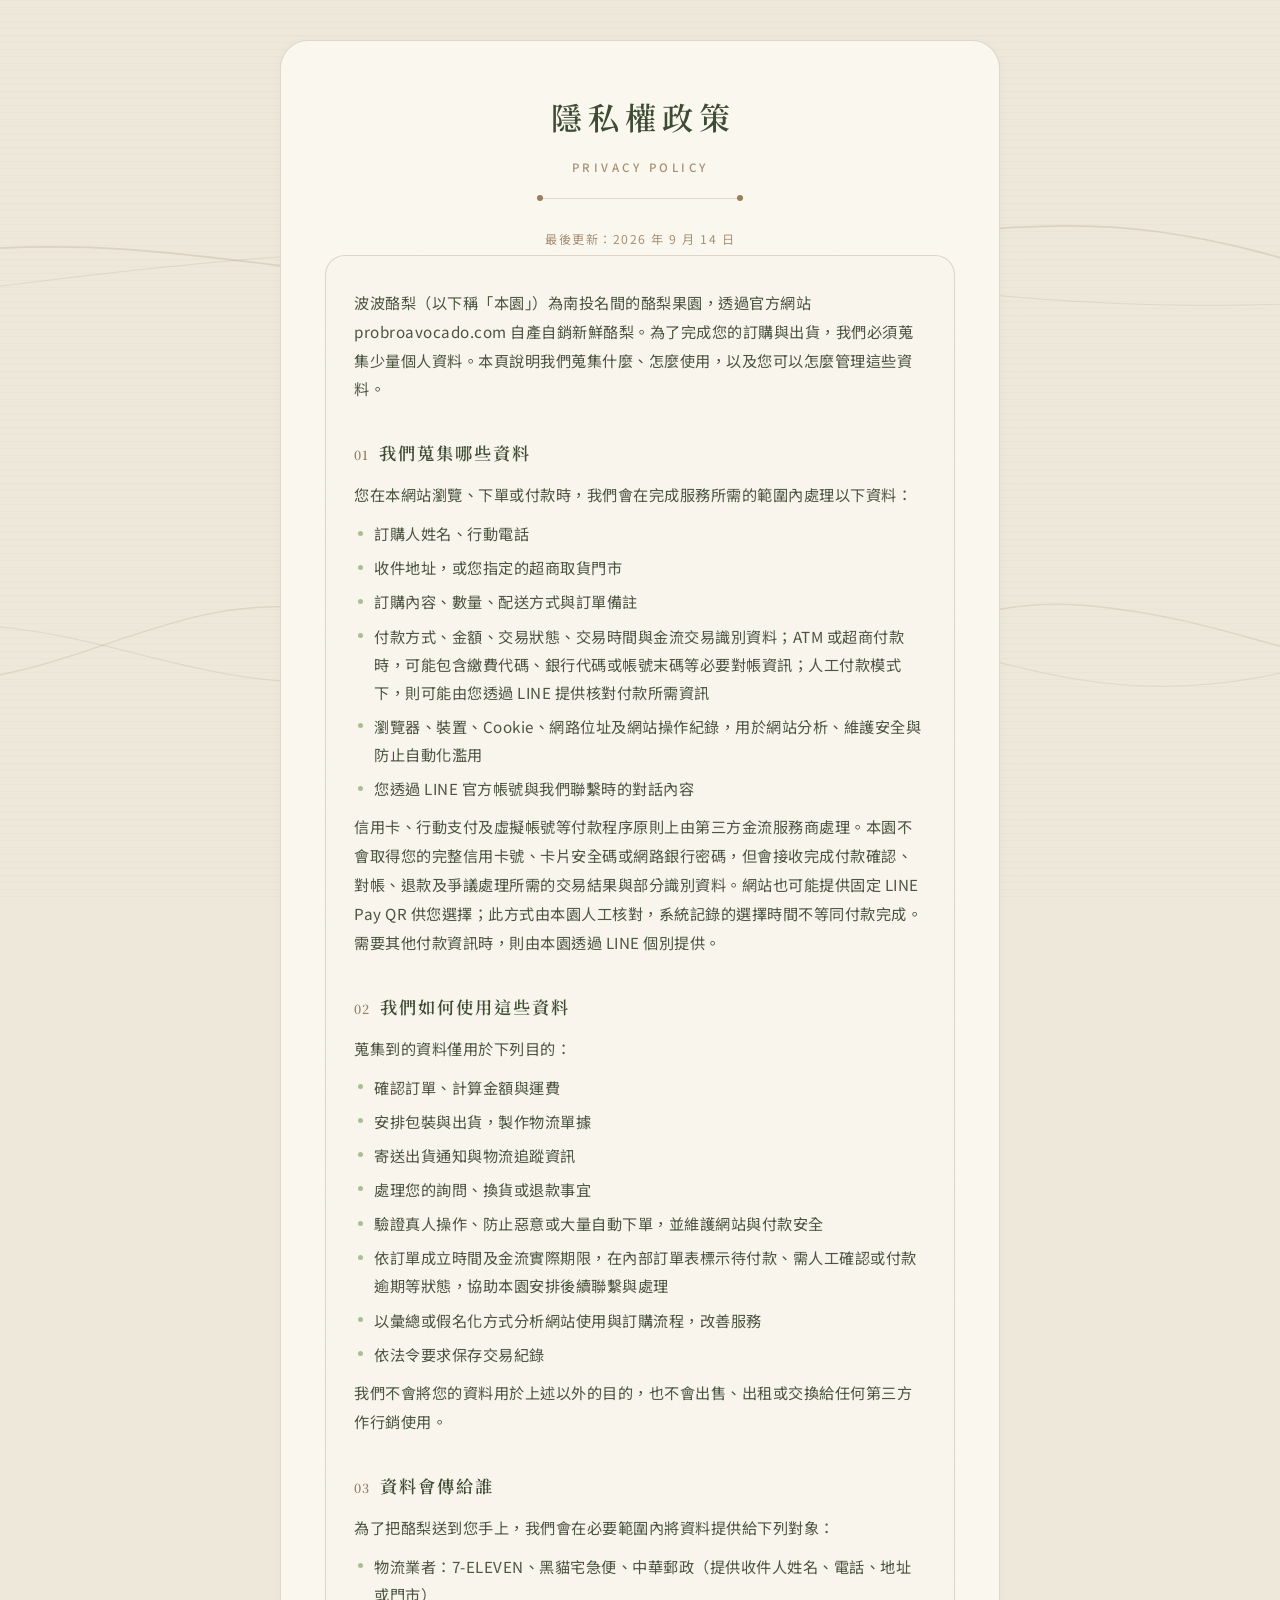
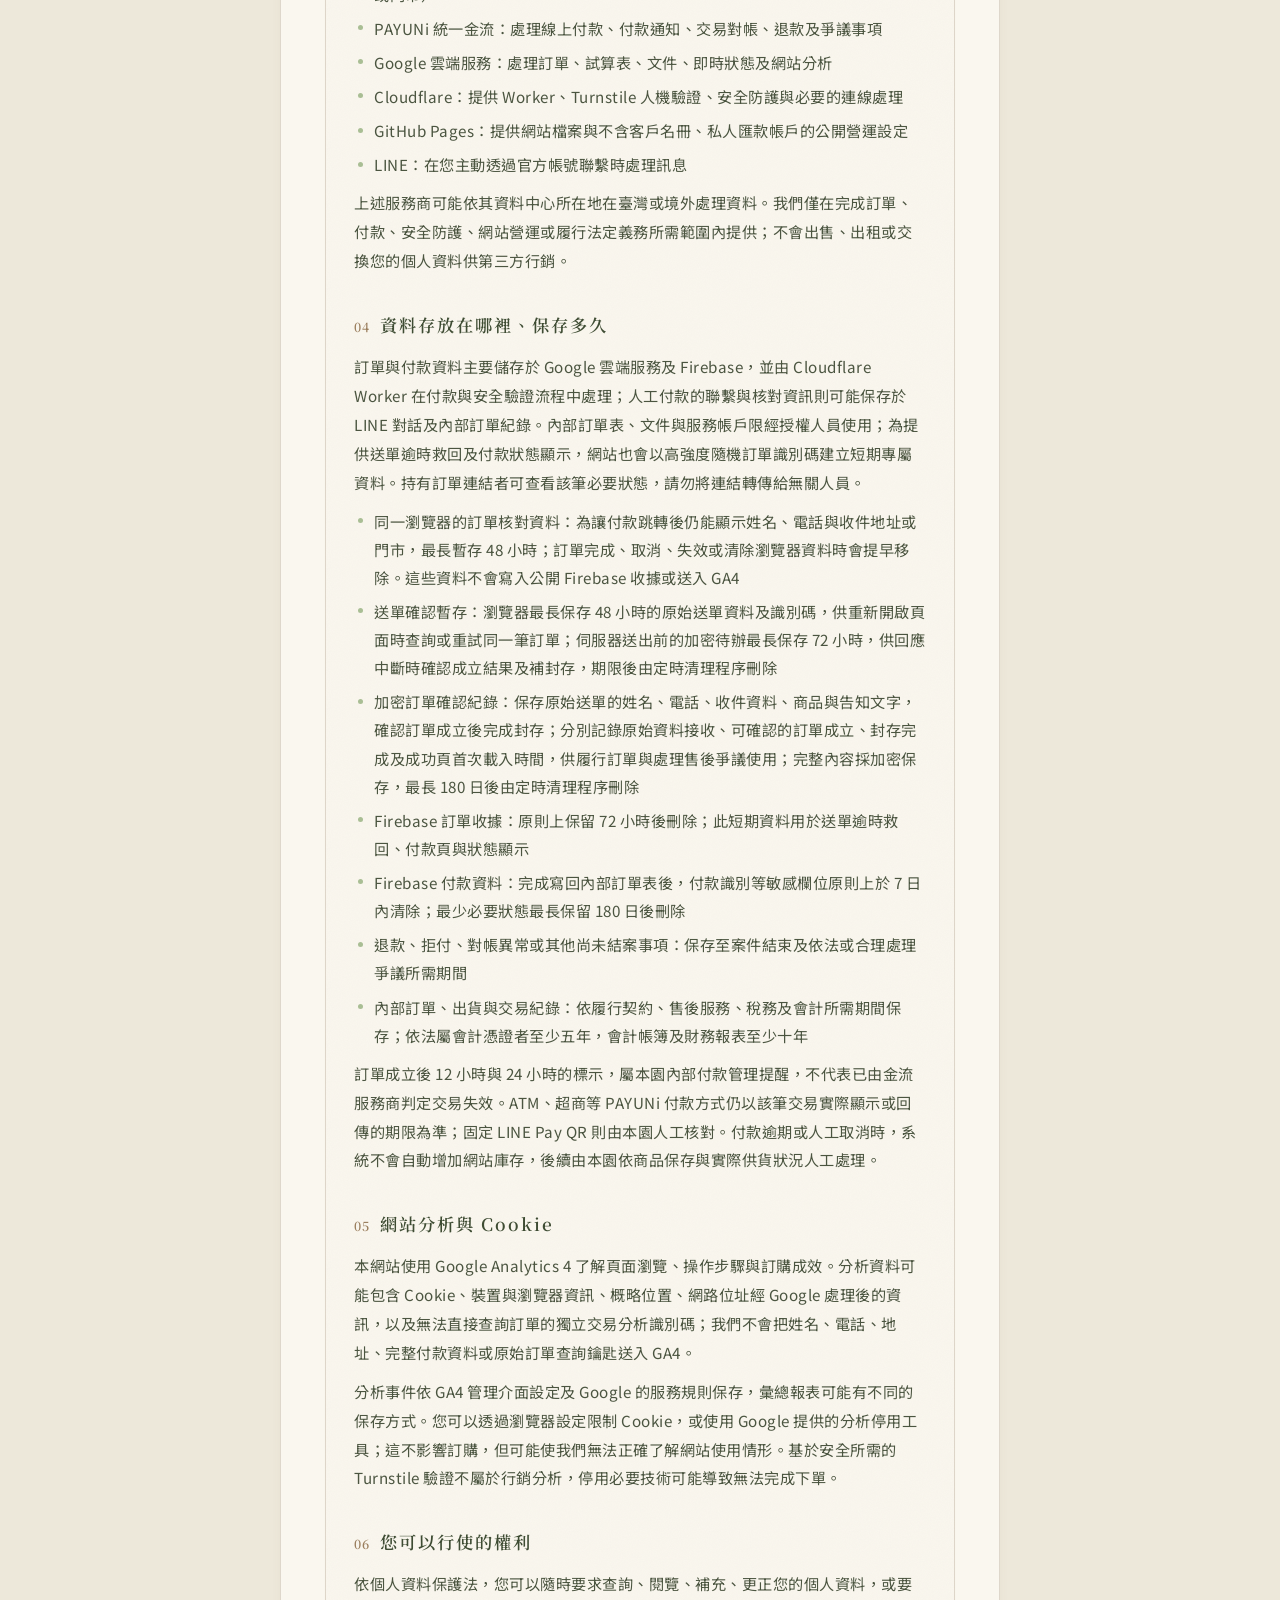
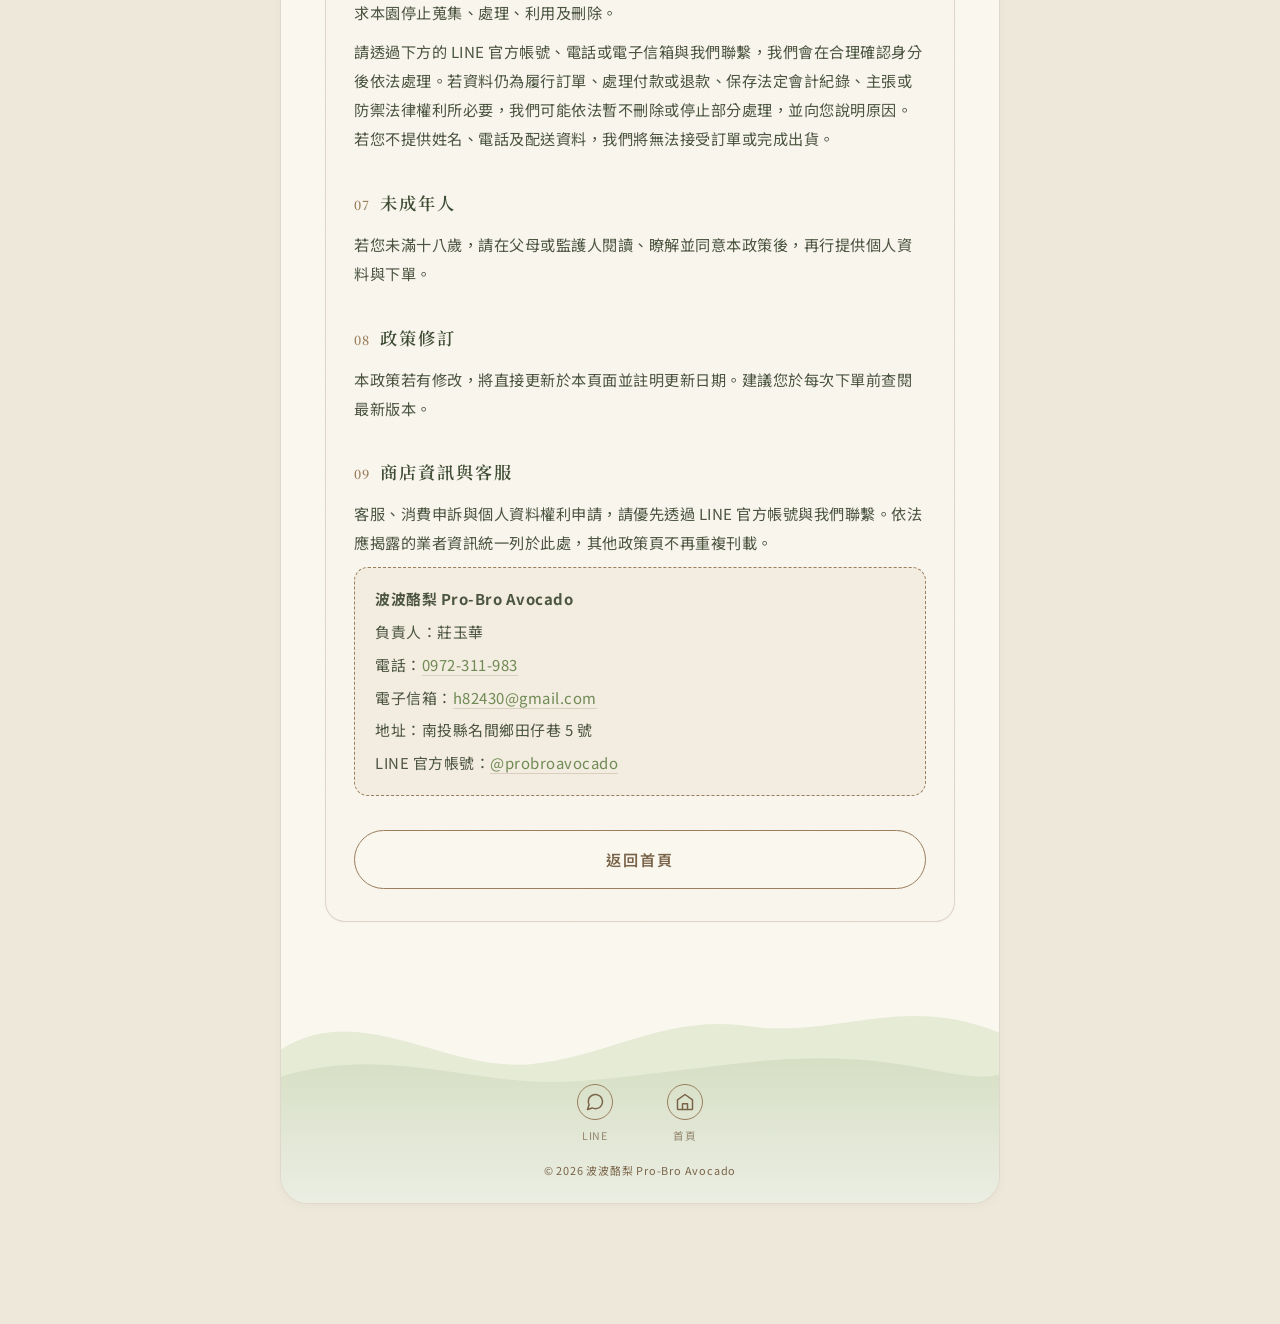
==== commit a5c0e3f7: "修正送單結果不明時的重複訂單風險，加入原訂單恢復與隱私說明" ====
--- a/privacy.html
+++ b/privacy.html
@@ -122,7 +122,7 @@
     <p class="sub-title">PRIVACY POLICY</p>
     <div class="title-divider"></div>
     <!-- 2026-09-08：補充加密訂單確認紀錄及其保存期限 -->
-    <p class="policy-updated">最後更新：2026 年 9 月 8 日</p>
+    <p class="policy-updated">最後更新：2026 年 9 月 14 日</p>
 
     <div class="info-block">
       <div class="policy-section">
@@ -178,7 +178,8 @@
         <p>訂單與付款資料主要儲存於 Google 雲端服務及 Firebase，並由 Cloudflare Worker 在付款與安全驗證流程中處理；人工付款的聯繫與核對資訊則可能保存於 LINE 對話及內部訂單紀錄。內部訂單表、文件與服務帳戶限經授權人員使用；為提供送單逾時救回及付款狀態顯示，網站也會以高強度隨機訂單識別碼建立短期專屬資料。持有訂單連結者可查看該筆必要狀態，請勿將連結轉傳給無關人員。</p>
         <ul class="policy-list">
           <li>同一瀏覽器的訂單核對資料：為讓付款跳轉後仍能顯示姓名、電話與收件地址或門市，最長暫存 48 小時；訂單完成、取消、失效或清除瀏覽器資料時會提早移除。這些資料不會寫入公開 Firebase 收據或送入 GA4</li>
-          <li>加密訂單確認紀錄：訂單成立時封存姓名、電話、收件資料、商品與當時告知文字，並記錄成功頁首次載入時間及內容驗證碼，供履行訂單與處理售後爭議使用；完整內容採加密保存，最長 180 日後刪除</li>
+          <li>送單確認暫存：瀏覽器最長保存 48 小時的原始送單資料及識別碼，供重新開啟頁面時查詢或重試同一筆訂單；伺服器送出前的加密待辦最長保存 72 小時，供回應中斷時確認成立結果及補封存，期限後由定時清理程序刪除</li>
+          <li>加密訂單確認紀錄：保存原始送單的姓名、電話、收件資料、商品與告知文字，確認訂單成立後完成封存；分別記錄原始資料接收、可確認的訂單成立、封存完成及成功頁首次載入時間，供履行訂單與處理售後爭議使用；完整內容採加密保存，最長 180 日後由定時清理程序刪除</li>
           <li>Firebase 訂單收據：原則上保留 72 小時後刪除；此短期資料用於送單逾時救回、付款頁與狀態顯示</li>
           <li>Firebase 付款資料：完成寫回內部訂單表後，付款識別等敏感欄位原則上於 7 日內清除；最少必要狀態最長保留 180 日後刪除</li>
           <li>退款、拒付、對帳異常或其他尚未結案事項：保存至案件結束及依法或合理處理爭議所需期間</li>
--- a/style.css
+++ b/style.css
@@ -1335,8 +1335,8 @@
 
 .order-data-confirm {
   display: flex;
-  align-items: flex-start;
-  gap: 10px;
+  align-items: center;
+  gap: 12px;
   margin: 18px 0 4px;
   padding: 14px 16px;
   border: 1px solid var(--rule-soft);
@@ -1349,11 +1349,35 @@
   cursor: pointer;
 }
 .order-data-confirm input {
-  width: 18px;
-  height: 18px;
-  margin: 3px 0 0;
-  accent-color: var(--herb-green);
+  appearance: none;
+  -webkit-appearance: none;
+  width: 21px !important;
+  height: 21px !important;
+  min-width: 21px;
+  margin: 0 !important;
+  padding: 0 !important;
+  border: 1.5px solid var(--avo-accent) !important;
+  border-radius: 6px !important;
+  background-color: #fffdf8 !important;
+  background-position: center !important;
+  background-repeat: no-repeat !important;
+  background-size: 14px 14px !important;
   flex: 0 0 auto;
+  cursor: pointer;
+}
+.order-data-confirm input:checked {
+  border-color: var(--herb-green) !important;
+  background-color: var(--herb-green) !important;
+  background-image: url("data:image/svg+xml,%3Csvg xmlns='http://www.w3.org/2000/svg' width='16' height='16' viewBox='0 0 24 24' fill='none' stroke='%23FAF7EF' stroke-width='3.2' stroke-linecap='round' stroke-linejoin='round'%3E%3Cpolyline points='5 12 10 17 19 7'/%3E%3C/svg%3E") !important;
+}
+.order-data-confirm input:focus-visible {
+  outline: 2px solid rgba(111, 138, 84, 0.42) !important;
+  outline-offset: 3px;
+  box-shadow: none !important;
+}
+.order-data-confirm span {
+  flex: 1 1 auto;
+  min-width: 0;
 }
 
 .order-proof-stamp {
